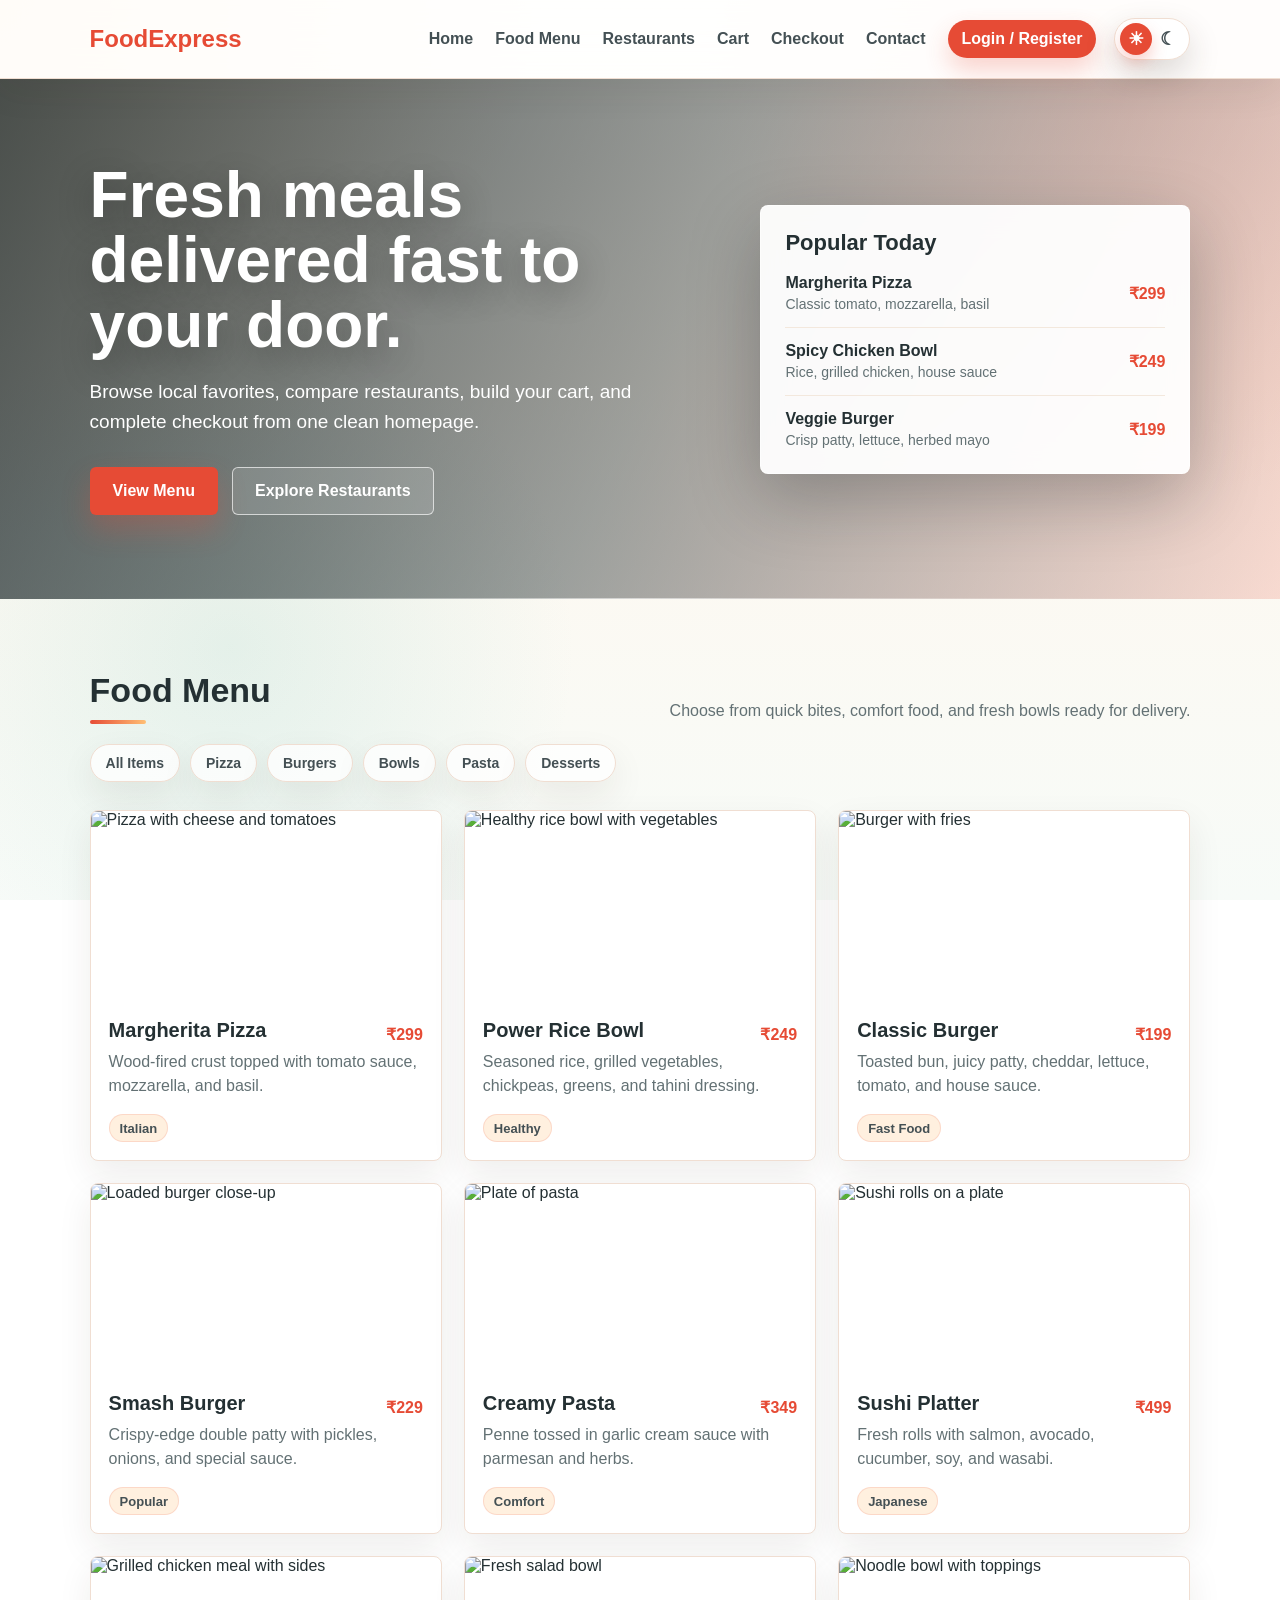
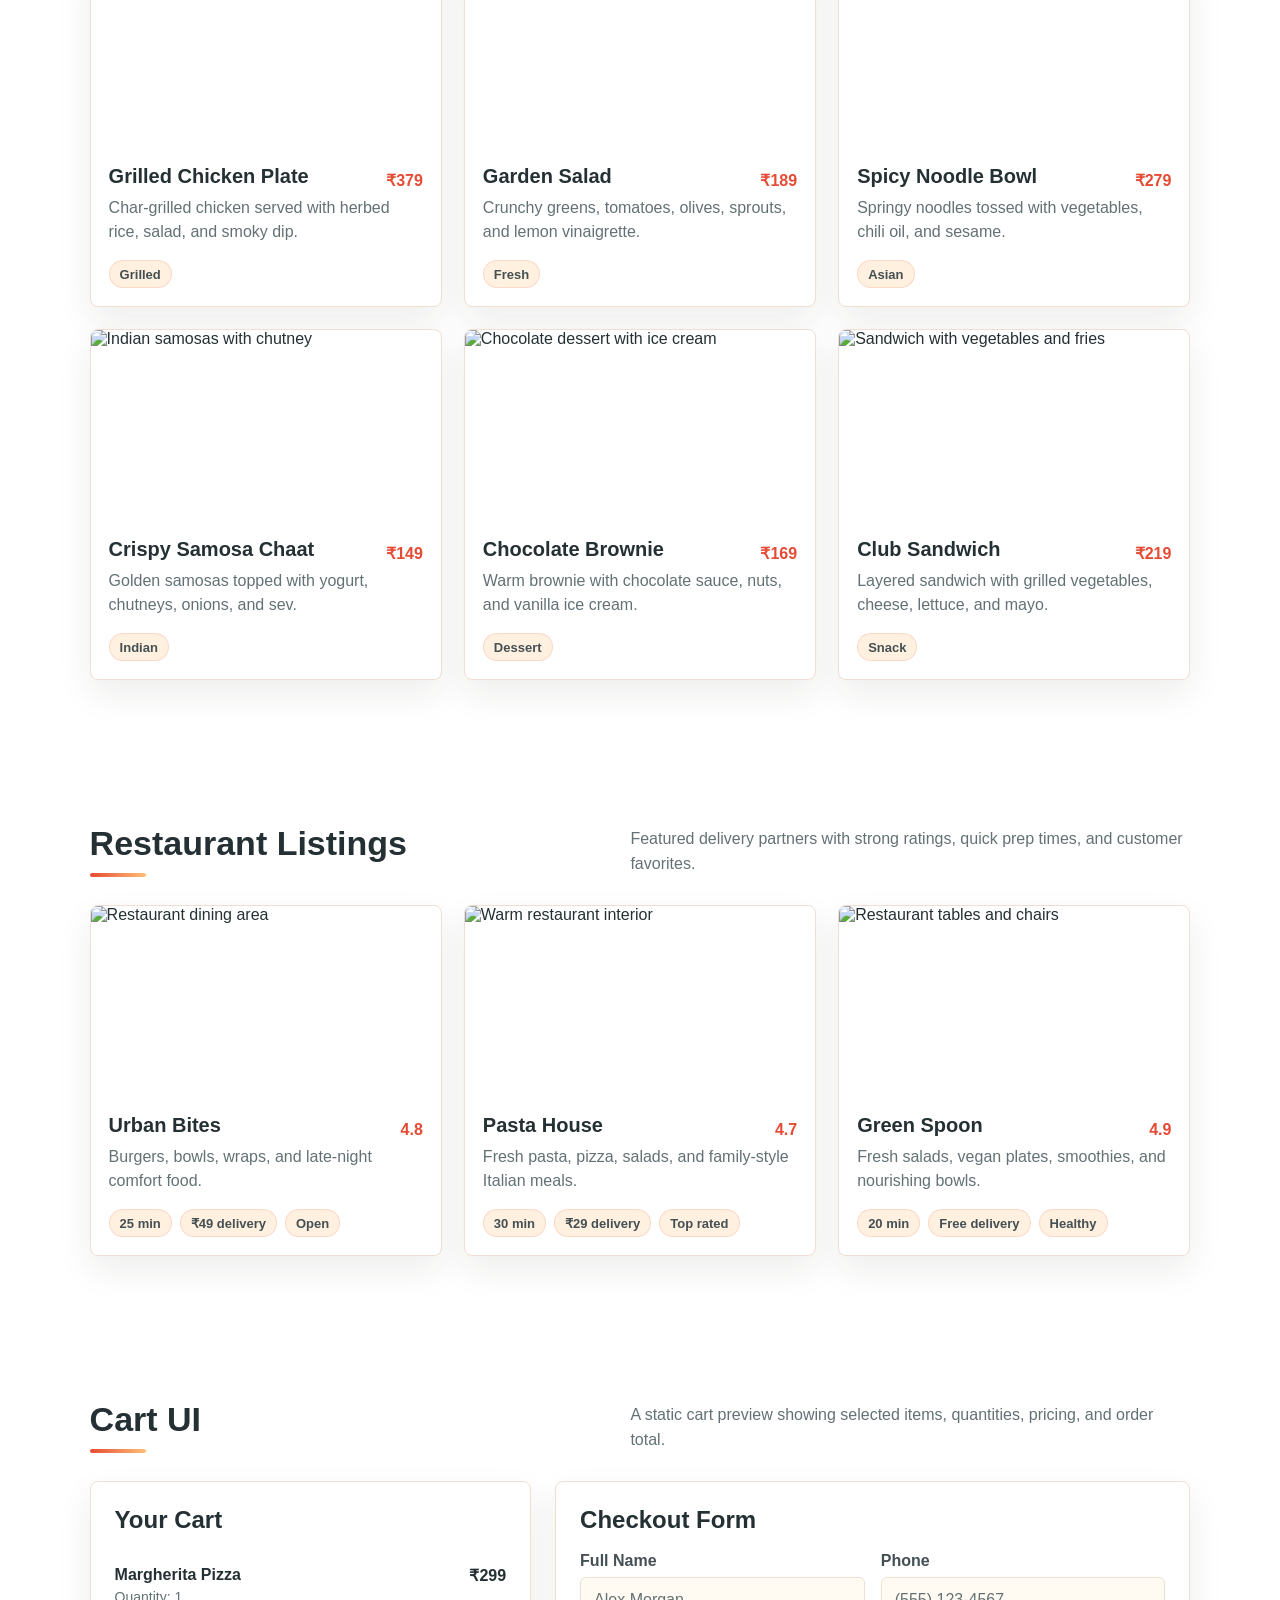
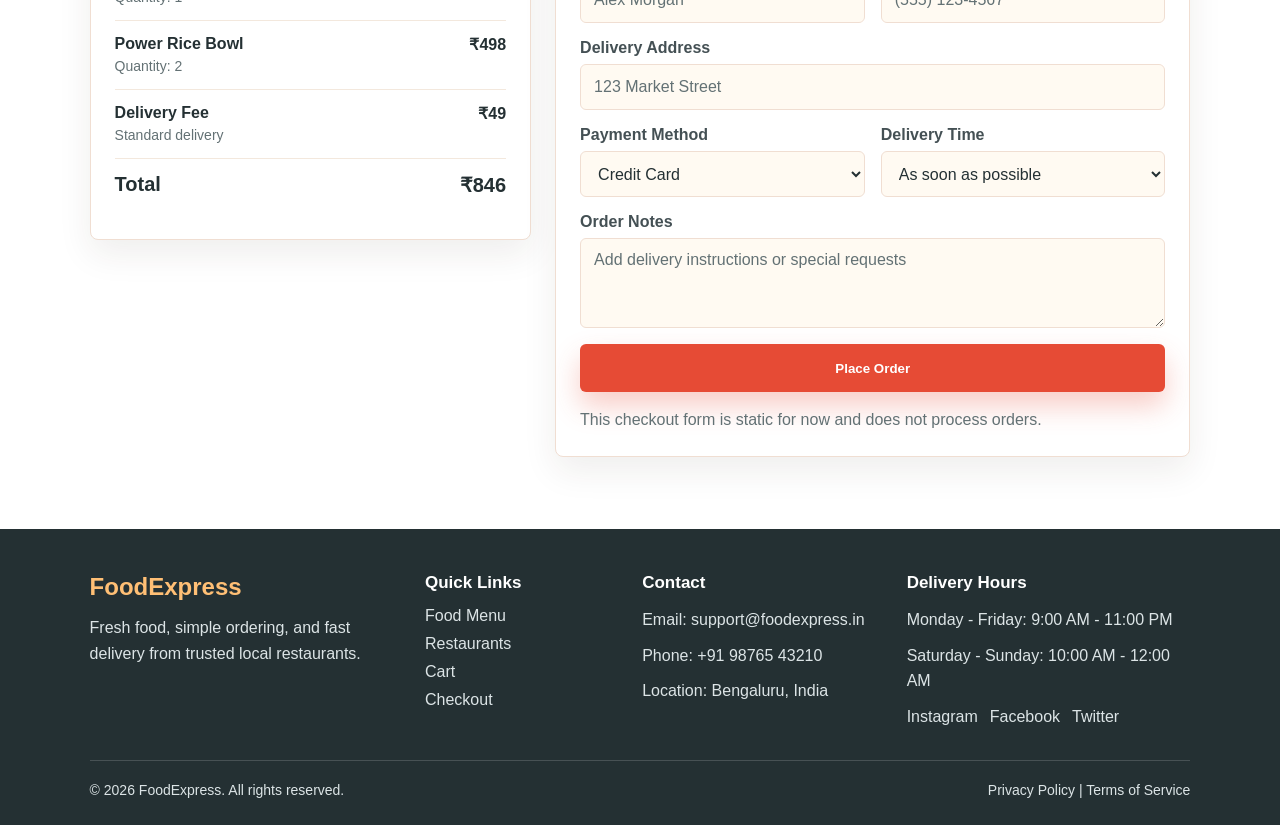
==== index.html @ 21545ffe "first commit" ====
<!DOCTYPE html>
<html lang="en">
<head>
  <meta charset="UTF-8">
  <meta name="viewport" content="width=device-width, initial-scale=1.0">
  <title>Food Delivery Homepage</title>
  <link rel="stylesheet" href="css/style.css">
</head>
<body>
  <header class="navbar">
    <a class="brand" href="#">FoodExpress</a>
    <input class="theme-toggle" type="checkbox" id="theme-toggle" aria-label="Toggle dark mode">
    <label class="theme-toggle-label" for="theme-toggle" title="Toggle dark mode">
      <span class="toggle-icon sun">☀</span>
      <span class="toggle-icon moon">☾</span>
    </label>
    <input class="nav-toggle" type="checkbox" id="nav-toggle" aria-label="Toggle navigation menu">
    <label class="nav-toggle-label" for="nav-toggle" aria-hidden="true">
      <span></span>
      <span></span>
      <span></span>
    </label>
    <nav class="nav-links" aria-label="Primary navigation">
      <a href="#">Home</a>
      <a href="#menu">Food Menu</a>
      <a href="#restaurants">Restaurants</a>
      <a href="#cart">Cart</a>
      <a href="#checkout">Checkout</a>
      <a href="#footer">Contact</a>
      <a class="nav-account" href="account.html">Login / Register</a>
    </nav>
  </header>

  <main>
    <section class="hero">
      <div>
        <h1>Fresh meals delivered fast to your door.</h1>
        <p>Browse local favorites, compare restaurants, build your cart, and complete checkout from one clean homepage.</p>
        <div class="hero-actions">
          <a class="button primary" href="#menu">View Menu</a>
          <a class="button secondary" href="#restaurants">Explore Restaurants</a>
        </div>
      </div>

      <aside class="hero-panel" aria-label="Popular orders">
        <h2>Popular Today</h2>
        <div class="quick-list">
          <div class="quick-item">
            <div>
              <strong>Margherita Pizza</strong>
              <span>Classic tomato, mozzarella, basil</span>
            </div>
            <div class="quick-price">₹299</div>
          </div>
          <div class="quick-item">
            <div>
              <strong>Spicy Chicken Bowl</strong>
              <span>Rice, grilled chicken, house sauce</span>
            </div>
            <div class="quick-price">₹249</div>
          </div>
          <div class="quick-item">
            <div>
              <strong>Veggie Burger</strong>
              <span>Crisp patty, lettuce, herbed mayo</span>
            </div>
            <div class="quick-price">₹199</div>
          </div>
        </div>
      </aside>
    </section>

    <section class="section" id="menu">
      <div class="section-header">
        <h2>Food Menu</h2>
        <p>Choose from quick bites, comfort food, and fresh bowls ready for delivery.</p>
      </div>

      <nav class="category-nav" aria-label="Food category navigation">
        <a href="#menu">All Items</a>
        <a href="#pizza">Pizza</a>
        <a href="#burgers">Burgers</a>
        <a href="#bowls">Bowls</a>
        <a href="#pasta">Pasta</a>
        <a href="#desserts">Desserts</a>
      </nav>

      <div class="grid">
        <article class="menu-card" id="pizza">
          <img src="https://images.unsplash.com/photo-1565299624946-b28f40a0ae38?auto=format&fit=crop&w=700&q=80" alt="Pizza with cheese and tomatoes">
          <div class="card-body">
            <div class="card-row">
              <h3>Margherita Pizza</h3>
              <span class="price">₹299</span>
            </div>
            <p>Wood-fired crust topped with tomato sauce, mozzarella, and basil.</p>
            <span class="tag">Italian</span>
          </div>
        </article>

        <article class="menu-card" id="bowls">
          <img src="https://images.unsplash.com/photo-1546069901-ba9599a7e63c?auto=format&fit=crop&w=700&q=80" alt="Healthy rice bowl with vegetables">
          <div class="card-body">
            <div class="card-row">
              <h3>Power Rice Bowl</h3>
              <span class="price">₹249</span>
            </div>
            <p>Seasoned rice, grilled vegetables, chickpeas, greens, and tahini dressing.</p>
            <span class="tag">Healthy</span>
          </div>
        </article>

        <article class="menu-card" id="burgers">
          <img src="https://images.unsplash.com/photo-1568901346375-23c9450c58cd?auto=format&fit=crop&w=700&q=80" alt="Burger with fries">
          <div class="card-body">
            <div class="card-row">
              <h3>Classic Burger</h3>
              <span class="price">₹199</span>
            </div>
            <p>Toasted bun, juicy patty, cheddar, lettuce, tomato, and house sauce.</p>
            <span class="tag">Fast Food</span>
          </div>
        </article>

        <article class="menu-card">
          <img src="https://images.unsplash.com/photo-1550547660-d9450f859349?auto=format&fit=crop&w=700&q=80" alt="Loaded burger close-up">
          <div class="card-body">
            <div class="card-row">
              <h3>Smash Burger</h3>
              <span class="price">₹229</span>
            </div>
            <p>Crispy-edge double patty with pickles, onions, and special sauce.</p>
            <span class="tag">Popular</span>
          </div>
        </article>

        <article class="menu-card" id="pasta">
          <img src="https://images.unsplash.com/photo-1617196034796-73dfa7b1fd56?auto=format&fit=crop&w=700&q=80" alt="Plate of pasta">
          <div class="card-body">
            <div class="card-row">
              <h3>Creamy Pasta</h3>
              <span class="price">₹349</span>
            </div>
            <p>Penne tossed in garlic cream sauce with parmesan and herbs.</p>
            <span class="tag">Comfort</span>
          </div>
        </article>

        <article class="menu-card">
          <img src="https://images.unsplash.com/photo-1553621042-f6e147245754?auto=format&fit=crop&w=700&q=80" alt="Sushi rolls on a plate">
          <div class="card-body">
            <div class="card-row">
              <h3>Sushi Platter</h3>
              <span class="price">₹499</span>
            </div>
            <p>Fresh rolls with salmon, avocado, cucumber, soy, and wasabi.</p>
            <span class="tag">Japanese</span>
          </div>
        </article>

        <article class="menu-card">
          <img src="https://images.unsplash.com/photo-1600891964599-f61ba0e24092?auto=format&fit=crop&w=700&q=80" alt="Grilled chicken meal with sides">
          <div class="card-body">
            <div class="card-row">
              <h3>Grilled Chicken Plate</h3>
              <span class="price">₹379</span>
            </div>
            <p>Char-grilled chicken served with herbed rice, salad, and smoky dip.</p>
            <span class="tag">Grilled</span>
          </div>
        </article>

        <article class="menu-card">
          <img src="https://images.unsplash.com/photo-1512621776951-a57141f2eefd?auto=format&fit=crop&w=700&q=80" alt="Fresh salad bowl">
          <div class="card-body">
            <div class="card-row">
              <h3>Garden Salad</h3>
              <span class="price">₹189</span>
            </div>
            <p>Crunchy greens, tomatoes, olives, sprouts, and lemon vinaigrette.</p>
            <span class="tag">Fresh</span>
          </div>
        </article>

        <article class="menu-card">
          <img src="https://images.unsplash.com/photo-1569718212165-3a8278d5f624?auto=format&fit=crop&w=700&q=80" alt="Noodle bowl with toppings">
          <div class="card-body">
            <div class="card-row">
              <h3>Spicy Noodle Bowl</h3>
              <span class="price">₹279</span>
            </div>
            <p>Springy noodles tossed with vegetables, chili oil, and sesame.</p>
            <span class="tag">Asian</span>
          </div>
        </article>

        <article class="menu-card">
          <img src="https://images.unsplash.com/photo-1601050690597-df0568f70950?auto=format&fit=crop&w=700&q=80" alt="Indian samosas with chutney">
          <div class="card-body">
            <div class="card-row">
              <h3>Crispy Samosa Chaat</h3>
              <span class="price">₹149</span>
            </div>
            <p>Golden samosas topped with yogurt, chutneys, onions, and sev.</p>
            <span class="tag">Indian</span>
          </div>
        </article>

        <article class="menu-card" id="desserts">
          <img src="https://images.unsplash.com/photo-1563805042-7684c019e1cb?auto=format&fit=crop&w=700&q=80" alt="Chocolate dessert with ice cream">
          <div class="card-body">
            <div class="card-row">
              <h3>Chocolate Brownie</h3>
              <span class="price">₹169</span>
            </div>
            <p>Warm brownie with chocolate sauce, nuts, and vanilla ice cream.</p>
            <span class="tag">Dessert</span>
          </div>
        </article>

        <article class="menu-card">
          <img src="https://images.unsplash.com/photo-1571091718767-18b5b1457add?auto=format&fit=crop&w=700&q=80" alt="Sandwich with vegetables and fries">
          <div class="card-body">
            <div class="card-row">
              <h3>Club Sandwich</h3>
              <span class="price">₹219</span>
            </div>
            <p>Layered sandwich with grilled vegetables, cheese, lettuce, and mayo.</p>
            <span class="tag">Snack</span>
          </div>
        </article>
      </div>
    </section>

    <section class="section alt" id="restaurants">
      <div class="section-header">
        <h2>Restaurant Listings</h2>
        <p>Featured delivery partners with strong ratings, quick prep times, and customer favorites.</p>
      </div>

      <div class="grid">
        <article class="restaurant-card">
          <img src="https://images.unsplash.com/photo-1555396273-367ea4eb4db5?auto=format&fit=crop&w=700&q=80" alt="Restaurant dining area">
          <div class="card-body">
            <div class="card-row">
              <h3>Urban Bites</h3>
              <span class="rating">4.8</span>
            </div>
            <p>Burgers, bowls, wraps, and late-night comfort food.</p>
            <div class="restaurant-meta">
              <span class="tag">25 min</span>
              <span class="tag">₹49 delivery</span>
              <span class="tag">Open</span>
            </div>
          </div>
        </article>

        <article class="restaurant-card">
          <img src="https://images.unsplash.com/photo-1514933651103-005eec06c04b?auto=format&fit=crop&w=700&q=80" alt="Warm restaurant interior">
          <div class="card-body">
            <div class="card-row">
              <h3>Pasta House</h3>
              <span class="rating">4.7</span>
            </div>
            <p>Fresh pasta, pizza, salads, and family-style Italian meals.</p>
            <div class="restaurant-meta">
              <span class="tag">30 min</span>
              <span class="tag">₹29 delivery</span>
              <span class="tag">Top rated</span>
            </div>
          </div>
        </article>

        <article class="restaurant-card">
          <img src="https://images.unsplash.com/photo-1552566626-52f8b828add9?auto=format&fit=crop&w=700&q=80" alt="Restaurant tables and chairs">
          <div class="card-body">
            <div class="card-row">
              <h3>Green Spoon</h3>
              <span class="rating">4.9</span>
            </div>
            <p>Fresh salads, vegan plates, smoothies, and nourishing bowls.</p>
            <div class="restaurant-meta">
              <span class="tag">20 min</span>
              <span class="tag">Free delivery</span>
              <span class="tag">Healthy</span>
            </div>
          </div>
        </article>
      </div>
    </section>

    <section class="section" id="cart">
      <div class="section-header">
        <h2>Cart UI</h2>
        <p>A static cart preview showing selected items, quantities, pricing, and order total.</p>
      </div>

      <div class="order-layout">
        <aside class="cart-box">
          <h3>Your Cart</h3>
          <div class="cart-item">
            <div>
              <strong>Margherita Pizza</strong>
              <span>Quantity: 1</span>
            </div>
            <strong>₹299</strong>
          </div>
          <div class="cart-item">
            <div>
              <strong>Power Rice Bowl</strong>
              <span>Quantity: 2</span>
            </div>
            <strong>₹498</strong>
          </div>
          <div class="cart-item">
            <div>
              <strong>Delivery Fee</strong>
              <span>Standard delivery</span>
            </div>
            <strong>₹49</strong>
          </div>
          <div class="cart-total">
            <strong>Total</strong>
            <strong>₹846</strong>
          </div>
        </aside>

        <section class="checkout-box" id="checkout">
          <h3>Checkout Form</h3>
          <form class="checkout-form">
            <div class="form-group">
              <label for="full-name">Full Name</label>
              <input type="text" id="full-name" name="full-name" placeholder="Alex Morgan">
            </div>

            <div class="form-group">
              <label for="phone">Phone</label>
              <input type="tel" id="phone" name="phone" placeholder="(555) 123-4567">
            </div>

            <div class="form-group full">
              <label for="address">Delivery Address</label>
              <input type="text" id="address" name="address" placeholder="123 Market Street">
            </div>

            <div class="form-group">
              <label for="payment">Payment Method</label>
              <select id="payment" name="payment">
                <option>Credit Card</option>
                <option>Debit Card</option>
                <option>Cash on Delivery</option>
              </select>
            </div>

            <div class="form-group">
              <label for="time">Delivery Time</label>
              <select id="time" name="time">
                <option>As soon as possible</option>
                <option>30 minutes</option>
                <option>60 minutes</option>
              </select>
            </div>

            <div class="form-group full">
              <label for="notes">Order Notes</label>
              <textarea id="notes" name="notes" placeholder="Add delivery instructions or special requests"></textarea>
            </div>

            <div class="form-group full">
              <button class="button primary" type="button">Place Order</button>
            </div>
          </form>
          <p class="checkout-note">This checkout form is static for now and does not process orders.</p>
        </section>
      </div>
    </section>
  </main>

  <footer class="footer" id="footer">
    <div class="footer-grid">
      <div>
        <h3>FoodExpress</h3>
        <p>Fresh food, simple ordering, and fast delivery from trusted local restaurants.</p>
      </div>

      <div>
        <h4>Quick Links</h4>
        <a href="#menu">Food Menu</a>
        <a href="#restaurants">Restaurants</a>
        <a href="#cart">Cart</a>
        <a href="#checkout">Checkout</a>
      </div>

      <div>
        <h4>Contact</h4>
        <p>Email: support@foodexpress.in</p>
        <p>Phone: +91 98765 43210</p>
        <p>Location: Bengaluru, India</p>
      </div>

      <div>
        <h4>Delivery Hours</h4>
        <p>Monday - Friday: 9:00 AM - 11:00 PM</p>
        <p>Saturday - Sunday: 10:00 AM - 12:00 AM</p>
        <div class="social-links">
          <a href="#">Instagram</a>
          <a href="#">Facebook</a>
          <a href="#">Twitter</a>
        </div>
      </div>
    </div>

    <div class="footer-bottom">
      <p>© 2026 FoodExpress. All rights reserved.</p>
      <p>Privacy Policy | Terms of Service</p>
    </div>
  </footer>
</body>
</html>
---- css/style.css ----
* {
  box-sizing: border-box;
}

:root {
  --bg: #fff8ef;
  --surface: #ffffff;
  --surface-soft: #fffaf2;
  --text: #243033;
  --muted: #637174;
  --muted-strong: #445054;
  --border: #f0ded2;
  --border-soft: #f3e8dd;
  --brand: #e64b35;
  --brand-warm: #ffbf75;
  --pill: #fff0df;
  --footer-bg: #243033;
  --footer-text: #dce4e6;
  --shadow: 0 14px 34px rgba(55, 44, 31, 0.08);
  --shadow-strong: 0 22px 55px rgba(55, 44, 31, 0.14);
  --hero-panel: rgba(255, 255, 255, 0.94);
  --page-glow-1: rgba(255, 184, 108, 0.28);
  --page-glow-2: rgba(255, 111, 97, 0.12);
  --page-glow-3: rgba(111, 192, 179, 0.16);
}

html {
  scroll-behavior: smooth;
}

body {
  margin: 0;
  font-family: Arial, Helvetica, sans-serif;
  color: var(--text);
  background:
    radial-gradient(circle at top left, var(--page-glow-1), transparent 34%),
    radial-gradient(circle at 88% 10%, var(--page-glow-2), transparent 30%),
    radial-gradient(circle at 18% 72%, var(--page-glow-3), transparent 28%),
    linear-gradient(180deg, #fffaf3 0%, var(--bg) 42%, #f7fbf8 100%);
  background-attachment: fixed;
  overflow-x: hidden;
}

body:has(.theme-toggle:checked) {
  color-scheme: dark;
  --bg: #101719;
  --surface: #172124;
  --surface-soft: #11191b;
  --text: #f2f5f4;
  --muted: #b5c0c2;
  --muted-strong: #d9e2e3;
  --border: #314044;
  --border-soft: #2a393d;
  --brand: #ff705c;
  --brand-warm: #ffd18f;
  --pill: #263438;
  --footer-bg: #0b1113;
  --footer-text: #c9d5d7;
  --shadow: 0 12px 34px rgba(0, 0, 0, 0.26);
  --shadow-strong: 0 24px 58px rgba(0, 0, 0, 0.36);
  --hero-panel: rgba(23, 33, 36, 0.94);
  --page-glow-1: rgba(255, 112, 92, 0.12);
  --page-glow-2: rgba(255, 209, 143, 0.08);
  --page-glow-3: rgba(111, 192, 179, 0.08);
}

a {
  color: inherit;
  text-decoration: none;
}

img {
  max-width: 100%;
}

.navbar {
  position: sticky;
  top: 0;
  z-index: 10;
  display: flex;
  align-items: center;
  justify-content: space-between;
  gap: 18px;
  padding: 18px 7%;
  background: rgba(255, 255, 255, 0.86);
  border-bottom: 1px solid var(--border);
  box-shadow: 0 12px 35px rgba(55, 44, 31, 0.08);
  backdrop-filter: blur(18px);
}

body:has(.theme-toggle:checked) .navbar {
  background: rgba(23, 33, 36, 0.88);
}

.brand {
  order: 1;
  font-size: 24px;
  font-weight: 800;
  color: var(--brand);
  letter-spacing: 0;
}

.nav-links {
  order: 2;
  display: flex;
  align-items: center;
  flex-wrap: wrap;
  margin-left: auto;
  gap: clamp(14px, 2vw, 22px);
  font-weight: 700;
  color: var(--muted-strong);
}

.nav-links a {
  white-space: nowrap;
  transition: color 0.2s ease, background 0.2s ease, transform 0.2s ease;
}

.nav-links a:hover {
  color: var(--brand);
  transform: translateY(-1px);
}

.nav-links .nav-account {
  display: inline-flex;
  align-items: center;
  justify-content: center;
  min-height: 38px;
  padding: 0 14px;
  border-radius: 999px;
  background: var(--brand);
  color: #ffffff;
  box-shadow: 0 12px 24px rgba(230, 75, 53, 0.24);
}

.nav-links .nav-account:hover {
  color: #ffffff;
  filter: brightness(0.96);
}

.theme-toggle {
  position: absolute;
  width: 1px;
  height: 1px;
  overflow: hidden;
  clip: rect(0 0 0 0);
}

.theme-toggle-label {
  position: relative;
  z-index: 1;
  order: 3;
  flex: 0 0 auto;
  display: flex;
  align-items: center;
  justify-content: space-between;
  width: 76px;
  height: 42px;
  padding: 5px;
  border: 1px solid var(--border);
  border-radius: 999px;
  background: var(--surface);
  box-shadow: 0 14px 32px rgba(55, 44, 31, 0.18);
  cursor: pointer;
  touch-action: manipulation;
  user-select: none;
  -webkit-tap-highlight-color: transparent;
}

.theme-toggle-label::before {
  content: "";
  position: absolute;
  left: 5px;
  width: 32px;
  height: 32px;
  border-radius: 50%;
  background: var(--brand);
  box-shadow: 0 8px 16px rgba(230, 75, 53, 0.26);
  transition: transform 0.25s ease, background 0.25s ease;
}

.theme-toggle:checked + .theme-toggle-label::before {
  transform: translateX(34px);
}

.toggle-icon {
  position: relative;
  z-index: 1;
  width: 32px;
  text-align: center;
  font-size: 18px;
  line-height: 32px;
}

.sun {
  color: #ffffff;
}

.moon {
  color: var(--muted-strong);
}

.theme-toggle:checked + .theme-toggle-label .sun {
  color: var(--muted-strong);
}

.theme-toggle:checked + .theme-toggle-label .moon {
  color: #101719;
}

.theme-toggle:focus-visible + .theme-toggle-label {
  outline: 3px solid var(--brand-warm);
  outline-offset: 4px;
}

.nav-toggle {
  position: absolute;
  width: 1px;
  height: 1px;
  overflow: hidden;
  clip: rect(0 0 0 0);
}

.nav-toggle-label {
  order: 4;
  display: none;
  width: 44px;
  height: 44px;
  align-items: center;
  justify-content: center;
  flex-direction: column;
  gap: 5px;
  border: 1px solid var(--border);
  border-radius: 6px;
  background: var(--surface);
  cursor: pointer;
  box-shadow: var(--shadow);
}

.nav-toggle-label span {
  display: block;
  width: 21px;
  height: 2px;
  border-radius: 999px;
  background: var(--text);
}

.hero {
  position: relative;
  min-height: 520px;
  display: grid;
  grid-template-columns: minmax(0, 1.08fr) minmax(320px, 0.92fr);
  align-items: center;
  gap: 48px;
  padding: 72px 7%;
  background:
    linear-gradient(115deg, rgba(23, 35, 37, 0.78), rgba(23, 35, 37, 0.42) 52%, rgba(230, 75, 53, 0.18)),
    url("https://images.unsplash.com/photo-1504674900247-0877df9cc836?auto=format&fit=crop&w=1400&q=80");
  background-position: center;
  background-size: cover;
  color: #ffffff;
}

.hero::after {
  content: "";
  position: absolute;
  inset: auto 7% 0;
  height: 1px;
  background: linear-gradient(90deg, transparent, rgba(255, 255, 255, 0.55), transparent);
}

.hero h1 {
  max-width: 680px;
  margin: 0 0 18px;
  font-size: clamp(34px, 5vw, 68px);
  line-height: 1.02;
  text-shadow: 0 10px 35px rgba(0, 0, 0, 0.3);
}

.hero p {
  max-width: 560px;
  margin: 0 0 30px;
  font-size: 19px;
  line-height: 1.6;
}

.hero-actions {
  display: flex;
  flex-wrap: wrap;
  gap: 14px;
}

.button {
  display: inline-flex;
  align-items: center;
  justify-content: center;
  min-height: 48px;
  padding: 0 22px;
  border-radius: 6px;
  border: 1px solid transparent;
  font-weight: 800;
  text-align: center;
  transition: transform 0.2s ease, box-shadow 0.2s ease, background 0.2s ease;
}

.button:hover {
  transform: translateY(-2px);
}

.button.primary {
  background: var(--brand);
  color: #ffffff;
  box-shadow: 0 14px 28px rgba(230, 75, 53, 0.28);
}

.button.secondary {
  background: rgba(255, 255, 255, 0.12);
  border-color: rgba(255, 255, 255, 0.65);
  color: #ffffff;
}

.hero-panel {
  width: 100%;
  max-width: 430px;
  justify-self: end;
  padding: 24px;
  border-radius: 8px;
  background: var(--hero-panel);
  color: var(--text);
  border: 1px solid rgba(255, 255, 255, 0.55);
  box-shadow: 0 24px 70px rgba(14, 22, 24, 0.28);
  backdrop-filter: blur(14px);
}

.hero-panel h2 {
  margin: 0 0 18px;
  font-size: 22px;
}

.quick-list {
  display: grid;
  gap: 14px;
}

.quick-item {
  display: flex;
  align-items: center;
  justify-content: space-between;
  gap: 12px;
  padding-bottom: 14px;
  border-bottom: 1px solid var(--border-soft);
}

.quick-item strong,
.card-body h3,
.cart-item strong,
.cart-total strong {
  letter-spacing: 0;
}

.quick-item > div:first-child,
.cart-item > div {
  min-width: 0;
}

.quick-item:last-child {
  padding-bottom: 0;
  border-bottom: 0;
}

.quick-item strong {
  display: block;
  margin-bottom: 3px;
}

.quick-item span {
  color: var(--muted);
  font-size: 14px;
}

.quick-price {
  font-weight: 800;
  color: var(--brand);
}

.section {
  padding: 72px 7%;
}

.section.alt {
  background: rgba(255, 255, 255, 0.72);
}

.section-header {
  display: flex;
  align-items: end;
  justify-content: space-between;
  gap: 24px;
  margin-bottom: 28px;
}

.section-header > * {
  min-width: 0;
}

.section-header h2 {
  margin: 0;
  font-size: clamp(28px, 4vw, 34px);
  position: relative;
}

.section-header h2::after {
  content: "";
  display: block;
  width: 56px;
  height: 4px;
  margin-top: 10px;
  border-radius: 999px;
  background: linear-gradient(90deg, var(--brand), var(--brand-warm));
}

.section-header p {
  max-width: 560px;
  margin: 0;
  color: var(--muted);
  line-height: 1.6;
}

.category-nav {
  display: flex;
  align-items: center;
  flex-wrap: wrap;
  gap: 10px;
  margin: -8px 0 28px;
}

.category-nav a {
  display: inline-flex;
  align-items: center;
  justify-content: center;
  min-height: 38px;
  padding: 0 15px;
  border: 1px solid var(--border);
  border-radius: 999px;
  background: rgba(255, 255, 255, 0.78);
  color: var(--muted-strong);
  font-size: 14px;
  font-weight: 800;
  box-shadow: var(--shadow);
  transition: transform 0.2s ease, border-color 0.2s ease, color 0.2s ease, box-shadow 0.2s ease;
}

.category-nav a:hover {
  border-color: var(--brand);
  color: var(--brand);
  transform: translateY(-2px);
  box-shadow: var(--shadow-strong);
}

.grid {
  display: grid;
  grid-template-columns: repeat(3, minmax(0, 1fr));
  gap: 22px;
}

.menu-card,
.restaurant-card,
.cart-box,
.checkout-box,
.account-card {
  border: 1px solid var(--border);
  border-radius: 8px;
  background: var(--surface);
  overflow: hidden;
  box-shadow: var(--shadow);
  transition: transform 0.22s ease, box-shadow 0.22s ease, border-color 0.22s ease;
}

.menu-card:hover,
.restaurant-card:hover,
.cart-box:hover,
.checkout-box:hover,
.account-card:hover {
  transform: translateY(-5px);
  border-color: color-mix(in srgb, var(--brand) 45%, var(--border));
  box-shadow: var(--shadow-strong);
}

.menu-card img,
.restaurant-card img {
  width: 100%;
  height: 190px;
  display: block;
  object-fit: cover;
  transition: transform 0.35s ease;
}

.menu-card:hover img,
.restaurant-card:hover img {
  transform: scale(1.04);
}

.card-body {
  padding: 18px;
}

.card-row {
  display: flex;
  align-items: center;
  justify-content: space-between;
  gap: 12px;
}

.card-row h3 {
  min-width: 0;
}

.card-body h3 {
  margin: 0 0 8px;
  font-size: 20px;
}

.card-body p {
  margin: 0 0 16px;
  color: var(--muted);
  line-height: 1.5;
}

.price,
.rating {
  font-weight: 800;
  color: var(--brand);
  white-space: nowrap;
}

.tag {
  display: inline-flex;
  align-items: center;
  min-height: 28px;
  padding: 0 10px;
  border-radius: 999px;
  background: var(--pill);
  color: var(--muted-strong);
  font-size: 13px;
  font-weight: 800;
  border: 1px solid color-mix(in srgb, var(--brand) 14%, transparent);
}

.restaurant-meta {
  display: flex;
  flex-wrap: wrap;
  gap: 8px;
  margin-top: 14px;
}

.order-layout {
  display: grid;
  grid-template-columns: minmax(280px, 0.82fr) minmax(0, 1.18fr);
  gap: 24px;
  align-items: start;
}

.cart-box,
.checkout-box {
  padding: 24px;
}

.cart-box h3,
.checkout-box h3 {
  margin: 0 0 18px;
  font-size: 24px;
}

.cart-item,
.cart-total {
  display: flex;
  justify-content: space-between;
  gap: 16px;
  padding: 14px 0;
  border-bottom: 1px solid var(--border-soft);
}

.cart-item strong,
.cart-total strong {
  display: block;
  margin-bottom: 4px;
}

.cart-item span {
  color: var(--muted);
  font-size: 14px;
}

.cart-total {
  border-bottom: 0;
  font-size: 20px;
}

.checkout-form {
  display: grid;
  grid-template-columns: repeat(2, minmax(0, 1fr));
  gap: 16px;
}

.form-group {
  display: grid;
  gap: 7px;
}

.form-group.full {
  grid-column: 1 / -1;
}

label {
  font-weight: 800;
  color: var(--muted-strong);
}

input,
select,
textarea {
  width: 100%;
  min-height: 46px;
  padding: 12px 13px;
  border: 1px solid var(--border);
  border-radius: 6px;
  background: var(--surface-soft);
  color: var(--text);
  font: inherit;
  transition: border-color 0.2s ease, box-shadow 0.2s ease, background 0.2s ease;
}

input:focus,
select:focus,
textarea:focus {
  outline: none;
  border-color: var(--brand);
  box-shadow: 0 0 0 4px color-mix(in srgb, var(--brand) 16%, transparent);
}

input::placeholder,
textarea::placeholder {
  color: var(--muted);
}

textarea {
  min-height: 90px;
  resize: vertical;
}

.checkout-note {
  margin: 16px 0 0;
  color: var(--muted);
  line-height: 1.5;
}

.account-hero {
  padding: 72px 7%;
  background:
    linear-gradient(rgba(23, 35, 37, 0.66), rgba(23, 35, 37, 0.48)),
    url("https://images.unsplash.com/photo-1551218808-94e220e084d2?auto=format&fit=crop&w=1400&q=80");
  background-position: center;
  background-size: cover;
  color: #ffffff;
}

.account-hero > div {
  max-width: 680px;
}

.eyebrow {
  display: inline-flex;
  margin-bottom: 14px;
  font-weight: 800;
  color: var(--brand-warm);
}

.account-hero h1 {
  margin: 0 0 16px;
  font-size: clamp(34px, 5vw, 58px);
  line-height: 1.05;
}

.account-hero p {
  max-width: 560px;
  margin: 0;
  font-size: 18px;
  line-height: 1.6;
}

.account-section {
  background: rgba(255, 255, 255, 0.35);
}

.account-layout {
  display: grid;
  grid-template-columns: repeat(2, minmax(0, 1fr));
  gap: 24px;
  align-items: start;
}

.account-card {
  padding: 28px;
}

.account-card h2 {
  margin: 0 0 8px;
  font-size: 28px;
}

.account-card p {
  margin: 0 0 22px;
  color: var(--muted);
  line-height: 1.6;
}

.account-form {
  display: grid;
  gap: 16px;
}

.form-row {
  display: flex;
  align-items: center;
  justify-content: space-between;
  gap: 14px;
  color: var(--muted-strong);
  font-size: 14px;
}

.form-row a {
  color: var(--brand);
  font-weight: 800;
}

.check-option {
  display: flex;
  align-items: flex-start;
  gap: 9px;
  color: var(--muted-strong);
  font-size: 14px;
  line-height: 1.4;
}

.check-option input {
  width: 16px;
  min-width: 16px;
  height: 16px;
  min-height: 16px;
  margin-top: 1px;
  padding: 0;
}

.footer {
  padding: 44px 7% 24px;
  background: var(--footer-bg);
  color: #ffffff;
}

.footer-grid {
  display: grid;
  grid-template-columns: 1.3fr 0.8fr 1fr 1.2fr;
  gap: 28px;
}

.footer h3,
.footer h4 {
  margin: 0 0 14px;
}

.footer h3 {
  color: var(--brand-warm);
  font-size: 24px;
}

.footer h4 {
  font-size: 17px;
}

.footer p {
  margin: 0 0 10px;
  color: var(--footer-text);
  line-height: 1.6;
}

.footer a {
  display: block;
  width: fit-content;
  margin-bottom: 10px;
  color: var(--footer-text);
}

.footer a:hover {
  color: var(--brand-warm);
}

.social-links {
  display: flex;
  flex-wrap: wrap;
  gap: 12px;
  margin-top: 14px;
}

.social-links a {
  margin-bottom: 0;
}

.footer-bottom {
  display: flex;
  align-items: center;
  justify-content: space-between;
  gap: 18px;
  margin-top: 34px;
  padding-top: 18px;
  border-top: 1px solid rgba(255, 255, 255, 0.16);
}

.footer-bottom p {
  margin: 0;
  font-size: 14px;
}

@media (min-width: 1280px) {
  .navbar,
  .hero,
  .account-hero,
  .section,
  .footer {
    padding-left: max(7%, calc((100vw - 1180px) / 2));
    padding-right: max(7%, calc((100vw - 1180px) / 2));
  }
}

@media (max-width: 1100px) {
  .navbar {
    padding: 16px 5%;
  }

  .hero {
    grid-template-columns: minmax(0, 1fr) minmax(280px, 0.88fr);
    gap: 32px;
    padding: 60px 5%;
  }

  .section {
    padding: 60px 5%;
  }

  .account-hero {
    padding: 60px 5%;
  }

  .footer {
    padding: 40px 5% 22px;
  }

  .footer-grid {
    grid-template-columns: repeat(2, minmax(0, 1fr));
  }
}

@media (max-width: 900px) {
  .theme-toggle-label {
    justify-self: end;
    width: 74px;
    height: 44px;
    box-shadow: 0 14px 34px rgba(0, 0, 0, 0.24);
  }

  .theme-toggle-label::before {
    width: 34px;
    height: 34px;
  }

  .theme-toggle:checked + .theme-toggle-label::before {
    transform: translateX(30px);
  }

  .toggle-icon {
    width: 34px;
    font-size: 18px;
    line-height: 34px;
  }

  .section-header {
    align-items: flex-start;
    flex-direction: column;
  }

  .navbar {
    display: grid;
    grid-template-columns: 1fr auto auto;
    align-items: center;
    gap: 14px;
  }

  .nav-toggle-label {
    display: flex;
  }

  .nav-links {
    order: 5;
    display: none;
    grid-column: 1 / -1;
    width: 100%;
    margin-left: 0;
    padding-top: 14px;
    border-top: 1px solid var(--border);
  }

  .nav-toggle:checked ~ .nav-links {
    display: grid;
    grid-template-columns: repeat(3, minmax(0, 1fr));
  }

  .hero,
  .account-layout,
  .order-layout,
  .footer-grid {
    grid-template-columns: 1fr;
  }

  .grid {
    grid-template-columns: repeat(2, minmax(0, 1fr));
  }

  .footer-bottom {
    align-items: flex-start;
    flex-direction: column;
  }

  .hero {
    min-height: auto;
    padding-top: 54px;
    background-position: center top;
  }

  .menu-card:hover,
  .restaurant-card:hover,
  .cart-box:hover,
  .checkout-box:hover,
  .account-card:hover {
    transform: none;
  }

  .hero-panel {
    max-width: none;
    justify-self: stretch;
  }

  .menu-card img,
  .restaurant-card img {
    height: 220px;
  }
}

@media (max-width: 700px) {
  .theme-toggle-label {
    width: 70px;
    height: 42px;
  }

  .theme-toggle-label::before {
    width: 32px;
    height: 32px;
  }

  .theme-toggle:checked + .theme-toggle-label::before {
    transform: translateX(28px);
  }

  .toggle-icon {
    width: 32px;
    font-size: 17px;
    line-height: 32px;
  }

  .nav-links {
    width: 100%;
    gap: 10px;
    font-size: 15px;
  }

  .nav-toggle:checked ~ .nav-links {
    grid-template-columns: repeat(2, minmax(0, 1fr));
  }

  .category-nav {
    display: grid;
    grid-template-columns: repeat(2, minmax(0, 1fr));
  }

  .section {
    padding: 52px 5%;
  }

  .hero {
    padding: 52px 5%;
  }

  .hero p {
    font-size: 17px;
  }

  .hero-actions {
    flex-direction: column;
  }

  .button {
    width: 100%;
  }

  .checkout-form {
    grid-template-columns: 1fr;
  }

  .card-row,
  .cart-item,
  .cart-total {
    align-items: flex-start;
  }
}

@media (max-width: 480px) {
  .theme-toggle-label {
    width: 64px;
    height: 40px;
    padding: 5px;
  }

  .theme-toggle-label::before {
    width: 30px;
    height: 30px;
  }

  .theme-toggle:checked + .theme-toggle-label::before {
    transform: translateX(24px);
  }

  .toggle-icon {
    width: 30px;
    font-size: 16px;
    line-height: 30px;
  }

  .navbar {
    position: static;
    padding: 16px;
  }

  .brand {
    font-size: 22px;
  }

  .nav-links {
    width: 100%;
    gap: 10px;
  }

  .nav-links a {
    padding: 9px 10px;
    border-radius: 6px;
    background: var(--bg);
    text-align: center;
  }

  .nav-links .nav-account {
    border-radius: 6px;
    background: var(--brand);
    box-shadow: none;
  }

  .category-nav {
    gap: 8px;
  }

  .category-nav a {
    min-height: 42px;
    padding: 0 10px;
    font-size: 13px;
  }

  .hero {
    padding: 42px 16px;
  }

  .hero::after {
    inset-inline: 16px;
  }

  .account-hero {
    padding: 46px 16px;
  }

  .hero h1 {
    font-size: 34px;
  }

  .hero-panel,
  .account-card,
  .cart-box,
  .checkout-box,
  .card-body {
    padding: 18px;
  }

  .quick-item,
  .card-row,
  .cart-item,
  .cart-total {
    flex-direction: column;
    gap: 8px;
  }

  .section {
    padding: 44px 16px;
  }

  .grid {
    grid-template-columns: 1fr;
    gap: 18px;
  }

  .menu-card img,
  .restaurant-card img {
    height: 180px;
  }

  .footer {
    padding: 36px 16px 20px;
  }

  .social-links {
    gap: 10px 16px;
  }
}
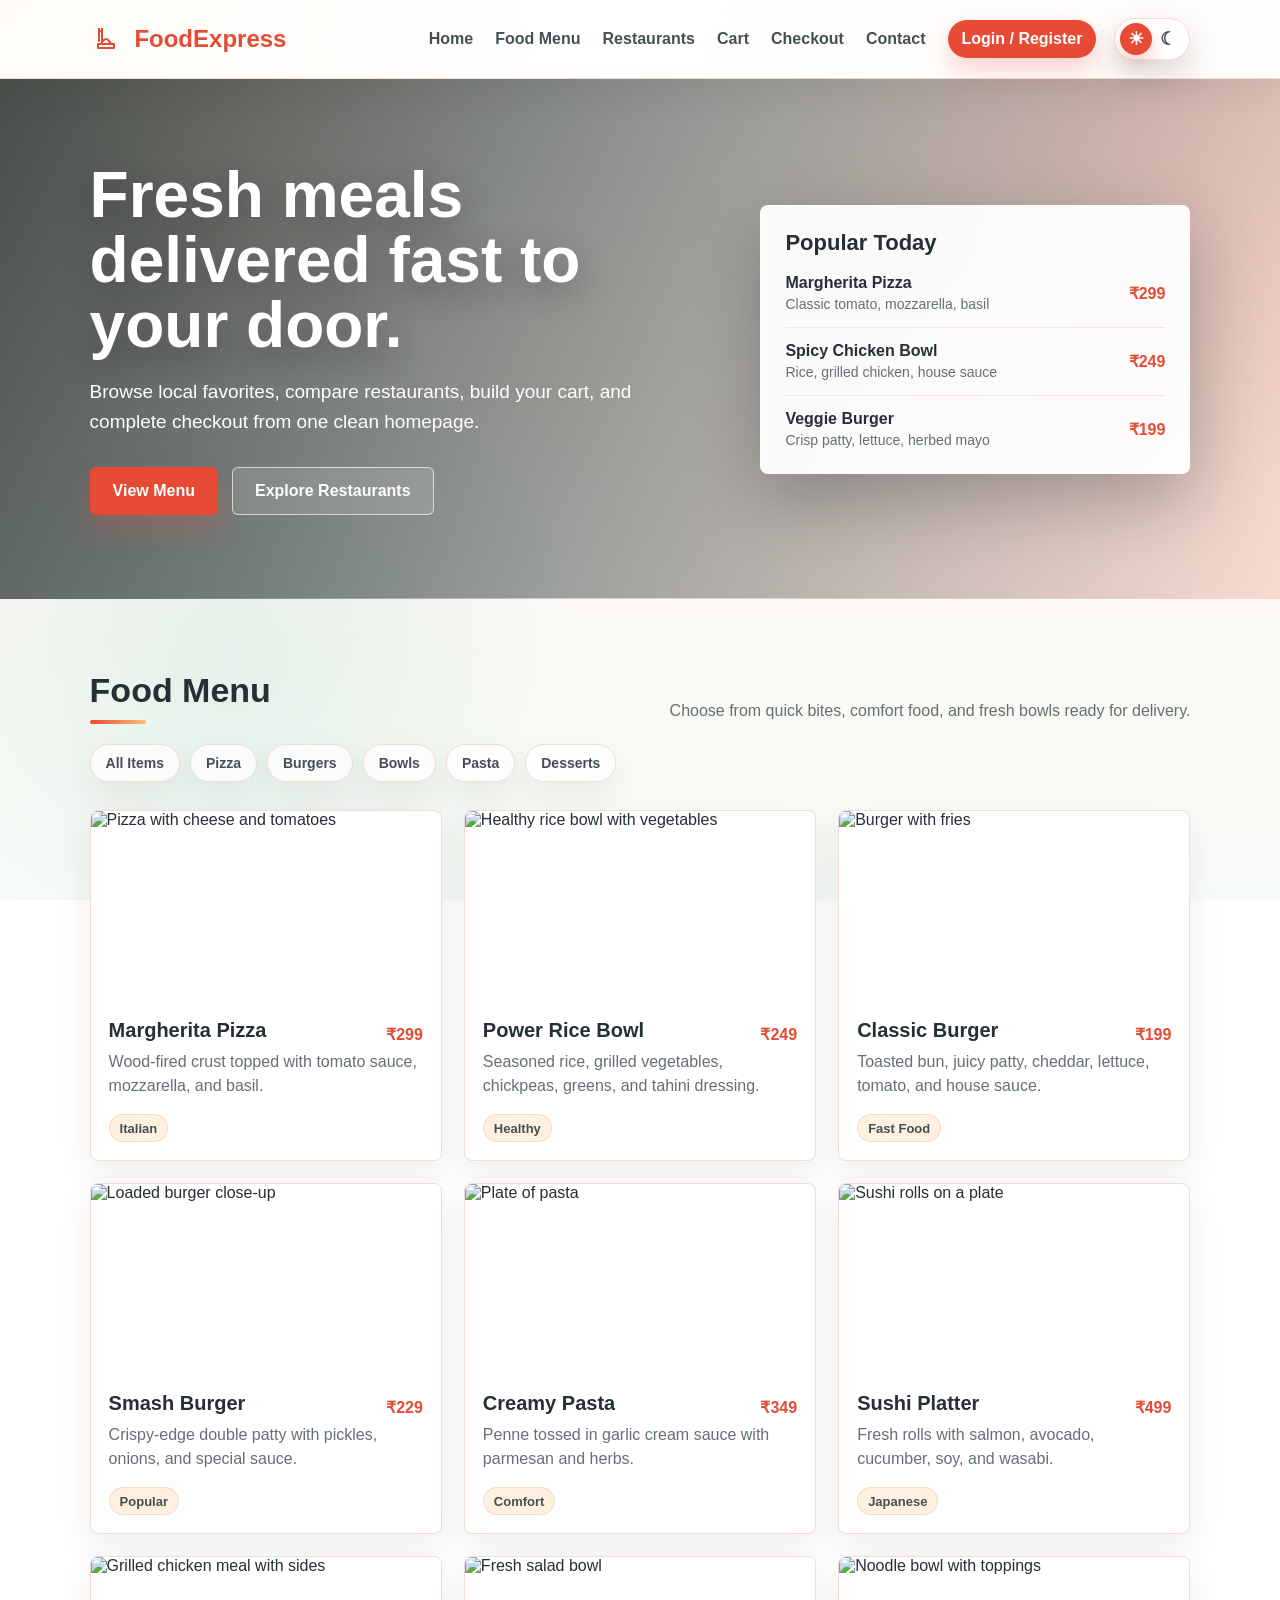
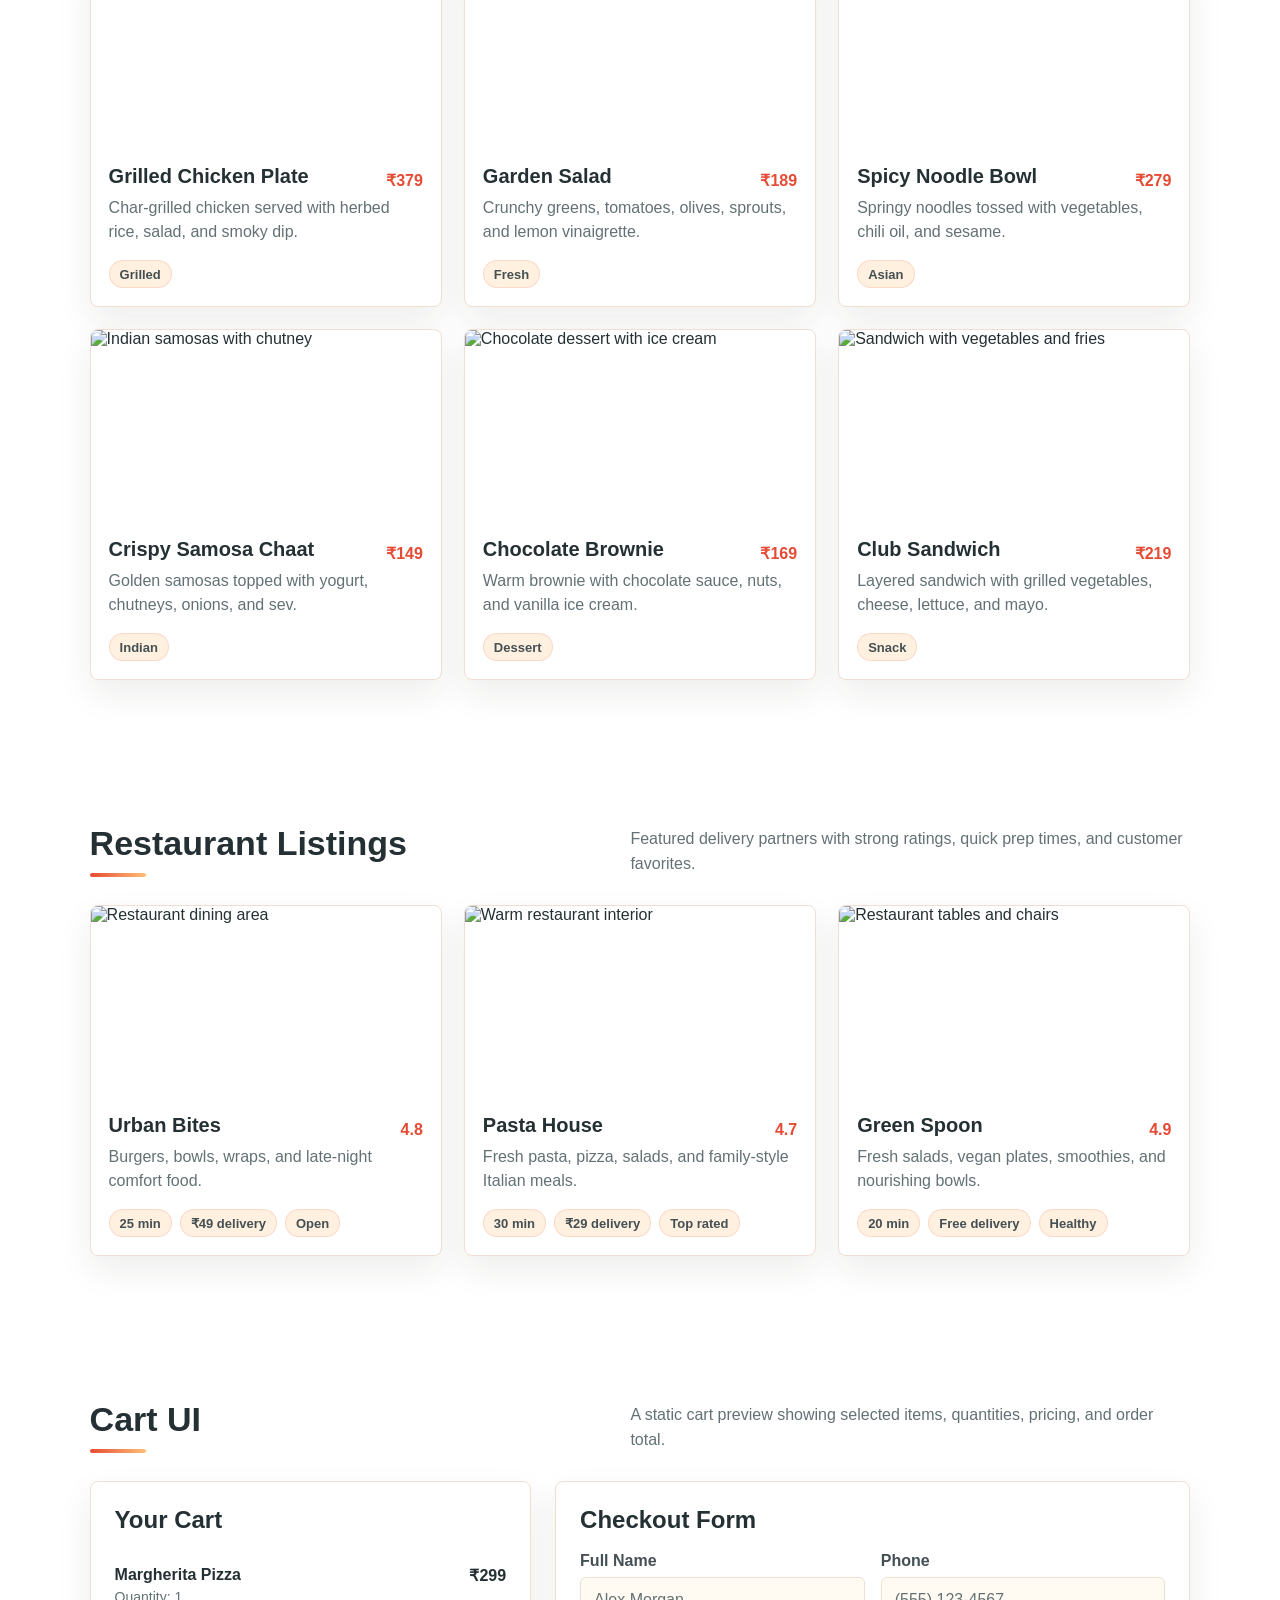
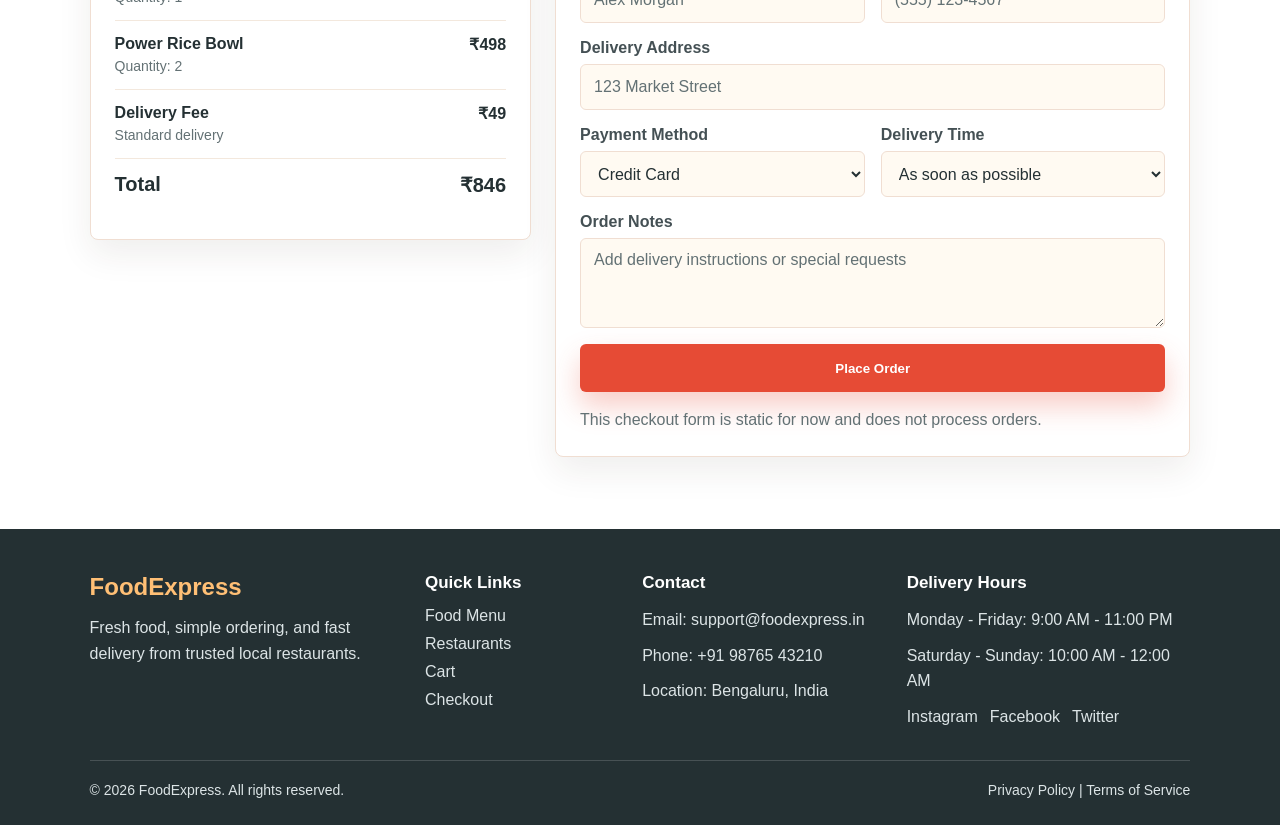
==== commit f81fd688: "Add logo and update hero background image" ====
--- a/index.html
+++ b/index.html
@@ -8,7 +8,18 @@
 </head>
 <body>
   <header class="navbar">
-    <a class="brand" href="#">FoodExpress</a>
+    <a class="brand" href="#">
+      <span class="brand-logo" aria-hidden="true">
+        <svg viewBox="0 0 64 64" width="32" height="32" fill="none" stroke="currentColor" stroke-width="4" stroke-linecap="round" stroke-linejoin="round">
+          <path d="M18 12v24" />
+          <path d="M24 12v24" />
+          <path d="M18 12c0 6 6 6 6 0" />
+          <path d="M16 42h32v8H16z" />
+          <path d="M22 42c2-6 8-10 10-10s8 4 10 10" />
+        </svg>
+      </span>
+      <span>FoodExpress</span>
+    </a>
     <input class="theme-toggle" type="checkbox" id="theme-toggle" aria-label="Toggle dark mode">
     <label class="theme-toggle-label" for="theme-toggle" title="Toggle dark mode">
       <span class="toggle-icon sun">☀</span>
--- a/css/style.css
+++ b/css/style.css
@@ -94,10 +94,25 @@
 
 .brand {
   order: 1;
+  display: inline-flex;
+  align-items: center;
+  gap: 0.8rem;
   font-size: 24px;
   font-weight: 800;
   color: var(--brand);
   letter-spacing: 0;
+  text-decoration: none;
+}
+
+.brand-logo {
+  display: inline-flex;
+  align-items: center;
+  justify-content: center;
+  color: var(--brand);
+}
+
+.brand-logo svg {
+  display: block;
 }
 
 .nav-links {
@@ -255,7 +270,7 @@
   padding: 72px 7%;
   background:
     linear-gradient(115deg, rgba(23, 35, 37, 0.78), rgba(23, 35, 37, 0.42) 52%, rgba(230, 75, 53, 0.18)),
-    url("https://images.unsplash.com/photo-1504674900247-0877df9cc836?auto=format&fit=crop&w=1400&q=80");
+    url("https://images.unsplash.com/photo-1517248135467-4c7edcad34c4?auto=format&fit=crop&w=1400&q=80");
   background-position: center;
   background-size: cover;
   color: #ffffff;
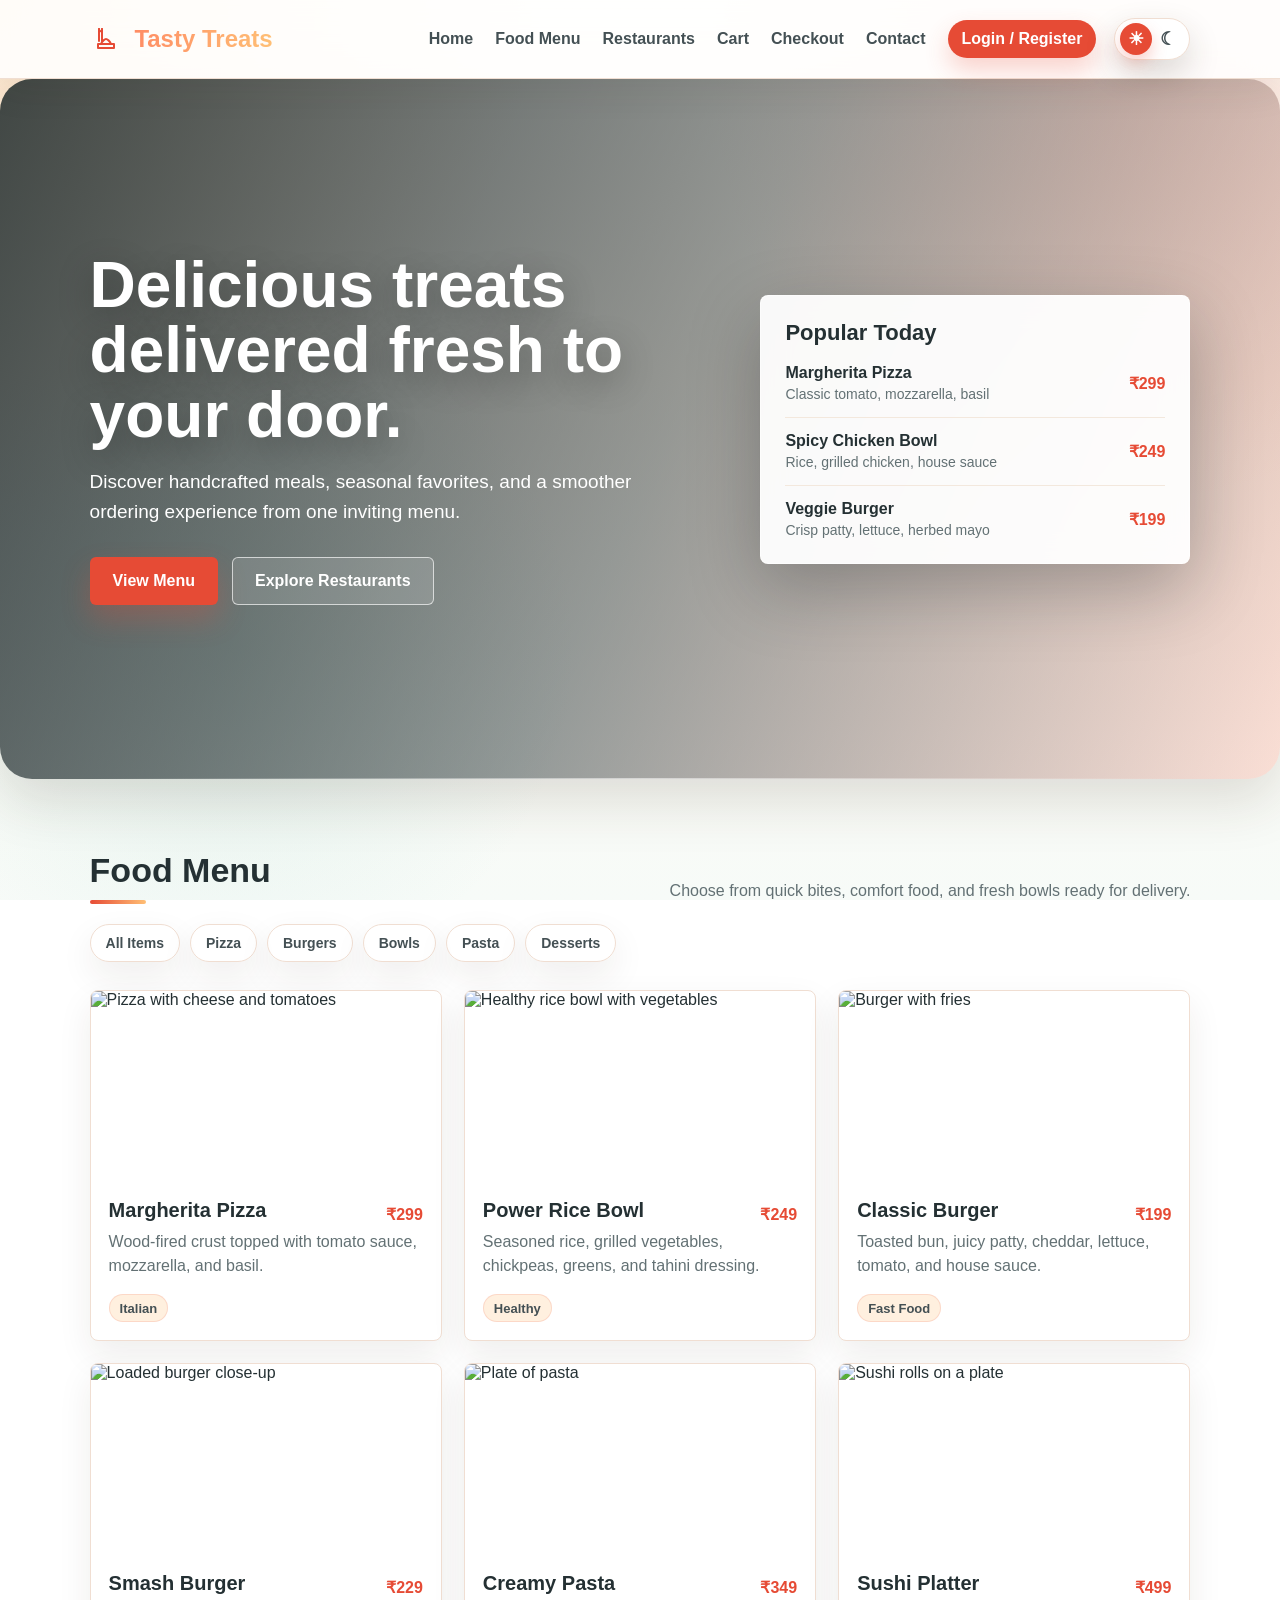
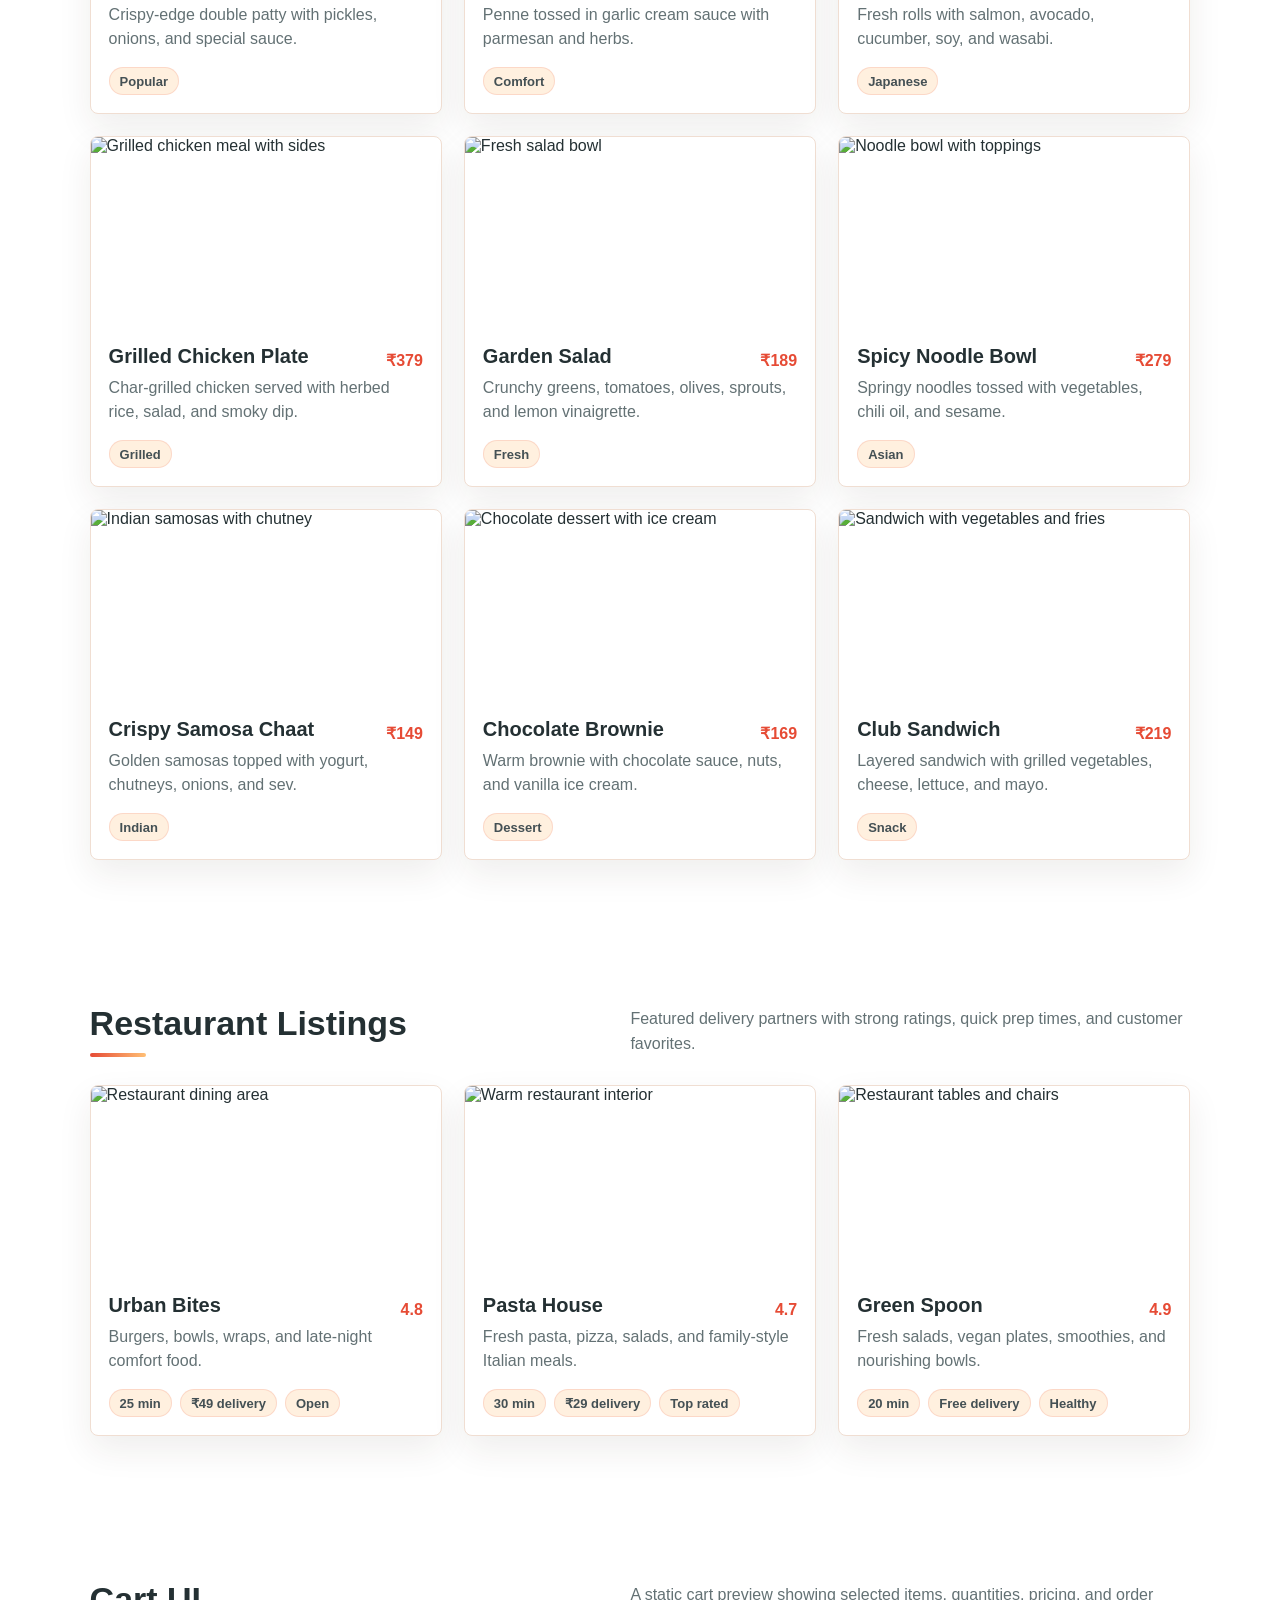
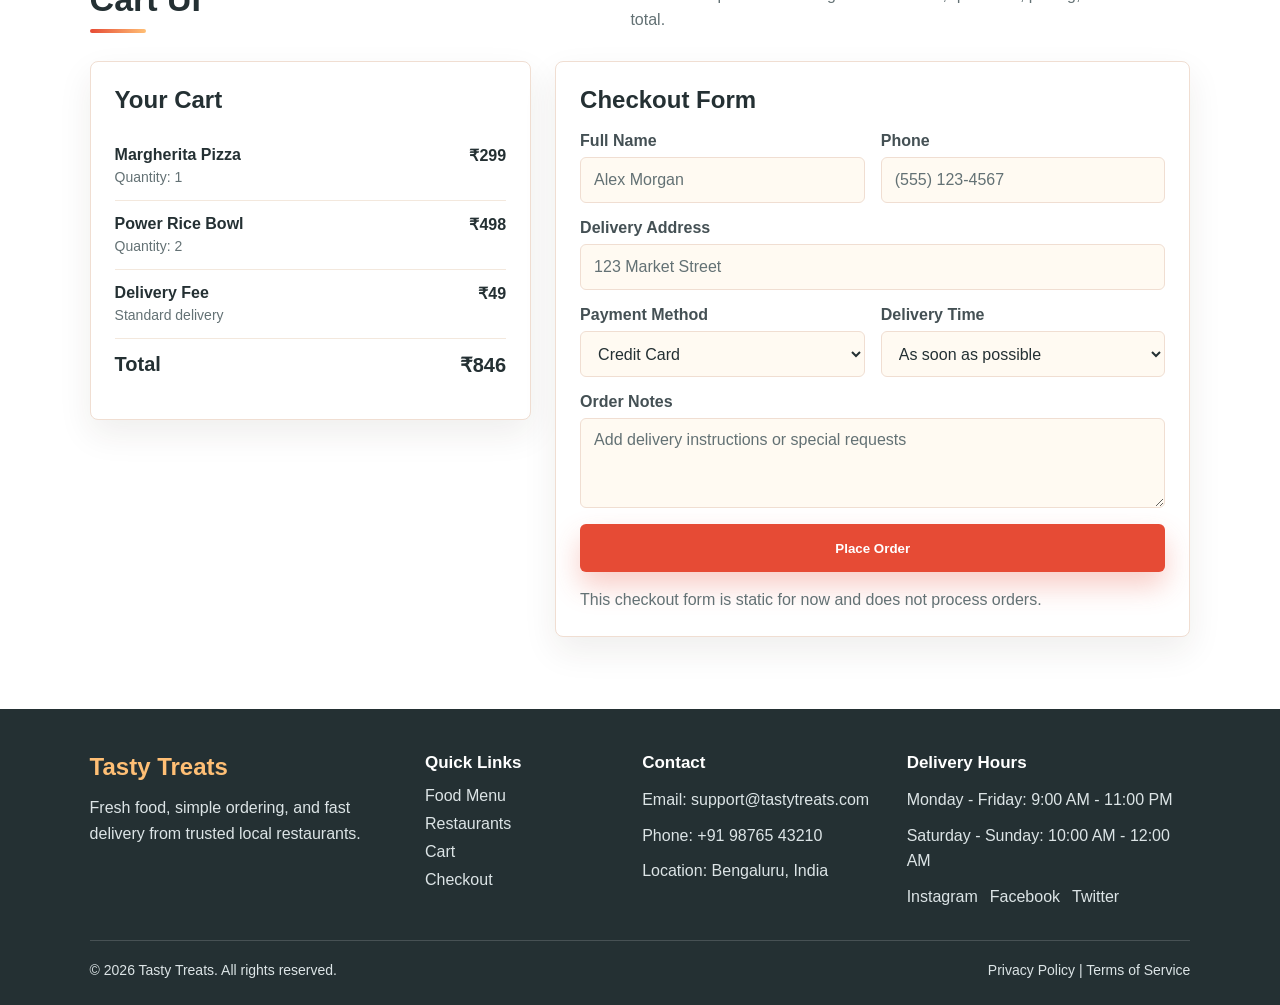
==== commit 379d4dc3: "Update site branding to Tasty Treats and refine design" ====
--- a/index.html
+++ b/index.html
@@ -3,7 +3,7 @@
 <head>
   <meta charset="UTF-8">
   <meta name="viewport" content="width=device-width, initial-scale=1.0">
-  <title>Food Delivery Homepage</title>
+  <title>Tasty Treats | Fresh meals delivered</title>
   <link rel="stylesheet" href="css/style.css">
 </head>
 <body>
@@ -18,7 +18,7 @@
           <path d="M22 42c2-6 8-10 10-10s8 4 10 10" />
         </svg>
       </span>
-      <span>FoodExpress</span>
+      <span>Tasty Treats</span>
     </a>
     <input class="theme-toggle" type="checkbox" id="theme-toggle" aria-label="Toggle dark mode">
     <label class="theme-toggle-label" for="theme-toggle" title="Toggle dark mode">
@@ -45,8 +45,8 @@
   <main>
     <section class="hero">
       <div>
-        <h1>Fresh meals delivered fast to your door.</h1>
-        <p>Browse local favorites, compare restaurants, build your cart, and complete checkout from one clean homepage.</p>
+        <h1>Delicious treats delivered fresh to your door.</h1>
+        <p>Discover handcrafted meals, seasonal favorites, and a smoother ordering experience from one inviting menu.</p>
         <div class="hero-actions">
           <a class="button primary" href="#menu">View Menu</a>
           <a class="button secondary" href="#restaurants">Explore Restaurants</a>
@@ -390,7 +390,7 @@
   <footer class="footer" id="footer">
     <div class="footer-grid">
       <div>
-        <h3>FoodExpress</h3>
+        <h3>Tasty Treats</h3>
         <p>Fresh food, simple ordering, and fast delivery from trusted local restaurants.</p>
       </div>
 
@@ -404,7 +404,7 @@
 
       <div>
         <h4>Contact</h4>
-        <p>Email: support@foodexpress.in</p>
+        <p>Email: support@tastytreats.com</p>
         <p>Phone: +91 98765 43210</p>
         <p>Location: Bengaluru, India</p>
       </div>
@@ -422,7 +422,7 @@
     </div>
 
     <div class="footer-bottom">
-      <p>© 2026 FoodExpress. All rights reserved.</p>
+      <p>© 2026 Tasty Treats. All rights reserved.</p>
       <p>Privacy Policy | Terms of Service</p>
     </div>
   </footer>
--- a/css/style.css
+++ b/css/style.css
@@ -30,7 +30,8 @@
 
 body {
   margin: 0;
-  font-family: Arial, Helvetica, sans-serif;
+  min-height: 100vh;
+  font-family: "Inter", "Segoe UI", "Helvetica Neue", Arial, sans-serif;
   color: var(--text);
   background:
     radial-gradient(circle at top left, var(--page-glow-1), transparent 34%),
@@ -98,10 +99,12 @@
   align-items: center;
   gap: 0.8rem;
   font-size: 24px;
-  font-weight: 800;
-  color: var(--brand);
-  letter-spacing: 0;
+  font-weight: 900;
+  color: transparent;
   text-decoration: none;
+  background: linear-gradient(90deg, #ff7d5f, #ffbf75);
+  -webkit-background-clip: text;
+  -webkit-text-fill-color: transparent;
 }
 
 .brand-logo {
@@ -262,17 +265,20 @@
 
 .hero {
   position: relative;
-  min-height: 520px;
+  min-height: 700px;
   display: grid;
   grid-template-columns: minmax(0, 1.08fr) minmax(320px, 0.92fr);
   align-items: center;
   gap: 48px;
   padding: 72px 7%;
+  border-radius: 32px;
+  overflow: hidden;
   background:
-    linear-gradient(115deg, rgba(23, 35, 37, 0.78), rgba(23, 35, 37, 0.42) 52%, rgba(230, 75, 53, 0.18)),
+    linear-gradient(115deg, rgba(23, 35, 37, 0.82), rgba(23, 35, 37, 0.45) 52%, rgba(255, 96, 65, 0.18)),
     url("https://images.unsplash.com/photo-1517248135467-4c7edcad34c4?auto=format&fit=crop&w=1400&q=80");
   background-position: center;
   background-size: cover;
+  box-shadow: var(--shadow-strong);
   color: #ffffff;
 }
 
@@ -799,6 +805,117 @@
 }
 
 .footer a {
+  display: inline-block;
+  color: var(--footer-text);
+  text-decoration: none;
+  transition: color 0.2s ease, transform 0.2s ease;
+}
+
+.footer a:hover {
+  color: #ffffff;
+  transform: translateY(-1px);
+}
+
+.footer-bottom {
+  display: flex;
+  flex-wrap: wrap;
+  justify-content: space-between;
+  gap: 12px;
+  margin-top: 28px;
+  color: var(--footer-text);
+  font-size: 14px;
+}
+
+.social-links {
+  display: flex;
+  flex-wrap: wrap;
+  gap: 10px;
+  margin-top: 10px;
+}
+
+.social-links a {
+  color: var(--footer-text);
+}
+
+@media (max-width: 980px) {
+  .navbar {
+    flex-wrap: wrap;
+    padding: 16px 6%;
+  }
+
+  .nav-toggle-label {
+    display: flex;
+  }
+
+  .nav-links {
+    position: absolute;
+    right: 6%;
+    top: 76px;
+    z-index: 9;
+    width: min(100%, 320px);
+    max-height: calc(100vh - 120px);
+    overflow: hidden;
+    background: var(--surface);
+    box-shadow: var(--shadow-strong);
+    border-radius: 18px;
+    padding: 18px;
+    opacity: 0;
+    transform: translateY(-8px);
+    pointer-events: none;
+    transition: transform 0.28s ease, opacity 0.28s ease;
+    flex-direction: column;
+    align-items: stretch;
+    gap: 14px;
+    margin: 0;
+  }
+
+  .nav-toggle:checked + .nav-toggle-label + .nav-links {
+    opacity: 1;
+    transform: translateY(0);
+    pointer-events: auto;
+  }
+
+  .nav-links a {
+    width: 100%;
+    padding: 12px 0;
+    border-bottom: 1px solid var(--border);
+  }
+
+  .nav-links .nav-account {
+    min-height: auto;
+    padding: 12px 0;
+    box-shadow: none;
+    background: var(--brand);
+  }
+
+  .hero {
+    grid-template-columns: 1fr;
+    padding: 64px 6%;
+    min-height: 720px;
+  }
+
+  .hero-panel {
+    justify-self: stretch;
+  }
+
+  .section,
+  .account-hero,
+  .footer {
+    padding-left: 6%;
+    padding-right: 6%;
+  }
+
+  .footer-grid {
+    grid-template-columns: 1fr;
+  }
+
+  .account-layout,
+  .order-layout {
+    grid-template-columns: 1fr;
+  }
+}
+
+.footer a {
   display: block;
   width: fit-content;
   margin-bottom: 10px;
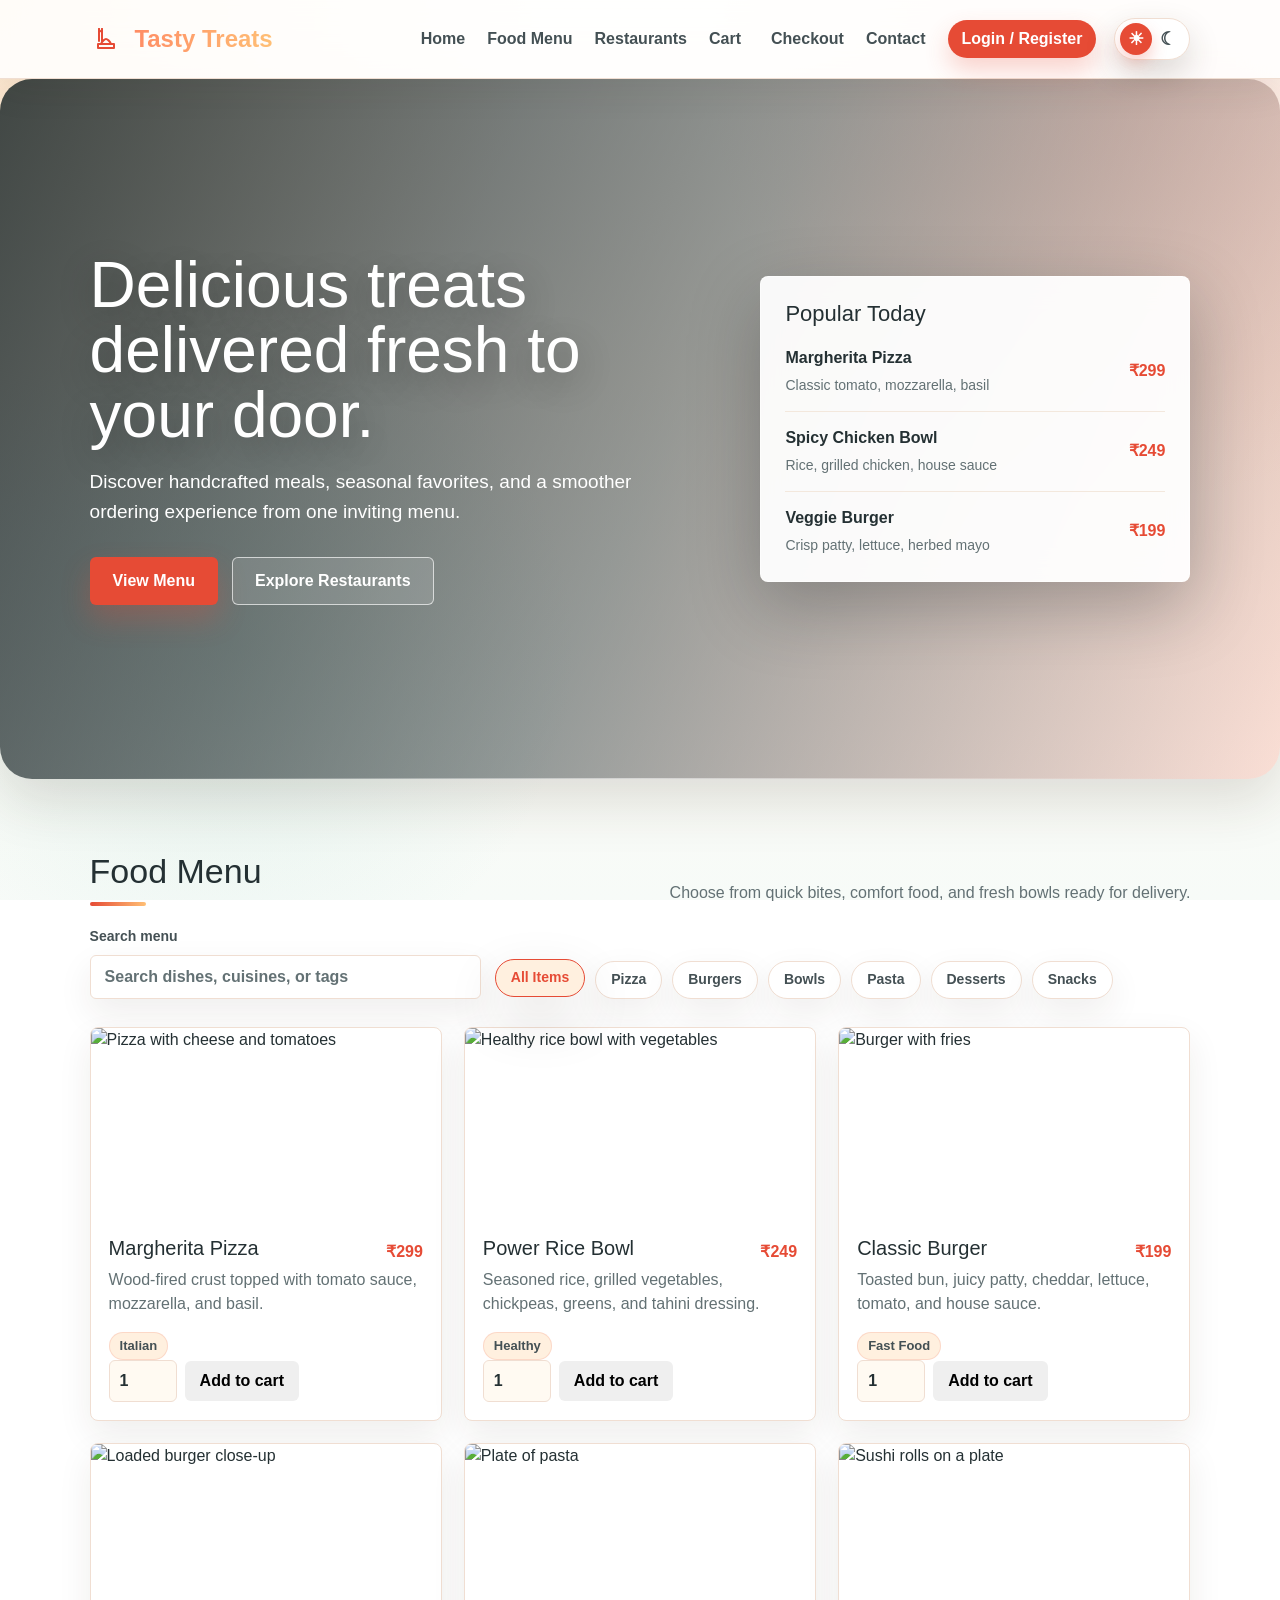
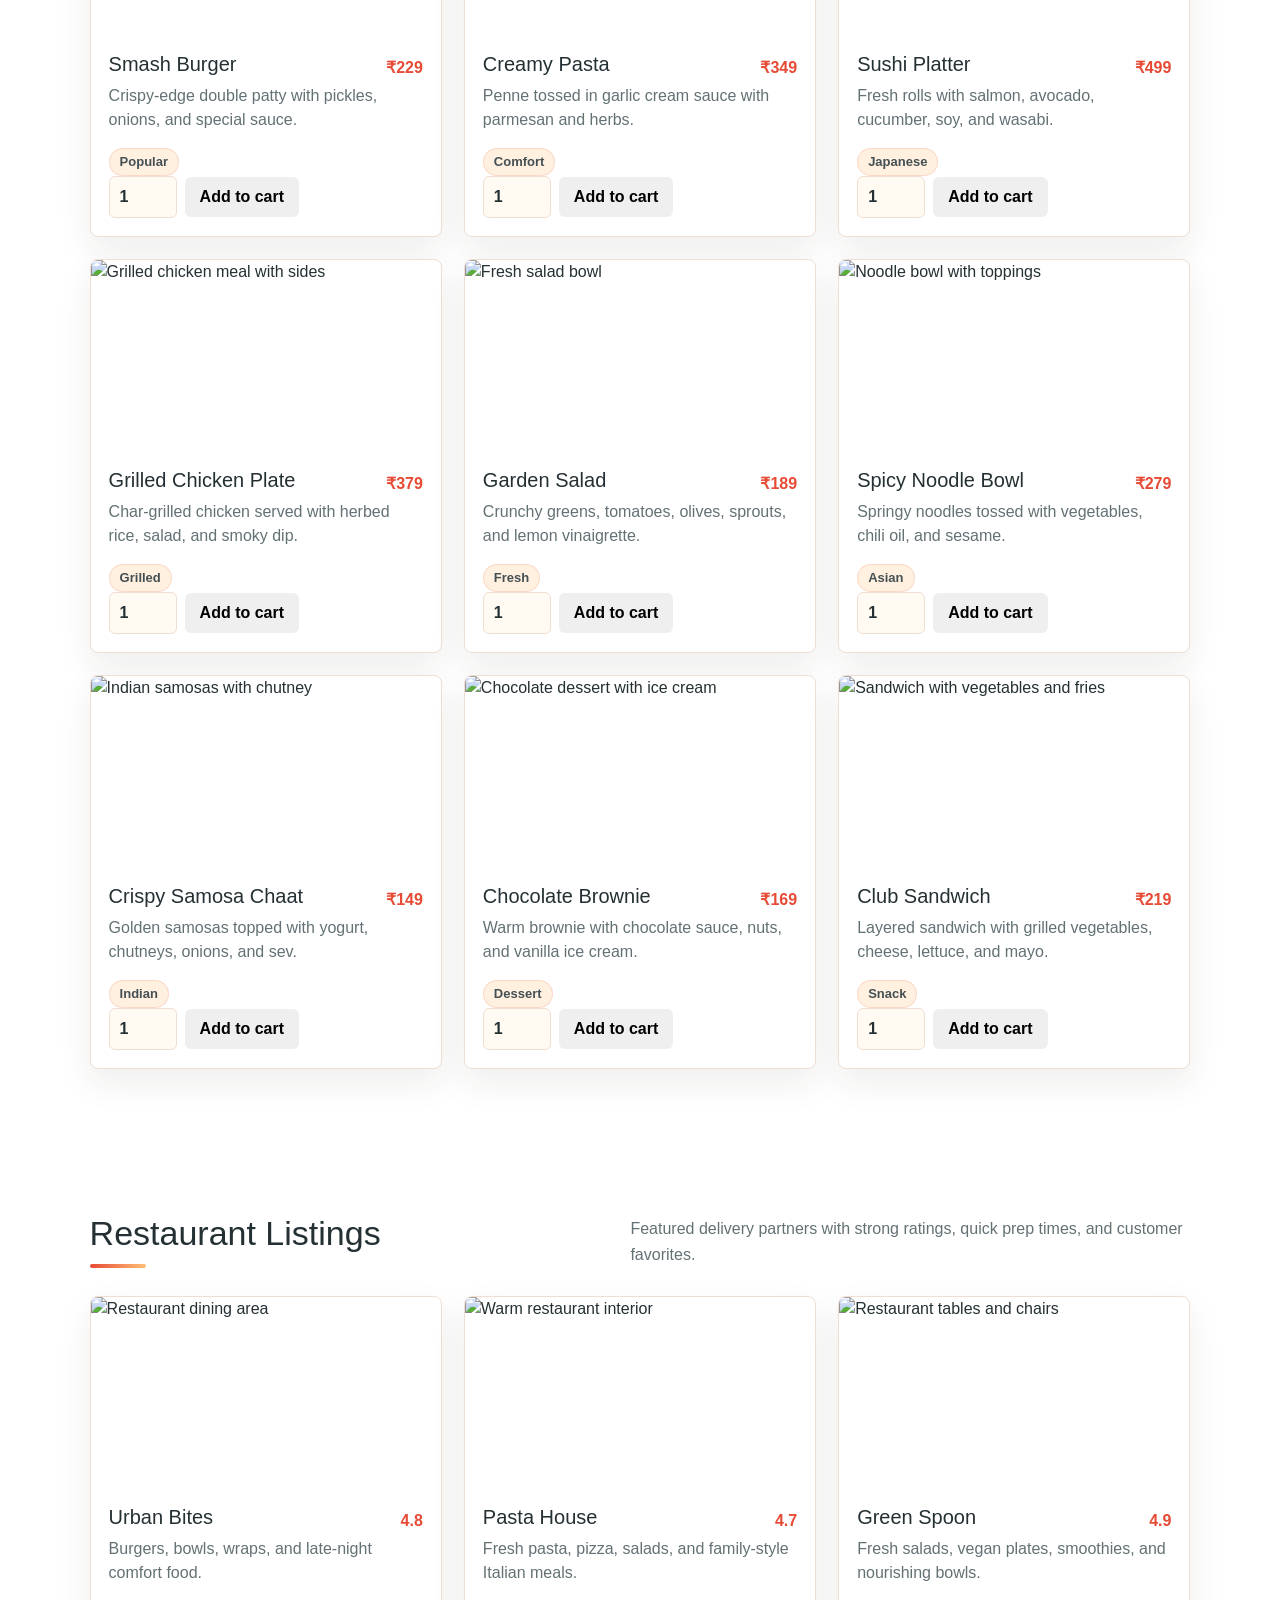
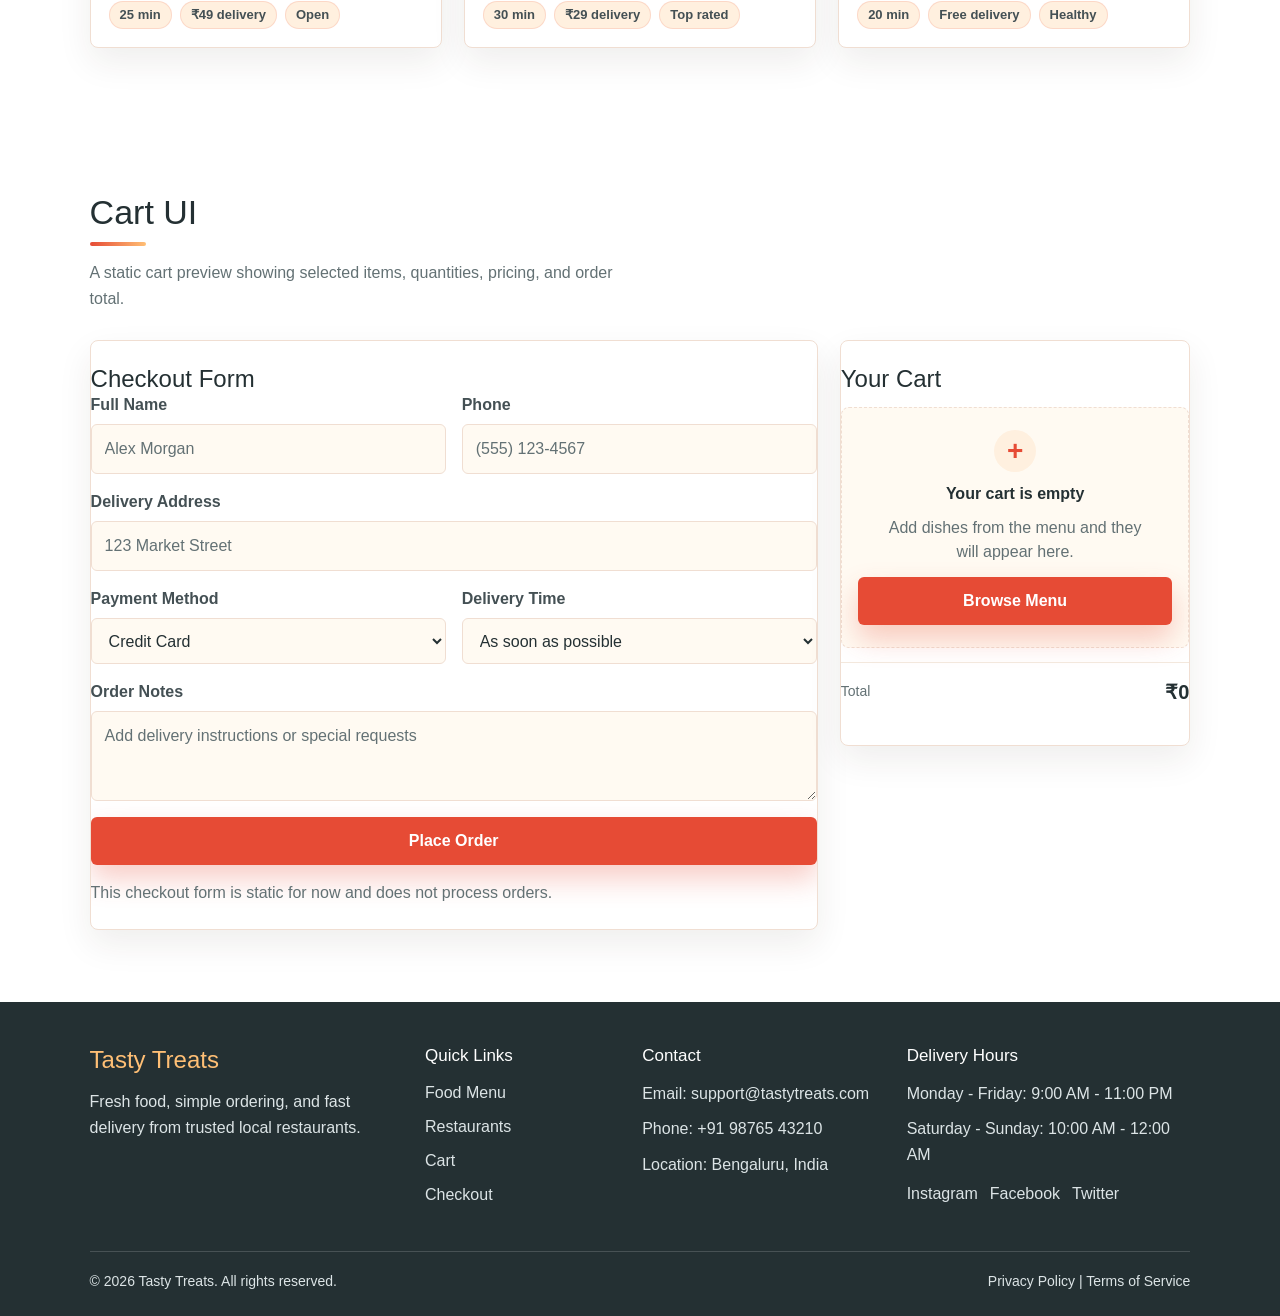
==== commit c3f97ca1: "Update Food Delivery website project" ====
--- a/index.html
+++ b/index.html
@@ -4,6 +4,7 @@
   <meta charset="UTF-8">
   <meta name="viewport" content="width=device-width, initial-scale=1.0">
   <title>Tasty Treats | Fresh meals delivered</title>
+  <link href="https://cdn.jsdelivr.net/npm/bootstrap@5.3.3/dist/css/bootstrap.min.css" rel="stylesheet">
   <link rel="stylesheet" href="css/style.css">
 </head>
 <body>
@@ -35,7 +36,7 @@
       <a href="#">Home</a>
       <a href="#menu">Food Menu</a>
       <a href="#restaurants">Restaurants</a>
-      <a href="#cart">Cart</a>
+      <a href="#cart">Cart <span id="cart-count-badge" class="cart-badge"></span></a>
       <a href="#checkout">Checkout</a>
       <a href="#footer">Contact</a>
       <a class="nav-account" href="account.html">Login / Register</a>
@@ -87,17 +88,25 @@
         <p>Choose from quick bites, comfort food, and fresh bowls ready for delivery.</p>
       </div>
 
-      <nav class="category-nav" aria-label="Food category navigation">
-        <a href="#menu">All Items</a>
-        <a href="#pizza">Pizza</a>
-        <a href="#burgers">Burgers</a>
-        <a href="#bowls">Bowls</a>
-        <a href="#pasta">Pasta</a>
-        <a href="#desserts">Desserts</a>
-      </nav>
-
-      <div class="grid">
-        <article class="menu-card" id="pizza">
+      <div class="menu-filter" aria-label="Menu filters">
+        <div class="menu-search">
+          <label for="menu-search">Search menu</label>
+          <input type="search" id="menu-search" placeholder="Search dishes, cuisines, or tags">
+        </div>
+
+        <div class="category-nav" role="group" aria-label="Filter by food category">
+          <button class="filter-button active" type="button" data-filter="all" aria-pressed="true">All Items</button>
+          <button class="filter-button" type="button" data-filter="pizza" aria-pressed="false">Pizza</button>
+          <button class="filter-button" type="button" data-filter="burgers" aria-pressed="false">Burgers</button>
+          <button class="filter-button" type="button" data-filter="bowls" aria-pressed="false">Bowls</button>
+          <button class="filter-button" type="button" data-filter="pasta" aria-pressed="false">Pasta</button>
+          <button class="filter-button" type="button" data-filter="desserts" aria-pressed="false">Desserts</button>
+          <button class="filter-button" type="button" data-filter="snacks" aria-pressed="false">Snacks</button>
+        </div>
+      </div>
+
+      <div class="grid menu-grid row g-4">
+        <article class="menu-card col-12 col-md-6 col-xl-4" id="pizza" data-category="pizza" data-keywords="margherita pizza italian tomato mozzarella basil">
           <img src="https://images.unsplash.com/photo-1565299624946-b28f40a0ae38?auto=format&fit=crop&w=700&q=80" alt="Pizza with cheese and tomatoes">
           <div class="card-body">
             <div class="card-row">
@@ -109,7 +118,7 @@
           </div>
         </article>
 
-        <article class="menu-card" id="bowls">
+        <article class="menu-card col-12 col-md-6 col-xl-4" id="bowls" data-category="bowls" data-keywords="power rice bowl healthy vegetables chickpeas tahini">
           <img src="https://images.unsplash.com/photo-1546069901-ba9599a7e63c?auto=format&fit=crop&w=700&q=80" alt="Healthy rice bowl with vegetables">
           <div class="card-body">
             <div class="card-row">
@@ -121,7 +130,7 @@
           </div>
         </article>
 
-        <article class="menu-card" id="burgers">
+        <article class="menu-card col-12 col-md-6 col-xl-4" id="burgers" data-category="burgers" data-keywords="classic burger fast food cheddar patty sauce">
           <img src="https://images.unsplash.com/photo-1568901346375-23c9450c58cd?auto=format&fit=crop&w=700&q=80" alt="Burger with fries">
           <div class="card-body">
             <div class="card-row">
@@ -133,7 +142,7 @@
           </div>
         </article>
 
-        <article class="menu-card">
+        <article class="menu-card col-12 col-md-6 col-xl-4" data-category="burgers" data-keywords="smash burger popular double patty pickles onions sauce">
           <img src="https://images.unsplash.com/photo-1550547660-d9450f859349?auto=format&fit=crop&w=700&q=80" alt="Loaded burger close-up">
           <div class="card-body">
             <div class="card-row">
@@ -145,7 +154,7 @@
           </div>
         </article>
 
-        <article class="menu-card" id="pasta">
+        <article class="menu-card col-12 col-md-6 col-xl-4" id="pasta" data-category="pasta" data-keywords="creamy pasta comfort penne garlic parmesan herbs">
           <img src="https://images.unsplash.com/photo-1617196034796-73dfa7b1fd56?auto=format&fit=crop&w=700&q=80" alt="Plate of pasta">
           <div class="card-body">
             <div class="card-row">
@@ -157,7 +166,7 @@
           </div>
         </article>
 
-        <article class="menu-card">
+        <article class="menu-card col-12 col-md-6 col-xl-4" data-category="bowls" data-keywords="sushi platter japanese salmon avocado cucumber soy wasabi">
           <img src="https://images.unsplash.com/photo-1553621042-f6e147245754?auto=format&fit=crop&w=700&q=80" alt="Sushi rolls on a plate">
           <div class="card-body">
             <div class="card-row">
@@ -169,7 +178,7 @@
           </div>
         </article>
 
-        <article class="menu-card">
+        <article class="menu-card col-12 col-md-6 col-xl-4" data-category="bowls" data-keywords="grilled chicken plate rice salad smoky dip">
           <img src="https://images.unsplash.com/photo-1600891964599-f61ba0e24092?auto=format&fit=crop&w=700&q=80" alt="Grilled chicken meal with sides">
           <div class="card-body">
             <div class="card-row">
@@ -181,7 +190,7 @@
           </div>
         </article>
 
-        <article class="menu-card">
+        <article class="menu-card col-12 col-md-6 col-xl-4" data-category="bowls" data-keywords="garden salad fresh greens tomatoes olives sprouts vinaigrette">
           <img src="https://images.unsplash.com/photo-1512621776951-a57141f2eefd?auto=format&fit=crop&w=700&q=80" alt="Fresh salad bowl">
           <div class="card-body">
             <div class="card-row">
@@ -193,7 +202,7 @@
           </div>
         </article>
 
-        <article class="menu-card">
+        <article class="menu-card col-12 col-md-6 col-xl-4" data-category="bowls" data-keywords="spicy noodle bowl asian vegetables chili sesame">
           <img src="https://images.unsplash.com/photo-1569718212165-3a8278d5f624?auto=format&fit=crop&w=700&q=80" alt="Noodle bowl with toppings">
           <div class="card-body">
             <div class="card-row">
@@ -205,7 +214,7 @@
           </div>
         </article>
 
-        <article class="menu-card">
+        <article class="menu-card col-12 col-md-6 col-xl-4" data-category="snacks" data-keywords="crispy samosa chaat indian snack yogurt chutney sev">
           <img src="https://images.unsplash.com/photo-1601050690597-df0568f70950?auto=format&fit=crop&w=700&q=80" alt="Indian samosas with chutney">
           <div class="card-body">
             <div class="card-row">
@@ -217,7 +226,7 @@
           </div>
         </article>
 
-        <article class="menu-card" id="desserts">
+        <article class="menu-card col-12 col-md-6 col-xl-4" id="desserts" data-category="desserts" data-keywords="chocolate brownie dessert ice cream nuts sauce">
           <img src="https://images.unsplash.com/photo-1563805042-7684c019e1cb?auto=format&fit=crop&w=700&q=80" alt="Chocolate dessert with ice cream">
           <div class="card-body">
             <div class="card-row">
@@ -229,7 +238,7 @@
           </div>
         </article>
 
-        <article class="menu-card">
+        <article class="menu-card col-12 col-md-6 col-xl-4" data-category="snacks" data-keywords="club sandwich snack grilled vegetables cheese lettuce mayo fries">
           <img src="https://images.unsplash.com/photo-1571091718767-18b5b1457add?auto=format&fit=crop&w=700&q=80" alt="Sandwich with vegetables and fries">
           <div class="card-body">
             <div class="card-row">
@@ -241,6 +250,7 @@
           </div>
         </article>
       </div>
+      <p class="menu-empty" hidden>No menu items match your filters.</p>
     </section>
 
     <section class="section alt" id="restaurants">
@@ -249,8 +259,8 @@
         <p>Featured delivery partners with strong ratings, quick prep times, and customer favorites.</p>
       </div>
 
-      <div class="grid">
-        <article class="restaurant-card">
+      <div class="grid restaurant-grid row g-4">
+        <article class="restaurant-card col-12 col-md-6 col-xl-4">
           <img src="https://images.unsplash.com/photo-1555396273-367ea4eb4db5?auto=format&fit=crop&w=700&q=80" alt="Restaurant dining area">
           <div class="card-body">
             <div class="card-row">
@@ -266,7 +276,7 @@
           </div>
         </article>
 
-        <article class="restaurant-card">
+        <article class="restaurant-card col-12 col-md-6 col-xl-4">
           <img src="https://images.unsplash.com/photo-1514933651103-005eec06c04b?auto=format&fit=crop&w=700&q=80" alt="Warm restaurant interior">
           <div class="card-body">
             <div class="card-row">
@@ -282,7 +292,7 @@
           </div>
         </article>
 
-        <article class="restaurant-card">
+        <article class="restaurant-card col-12 col-md-6 col-xl-4">
           <img src="https://images.unsplash.com/photo-1552566626-52f8b828add9?auto=format&fit=crop&w=700&q=80" alt="Restaurant tables and chairs">
           <div class="card-body">
             <div class="card-row">
@@ -306,8 +316,8 @@
         <p>A static cart preview showing selected items, quantities, pricing, and order total.</p>
       </div>
 
-      <div class="order-layout">
-        <aside class="cart-box">
+      <div class="order-layout row g-4">
+        <aside class="cart-box col-12 col-lg-5">
           <h3>Your Cart</h3>
           <div class="cart-item">
             <div>
@@ -336,8 +346,9 @@
           </div>
         </aside>
 
-        <section class="checkout-box" id="checkout">
+        <section class="checkout-box col-12 col-lg-7" id="checkout">
           <h3>Checkout Form</h3>
+          <div id="checkout-summary" class="checkout-summary" aria-live="polite"></div>
           <form class="checkout-form">
             <div class="form-group">
               <label for="full-name">Full Name</label>
@@ -378,7 +389,7 @@
             </div>
 
             <div class="form-group full">
-              <button class="button primary" type="button">Place Order</button>
+              <button id="place-order" class="button primary" type="button">Place Order</button>
             </div>
           </form>
           <p class="checkout-note">This checkout form is static for now and does not process orders.</p>
@@ -426,5 +437,6 @@
       <p>Privacy Policy | Terms of Service</p>
     </div>
   </footer>
+  <script src="js/cart.js"></script>
 </body>
 </html>
--- a/css/style.css
+++ b/css/style.css
@@ -447,15 +447,51 @@
   line-height: 1.6;
 }
 
+.menu-filter {
+  display: grid;
+  grid-template-columns: minmax(240px, 0.72fr) minmax(0, 1.28fr);
+  gap: 14px;
+  align-items: end;
+  margin: -8px 0 28px;
+}
+
+.menu-search label {
+  display: block;
+  margin: 0 0 8px;
+  color: var(--muted-strong);
+  font-size: 14px;
+  font-weight: 900;
+}
+
+.menu-search input {
+  width: 100%;
+  min-height: 44px;
+  padding: 0 14px;
+  border: 1px solid var(--border);
+  border-radius: 6px;
+  background: var(--surface);
+  color: var(--text);
+  font: inherit;
+  font-weight: 700;
+  box-shadow: var(--shadow);
+  outline: none;
+  transition: border-color 0.2s ease, box-shadow 0.2s ease;
+}
+
+.menu-search input:focus {
+  border-color: var(--brand);
+  box-shadow: 0 0 0 3px color-mix(in srgb, var(--brand) 18%, transparent), var(--shadow);
+}
+
 .category-nav {
   display: flex;
   align-items: center;
   flex-wrap: wrap;
   gap: 10px;
-  margin: -8px 0 28px;
-}
-
-.category-nav a {
+  margin: 0;
+}
+
+.filter-button {
   display: inline-flex;
   align-items: center;
   justify-content: center;
@@ -463,25 +499,122 @@
   padding: 0 15px;
   border: 1px solid var(--border);
   border-radius: 999px;
-  background: rgba(255, 255, 255, 0.78);
+  background: var(--surface);
   color: var(--muted-strong);
+  font: inherit;
   font-size: 14px;
   font-weight: 800;
   box-shadow: var(--shadow);
+  cursor: pointer;
   transition: transform 0.2s ease, border-color 0.2s ease, color 0.2s ease, box-shadow 0.2s ease;
 }
 
-.category-nav a:hover {
+.filter-button:hover,
+.filter-button.active {
   border-color: var(--brand);
   color: var(--brand);
   transform: translateY(-2px);
   box-shadow: var(--shadow-strong);
 }
 
+.filter-button.active {
+  background: var(--pill);
+}
+
+.menu-card.is-hidden {
+  display: none;
+}
+
+.menu-empty {
+  margin: 18px 0 0;
+  padding: 18px;
+  border: 1px dashed var(--border);
+  border-radius: 8px;
+  background: var(--surface-soft);
+  color: var(--muted-strong);
+  font-weight: 800;
+  text-align: center;
+}
+
 .grid {
   display: grid;
   grid-template-columns: repeat(3, minmax(0, 1fr));
   gap: 22px;
+}
+
+.grid.row,
+.order-layout.row,
+.account-layout.row {
+  display: grid;
+}
+
+.menu-grid.row,
+.restaurant-grid.row,
+.order-layout.row,
+.account-layout.row {
+  --bs-gutter-x: 0;
+  --bs-gutter-y: 0;
+  gap: 22px;
+  margin-left: 0;
+  margin-right: 0;
+}
+
+.menu-grid.row > .menu-card,
+.restaurant-grid.row > .restaurant-card,
+.order-layout.row > .cart-box,
+.order-layout.row > .checkout-box,
+.account-layout.row > .account-card {
+  width: auto;
+  max-width: none;
+  padding-left: 0;
+  padding-right: 0;
+}
+
+@media (min-width: 768px) {
+  .menu-grid.row,
+  .restaurant-grid.row {
+    grid-template-columns: repeat(2, minmax(0, 1fr));
+  }
+}
+
+@media (min-width: 992px) {
+  .order-layout.row {
+    grid-template-columns: minmax(280px, 0.82fr) minmax(0, 1.18fr);
+  }
+
+  .account-layout.row {
+    grid-template-columns: repeat(2, minmax(0, 1fr));
+  }
+}
+
+@media (min-width: 1200px) {
+  .menu-grid.row,
+  .restaurant-grid.row {
+    grid-template-columns: repeat(3, minmax(0, 1fr));
+  }
+}
+
+/* Add-to-cart button and qty input styles */
+.qty-input {
+  min-height: 40px;
+  padding: 8px 10px;
+  border-radius: 6px;
+  border: 1px solid var(--border);
+  background: var(--surface-soft);
+  font-weight: 800;
+}
+
+.add-to-cart {
+  min-height: 40px;
+  padding: 0 14px;
+  font-weight: 900;
+}
+
+/* cart badge */
+.cart-badge {
+  margin-left: 8px;
+  font-weight: 900;
+  color: var(--brand);
 }
 
 .menu-card,
@@ -581,14 +714,70 @@
   align-items: start;
 }
 
+/* Responsive adjustments */
+@media (max-width: 900px) {
+  .grid { grid-template-columns: repeat(2, minmax(0, 1fr)); }
+  .hero { grid-template-columns: 1fr; min-height: 520px; padding: 48px 6%; }
+  .order-layout { grid-template-columns: 1fr; }
+  .nav-links { gap: 12px; }
+}
+
+@media (max-width: 600px) {
+  .grid { grid-template-columns: 1fr; }
+  .menu-card img, .restaurant-card img { height: 220px; }
+  .hero { min-height: 420px; padding: 36px 6%; }
+  .nav-toggle-label { display: flex; }
+  .nav-links { display: none; }
+  .nav-toggle:checked ~ .nav-links { display: flex; flex-direction: column; gap: 8px; position: absolute; top: 66px; left: 7%; right: 7%; background: var(--surface); padding: 12px; border-radius: 8px; box-shadow: var(--shadow); }
+  .cart-box, .checkout-box { padding: 18px; }
+  .button { width: 100%; }
+  .qty-input { width: 78px; }
+  .cart-item img { width: 56px; height: 56px; }
+}
+
+/* Animations and modal */
+.button.added {
+  transform: translateY(-4px) scale(1.03);
+  transition: transform 220ms ease;
+}
+
+.cart-item {
+  transition: transform 220ms ease, opacity 220ms ease;
+}
+.cart-item.removing { opacity: 0; transform: translateX(12px) scale(.98); }
+
+.cart-badge { transition: transform 220ms ease; }
+.cart-badge.pulse { transform: scale(1.15); }
+
+/* Modal styles */
+.modal-overlay { animation: fadeIn 180ms ease both; }
+.modal-box { box-shadow: var(--shadow-strong); }
+
+@keyframes fadeIn { from { opacity: 0; transform: translateY(6px); } to { opacity: 1; transform: translateY(0); } }
+
+/* Checkout summary */
+.checkout-summary { border: 1px solid var(--border); padding: 12px; border-radius: 8px; background: var(--surface-soft); box-shadow: var(--shadow); margin-bottom: 12px; }
+
+/* Mobile typography polish */
+@media (max-width: 420px) {
+  body { font-size: 15px; }
+  .hero h1 { font-size: 28px; }
+  .button { min-height: 44px; }
+}
+
 .cart-box,
 .checkout-box {
   padding: 24px;
 }
 
+.cart-box {
+  display: grid;
+  gap: 14px;
+}
+
 .cart-box h3,
 .checkout-box h3 {
-  margin: 0 0 18px;
+  margin: 0;
   font-size: 24px;
 }
 
@@ -601,20 +790,100 @@
   border-bottom: 1px solid var(--border-soft);
 }
 
+.cart-item {
+  align-items: center;
+}
+
 .cart-item strong,
 .cart-total strong {
   display: block;
-  margin-bottom: 4px;
-}
-
-.cart-item span {
+  margin-bottom: 0;
+}
+
+.cart-item-info {
+  display: flex;
+  align-items: center;
+  gap: 12px;
+  min-width: 0;
+}
+
+.cart-item-thumb {
+  width: 58px;
+  height: 58px;
+  flex: 0 0 58px;
+  object-fit: cover;
+  border-radius: 6px;
+}
+
+.cart-item-meta {
+  display: grid;
+  gap: 3px;
+  min-width: 0;
+}
+
+.cart-item-meta strong {
+  overflow-wrap: anywhere;
+}
+
+.cart-item span,
+.cart-total span {
   color: var(--muted);
   font-size: 14px;
 }
 
+.cart-item-price {
+  flex: 0 0 auto;
+  text-align: right;
+  color: var(--brand);
+}
+
 .cart-total {
+  align-items: center;
   border-bottom: 0;
   font-size: 20px;
+}
+
+.cart-total-compact {
+  margin-top: 0;
+  padding-top: 14px;
+}
+
+.cart-empty-state {
+  display: grid;
+  justify-items: center;
+  gap: 10px;
+  padding: 22px 16px;
+  border: 1px dashed var(--border);
+  border-radius: 8px;
+  background: var(--surface-soft);
+  text-align: center;
+}
+
+.cart-empty-state span {
+  max-width: 260px;
+  color: var(--muted);
+  line-height: 1.45;
+}
+
+.cart-empty-state .button {
+  margin-top: 4px;
+}
+
+.cart-empty-icon {
+  display: grid;
+  place-items: center;
+  width: 42px;
+  height: 42px;
+  border-radius: 50%;
+  background: var(--pill);
+  color: var(--brand);
+  font-size: 28px;
+  font-weight: 800;
+  line-height: 1;
+}
+
+.cart-actions {
+  margin-top: 2px;
 }
 
 .checkout-form {
@@ -673,6 +942,72 @@
   margin: 16px 0 0;
   color: var(--muted);
   line-height: 1.5;
+}
+
+#cart .section-header {
+  display: grid;
+  grid-template-columns: 1fr;
+  justify-content: start;
+  gap: 14px;
+  max-width: 620px;
+}
+
+#cart .order-layout.row {
+  max-width: 1120px;
+  margin-left: 0;
+  margin-right: auto;
+  align-items: start;
+}
+
+#cart .checkout-box {
+  order: 1;
+}
+
+#cart .cart-box {
+  order: 2;
+}
+
+#cart .cart-box,
+#cart .checkout-box {
+  width: 100%;
+}
+
+#cart .cart-box .button {
+  width: 100%;
+  justify-content: center;
+}
+
+#cart .cart-box .cart-total {
+  margin-top: 10px;
+  padding-top: 18px;
+  border-top: 1px solid var(--border-soft);
+}
+
+#cart .cart-box .cart-total-compact {
+  margin-top: 0;
+  padding-top: 14px;
+}
+
+#cart .checkout-summary:empty {
+  display: none;
+}
+
+@media (min-width: 992px) {
+  #cart .order-layout.row {
+    grid-template-columns: minmax(0, 1.35fr) minmax(280px, 0.65fr);
+  }
+
+  #cart .cart-box {
+    position: sticky;
+    top: 96px;
+  }
+}
+
+@media (max-width: 991px) {
+  #cart .checkout-box,
+  #cart .cart-box {
+    order: initial;
+  }
 }
 
 .account-hero {
@@ -1117,6 +1452,11 @@
     grid-template-columns: repeat(2, minmax(0, 1fr));
   }
 
+  .menu-filter {
+    display: grid;
+    grid-template-columns: 1fr;
+  }
+
   .category-nav {
     display: grid;
     grid-template-columns: repeat(2, minmax(0, 1fr));
@@ -1206,7 +1546,8 @@
     gap: 8px;
   }
 
-  .category-nav a {
+  .category-nav a,
+  .filter-button {
     min-height: 42px;
     padding: 0 10px;
     font-size: 13px;
@@ -1238,12 +1579,19 @@
 
   .quick-item,
   .card-row,
-  .cart-item,
   .cart-total {
     flex-direction: column;
     gap: 8px;
   }
 
+  .cart-item {
+    align-items: flex-start;
+  }
+
+  .cart-item-price {
+    align-self: flex-end;
+  }
+
   .section {
     padding: 44px 16px;
   }
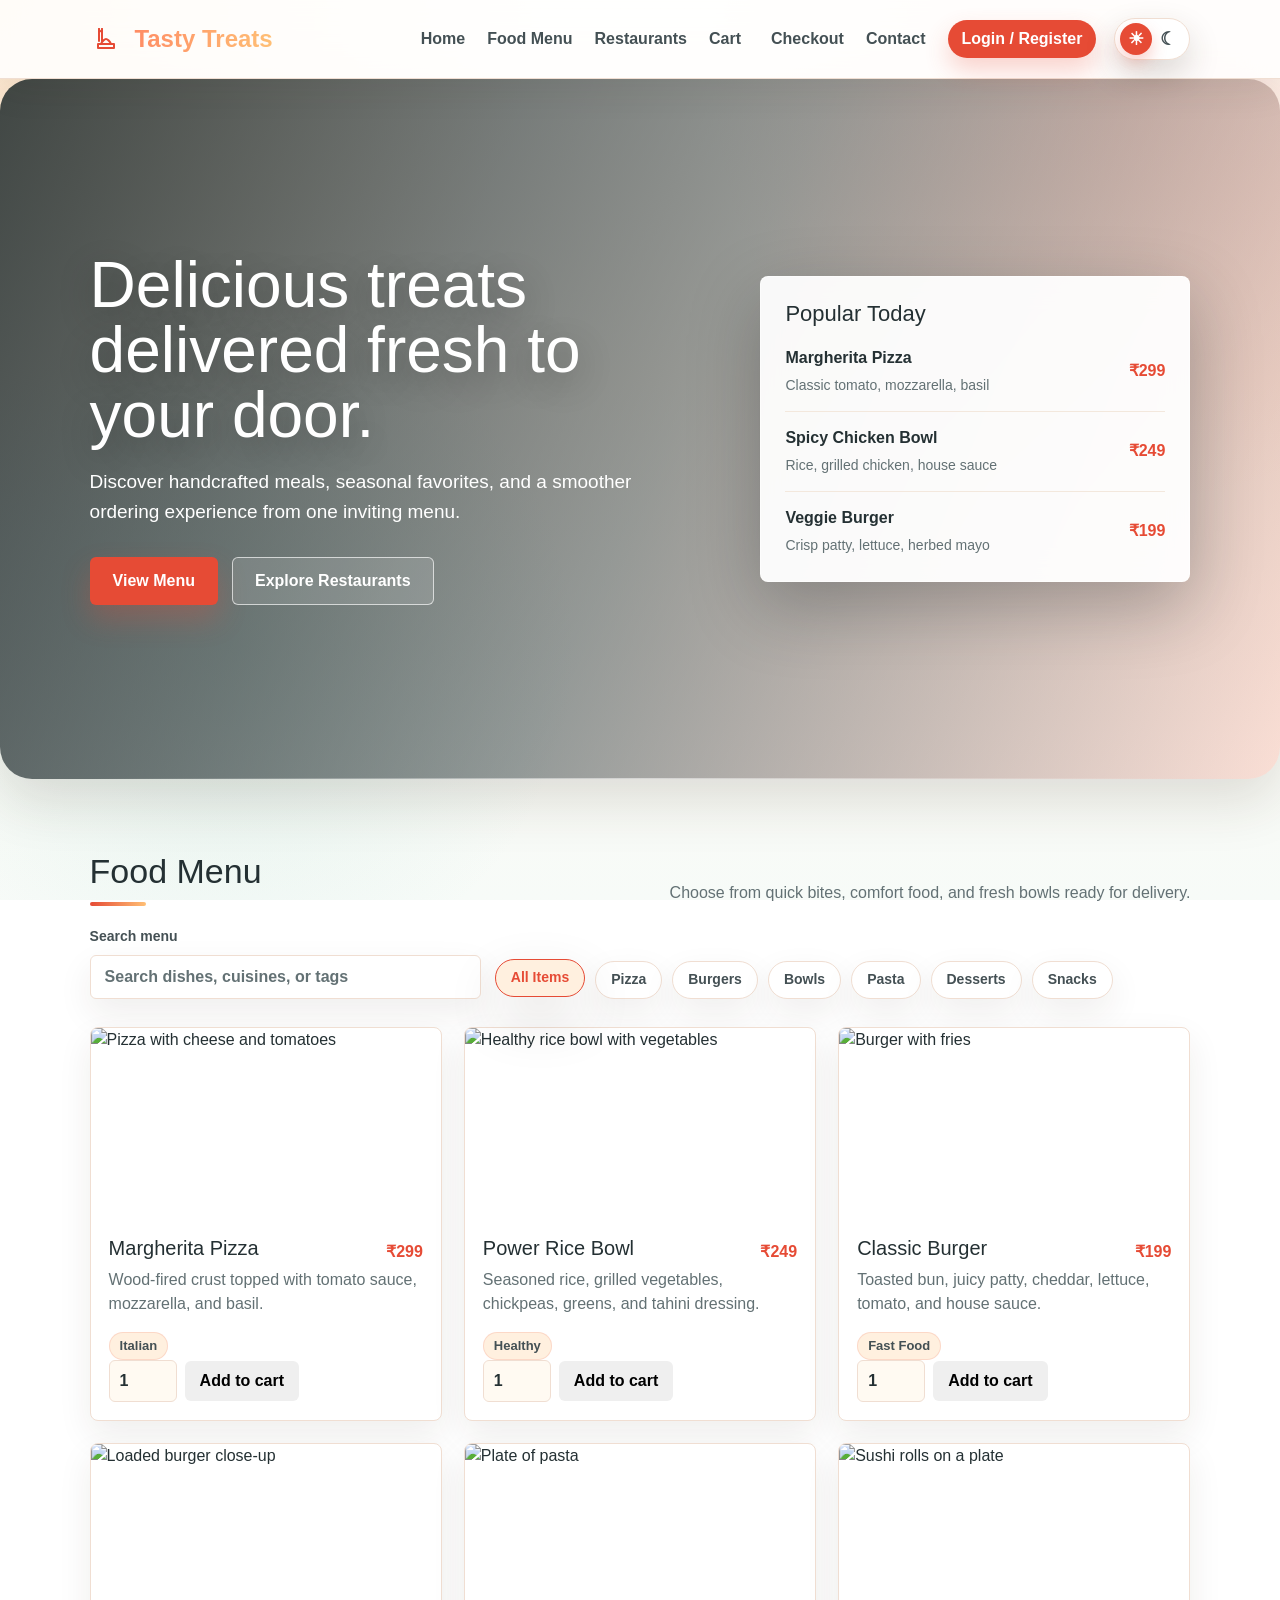
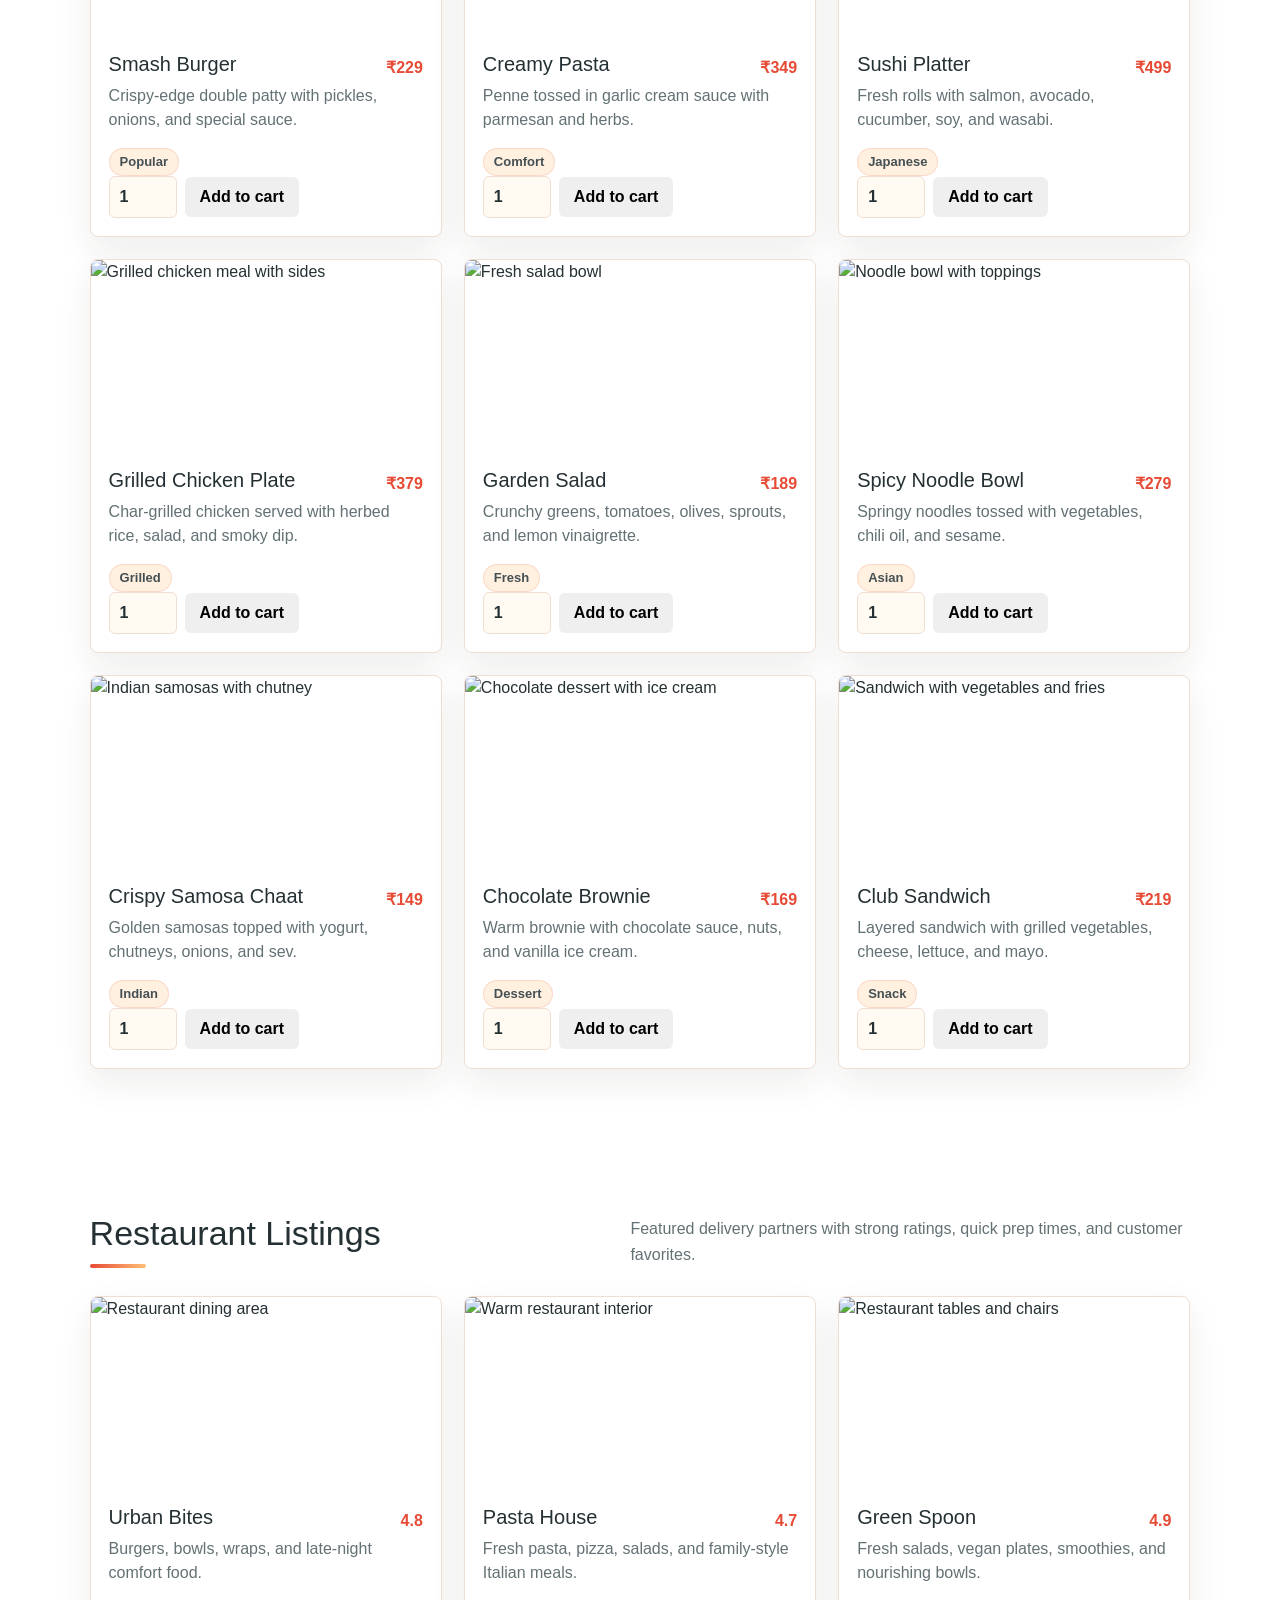
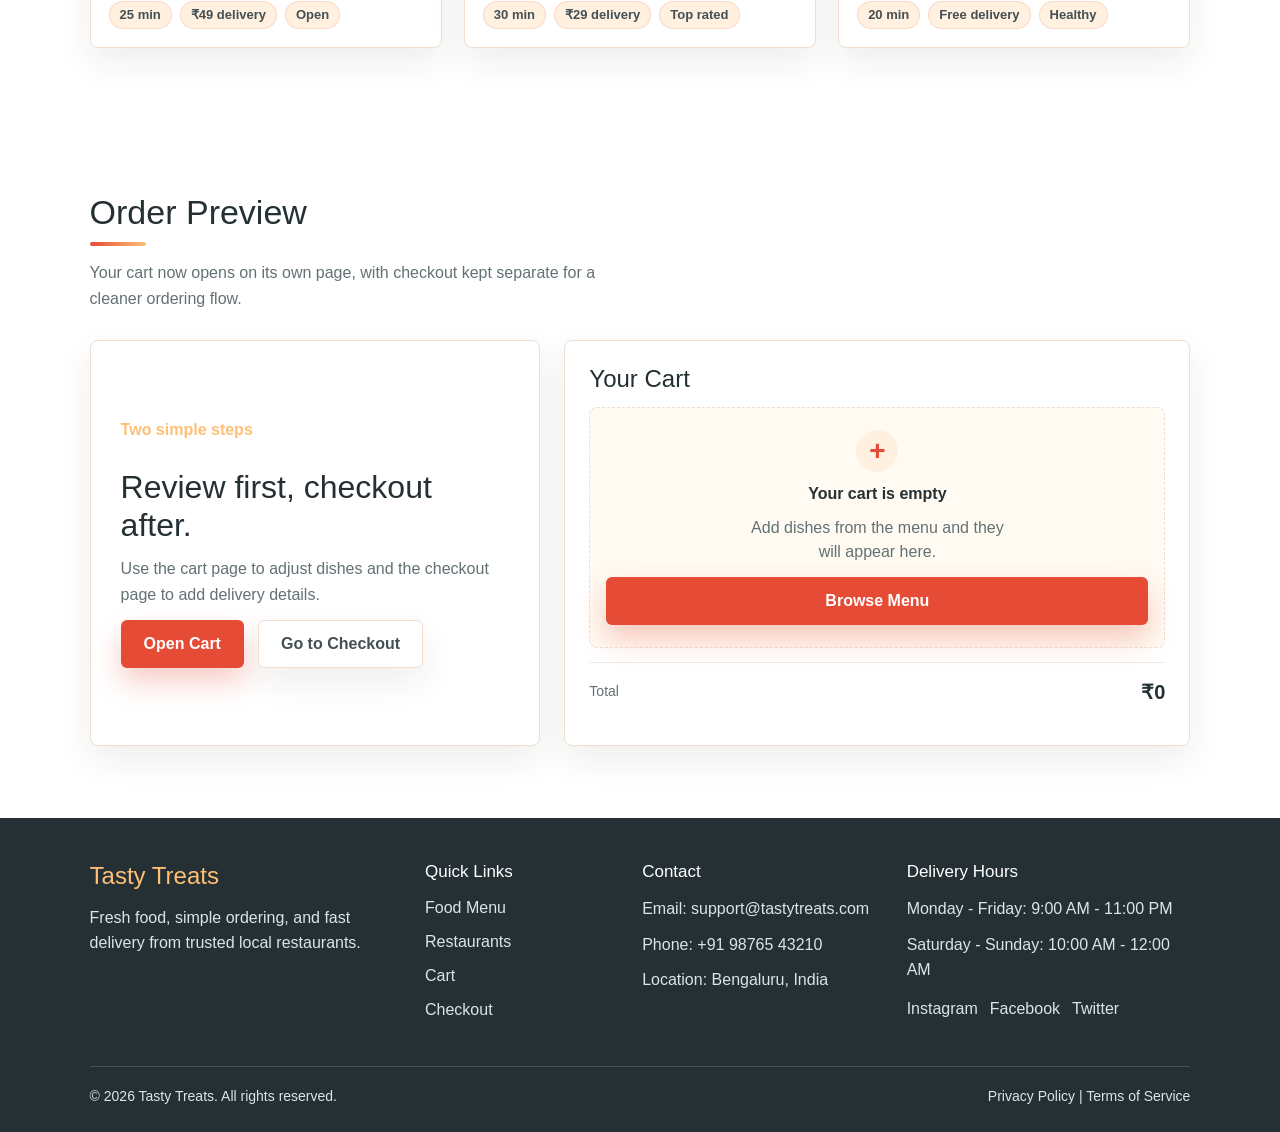
==== commit 0f55cc6b: "Redesign cart and checkout flow" ====
--- a/index.html
+++ b/index.html
@@ -36,8 +36,8 @@
       <a href="#">Home</a>
       <a href="#menu">Food Menu</a>
       <a href="#restaurants">Restaurants</a>
-      <a href="#cart">Cart <span id="cart-count-badge" class="cart-badge"></span></a>
-      <a href="#checkout">Checkout</a>
+      <a href="cart.html">Cart <span id="cart-count-badge" class="cart-badge"></span></a>
+      <a href="checkout.html">Checkout</a>
       <a href="#footer">Contact</a>
       <a class="nav-account" href="account.html">Login / Register</a>
     </nav>
@@ -312,88 +312,23 @@
 
     <section class="section" id="cart">
       <div class="section-header">
-        <h2>Cart UI</h2>
-        <p>A static cart preview showing selected items, quantities, pricing, and order total.</p>
-      </div>
-
-      <div class="order-layout row g-4">
-        <aside class="cart-box col-12 col-lg-5">
+        <h2>Order Preview</h2>
+        <p>Your cart now opens on its own page, with checkout kept separate for a cleaner ordering flow.</p>
+      </div>
+
+      <div class="order-preview-layout">
+        <aside class="cart-box">
           <h3>Your Cart</h3>
-          <div class="cart-item">
-            <div>
-              <strong>Margherita Pizza</strong>
-              <span>Quantity: 1</span>
-            </div>
-            <strong>₹299</strong>
-          </div>
-          <div class="cart-item">
-            <div>
-              <strong>Power Rice Bowl</strong>
-              <span>Quantity: 2</span>
-            </div>
-            <strong>₹498</strong>
-          </div>
-          <div class="cart-item">
-            <div>
-              <strong>Delivery Fee</strong>
-              <span>Standard delivery</span>
-            </div>
-            <strong>₹49</strong>
-          </div>
-          <div class="cart-total">
-            <strong>Total</strong>
-            <strong>₹846</strong>
-          </div>
         </aside>
-
-        <section class="checkout-box col-12 col-lg-7" id="checkout">
-          <h3>Checkout Form</h3>
-          <div id="checkout-summary" class="checkout-summary" aria-live="polite"></div>
-          <form class="checkout-form">
-            <div class="form-group">
-              <label for="full-name">Full Name</label>
-              <input type="text" id="full-name" name="full-name" placeholder="Alex Morgan">
-            </div>
-
-            <div class="form-group">
-              <label for="phone">Phone</label>
-              <input type="tel" id="phone" name="phone" placeholder="(555) 123-4567">
-            </div>
-
-            <div class="form-group full">
-              <label for="address">Delivery Address</label>
-              <input type="text" id="address" name="address" placeholder="123 Market Street">
-            </div>
-
-            <div class="form-group">
-              <label for="payment">Payment Method</label>
-              <select id="payment" name="payment">
-                <option>Credit Card</option>
-                <option>Debit Card</option>
-                <option>Cash on Delivery</option>
-              </select>
-            </div>
-
-            <div class="form-group">
-              <label for="time">Delivery Time</label>
-              <select id="time" name="time">
-                <option>As soon as possible</option>
-                <option>30 minutes</option>
-                <option>60 minutes</option>
-              </select>
-            </div>
-
-            <div class="form-group full">
-              <label for="notes">Order Notes</label>
-              <textarea id="notes" name="notes" placeholder="Add delivery instructions or special requests"></textarea>
-            </div>
-
-            <div class="form-group full">
-              <button id="place-order" class="button primary" type="button">Place Order</button>
-            </div>
-          </form>
-          <p class="checkout-note">This checkout form is static for now and does not process orders.</p>
-        </section>
+        <div class="order-preview-copy">
+          <span class="eyebrow">Two simple steps</span>
+          <h3>Review first, checkout after.</h3>
+          <p>Use the cart page to adjust dishes and the checkout page to add delivery details.</p>
+          <div class="hero-actions">
+            <a class="button primary" href="cart.html">Open Cart</a>
+            <a class="button ghost" href="checkout.html">Go to Checkout</a>
+          </div>
+        </div>
       </div>
     </section>
   </main>
@@ -409,8 +344,8 @@
         <h4>Quick Links</h4>
         <a href="#menu">Food Menu</a>
         <a href="#restaurants">Restaurants</a>
-        <a href="#cart">Cart</a>
-        <a href="#checkout">Checkout</a>
+        <a href="cart.html">Cart</a>
+        <a href="checkout.html">Checkout</a>
       </div>
 
       <div>
--- a/css/style.css
+++ b/css/style.css
@@ -1614,3 +1614,439 @@
     gap: 10px 16px;
   }
 }
+
+.button.ghost {
+  border-color: var(--border);
+  background: var(--surface);
+  color: var(--muted-strong);
+  box-shadow: var(--shadow);
+}
+
+.button.ghost:hover {
+  color: var(--brand);
+  border-color: color-mix(in srgb, var(--brand) 40%, var(--border));
+}
+
+.cart-page-hero {
+  display: grid;
+  grid-template-columns: minmax(0, 1fr) auto;
+  align-items: end;
+  gap: 28px;
+  padding: 68px 7% 52px;
+  color: #ffffff;
+  background:
+    linear-gradient(110deg, rgba(17, 30, 31, 0.88), rgba(17, 30, 31, 0.55)),
+    url("https://images.unsplash.com/photo-1504674900247-0877df9cc836?auto=format&fit=crop&w=1600&q=80");
+  background-position: center;
+  background-size: cover;
+}
+
+.checkout-page-hero {
+  background:
+    linear-gradient(110deg, rgba(17, 30, 31, 0.88), rgba(17, 30, 31, 0.52)),
+    url("https://images.unsplash.com/photo-1556745757-8d76bdb6984b?auto=format&fit=crop&w=1600&q=80");
+  background-position: center;
+  background-size: cover;
+}
+
+.cart-page-hero h1 {
+  max-width: 720px;
+  margin: 0 0 14px;
+  font-size: clamp(34px, 5vw, 58px);
+  line-height: 1.04;
+}
+
+.cart-page-hero p {
+  max-width: 620px;
+  margin: 0;
+  color: rgba(255, 255, 255, 0.86);
+  font-size: 18px;
+  line-height: 1.6;
+}
+
+.cart-page-steps {
+  display: flex;
+  align-items: center;
+  gap: 8px;
+  padding: 8px;
+  border: 1px solid rgba(255, 255, 255, 0.22);
+  border-radius: 8px;
+  background: rgba(255, 255, 255, 0.12);
+  backdrop-filter: blur(14px);
+}
+
+.cart-page-steps span {
+  display: inline-flex;
+  align-items: center;
+  justify-content: center;
+  min-height: 38px;
+  padding: 0 16px;
+  border-radius: 6px;
+  color: rgba(255, 255, 255, 0.78);
+  font-weight: 900;
+  white-space: nowrap;
+}
+
+.cart-page-steps .active {
+  background: #ffffff;
+  color: var(--brand);
+}
+
+.cart-page-section,
+.checkout-page-section {
+  background: rgba(255, 255, 255, 0.38);
+}
+
+.cart-page-layout,
+.checkout-page-layout,
+.order-preview-layout {
+  display: grid;
+  grid-template-columns: minmax(0, 1.25fr) minmax(300px, 0.75fr);
+  gap: 24px;
+  align-items: start;
+}
+
+.cart-list-panel,
+.cart-order-summary,
+.checkout-panel,
+.checkout-summary {
+  border: 1px solid var(--border);
+  border-radius: 8px;
+  background: color-mix(in srgb, var(--surface) 92%, transparent);
+  box-shadow: var(--shadow);
+}
+
+.cart-list-panel,
+.cart-order-summary,
+.checkout-panel {
+  padding: 26px;
+}
+
+.cart-list-panel:hover,
+.cart-order-summary:hover,
+.checkout-panel:hover,
+.checkout-summary:hover {
+  transform: none;
+}
+
+.cart-order-summary,
+.checkout-summary-panel {
+  position: sticky;
+  top: 96px;
+}
+
+.panel-heading {
+  margin-bottom: 20px;
+}
+
+.panel-heading h2,
+.summary-heading h3,
+.order-preview-copy h3 {
+  margin: 0;
+  font-size: clamp(24px, 3vw, 32px);
+}
+
+.summary-heading {
+  margin-bottom: 18px;
+}
+
+.cart-page-list,
+.checkout-list {
+  display: grid;
+  gap: 14px;
+}
+
+.cart-page-item {
+  display: grid;
+  grid-template-columns: minmax(0, 1fr) auto;
+  gap: 18px;
+  align-items: center;
+  padding: 16px;
+  border: 1px solid var(--border-soft);
+  border-radius: 8px;
+  background: var(--surface-soft);
+}
+
+.cart-page-item-main,
+.checkout-summary-info {
+  display: flex;
+  align-items: center;
+  gap: 14px;
+  min-width: 0;
+}
+
+.cart-page-item-main img {
+  width: 108px;
+  height: 84px;
+  flex: 0 0 108px;
+  object-fit: cover;
+  border-radius: 8px;
+}
+
+.checkout-summary-info img {
+  width: 58px;
+  height: 48px;
+  flex: 0 0 58px;
+  object-fit: cover;
+  border-radius: 8px;
+}
+
+.cart-page-item-meta {
+  display: grid;
+  gap: 8px;
+  min-width: 0;
+}
+
+.cart-page-item-meta strong,
+.checkout-summary-info strong {
+  overflow-wrap: anywhere;
+}
+
+.cart-page-item-meta span,
+.cart-page-item-price span,
+.checkout-summary-info span,
+.summary-line span {
+  color: var(--muted);
+}
+
+.cart-page-item-price {
+  display: grid;
+  gap: 4px;
+  justify-items: end;
+  color: var(--brand);
+}
+
+.cart-page-item-price strong {
+  font-size: 22px;
+}
+
+.quantity-controls {
+  display: flex;
+  align-items: center;
+  flex-wrap: wrap;
+  gap: 8px;
+}
+
+.quantity-button {
+  display: inline-flex;
+  align-items: center;
+  justify-content: center;
+  width: 38px;
+  height: 38px;
+  border: 1px solid var(--border);
+  border-radius: 6px;
+  background: var(--surface);
+  color: var(--text);
+  font: inherit;
+  font-size: 20px;
+  font-weight: 900;
+  cursor: pointer;
+  transition: transform 0.2s ease, border-color 0.2s ease;
+}
+
+.quantity-button:hover {
+  border-color: var(--brand);
+  transform: translateY(-1px);
+}
+
+.quantity-value {
+  min-width: 28px;
+  text-align: center;
+  font-weight: 900;
+}
+
+.remove-button {
+  min-height: 38px;
+  padding: 0 14px;
+}
+
+.cart-order-summary {
+  display: grid;
+  gap: 12px;
+}
+
+.summary-line,
+.summary-total,
+.checkout-summary-item {
+  display: flex;
+  align-items: center;
+  justify-content: space-between;
+  gap: 14px;
+}
+
+.checkout-summary-item {
+  padding: 12px 0;
+  border-bottom: 1px solid var(--border-soft);
+}
+
+.checkout-summary-item:last-child {
+  border-bottom: 0;
+}
+
+.summary-line {
+  padding: 6px 0;
+}
+
+.summary-total {
+  margin: 8px 0;
+  padding: 16px 0;
+  border-top: 1px solid var(--border);
+  border-bottom: 1px solid var(--border);
+  font-size: 22px;
+}
+
+.cart-page-empty {
+  max-width: 640px;
+  margin: 0 auto;
+  display: grid;
+  justify-items: center;
+  gap: 14px;
+  padding: 44px 24px;
+  border: 1px dashed var(--border);
+  border-radius: 8px;
+  background: var(--surface);
+  box-shadow: var(--shadow);
+  text-align: center;
+}
+
+.cart-page-empty h2 {
+  margin: 0;
+  font-size: clamp(28px, 4vw, 40px);
+}
+
+.cart-page-empty p {
+  max-width: 430px;
+  margin: 0;
+  color: var(--muted);
+  line-height: 1.6;
+}
+
+.checkout-page-layout {
+  grid-template-columns: minmax(0, 1fr) minmax(300px, 0.72fr);
+}
+
+.checkout-summary {
+  padding: 24px;
+}
+
+.checkout-submit-row {
+  display: grid;
+  grid-template-columns: minmax(140px, auto) minmax(180px, 1fr);
+  align-items: center;
+}
+
+.order-preview-layout {
+  grid-template-columns: minmax(280px, 0.72fr) minmax(0, 1fr);
+}
+
+.order-preview-copy {
+  align-self: stretch;
+  display: grid;
+  align-content: center;
+  gap: 12px;
+  padding: 30px;
+  border-radius: 8px;
+  background: var(--surface);
+  border: 1px solid var(--border);
+  box-shadow: var(--shadow);
+}
+
+.order-preview-copy p {
+  max-width: 540px;
+  margin: 0;
+  color: var(--muted);
+  line-height: 1.6;
+}
+
+@media (min-width: 1280px) {
+  .cart-page-hero {
+    padding-left: max(7%, calc((100vw - 1180px) / 2));
+    padding-right: max(7%, calc((100vw - 1180px) / 2));
+  }
+}
+
+@media (max-width: 900px) {
+  .cart-page-hero,
+  .cart-page-layout,
+  .checkout-page-layout,
+  .order-preview-layout {
+    grid-template-columns: 1fr;
+  }
+
+  .cart-page-hero {
+    align-items: start;
+    padding: 54px 6%;
+  }
+
+  .cart-order-summary,
+  .checkout-summary-panel {
+    position: static;
+  }
+
+  .cart-page-steps {
+    width: 100%;
+    justify-content: space-between;
+  }
+
+  .cart-page-steps span {
+    flex: 1;
+    padding: 0 10px;
+  }
+}
+
+@media (max-width: 600px) {
+  .cart-list-panel,
+  .cart-order-summary,
+  .checkout-panel,
+  .checkout-summary,
+  .order-preview-copy {
+    padding: 18px;
+  }
+
+  .cart-page-item {
+    grid-template-columns: 1fr;
+  }
+
+  .cart-page-item-price {
+    justify-items: start;
+  }
+
+  .cart-page-item-main {
+    align-items: flex-start;
+  }
+
+  .cart-page-item-main img {
+    width: 82px;
+    height: 74px;
+    flex-basis: 82px;
+  }
+
+  .checkout-submit-row {
+    grid-template-columns: 1fr;
+  }
+
+  .summary-total {
+    font-size: 20px;
+  }
+}
+
+@media (max-width: 420px) {
+  .cart-page-hero {
+    padding: 42px 16px;
+  }
+
+  .cart-page-steps {
+    display: grid;
+    grid-template-columns: 1fr;
+  }
+
+  .quantity-controls {
+    display: grid;
+    grid-template-columns: 38px 28px 38px;
+  }
+
+  .remove-button {
+    grid-column: 1 / -1;
+    width: 100%;
+  }
+}
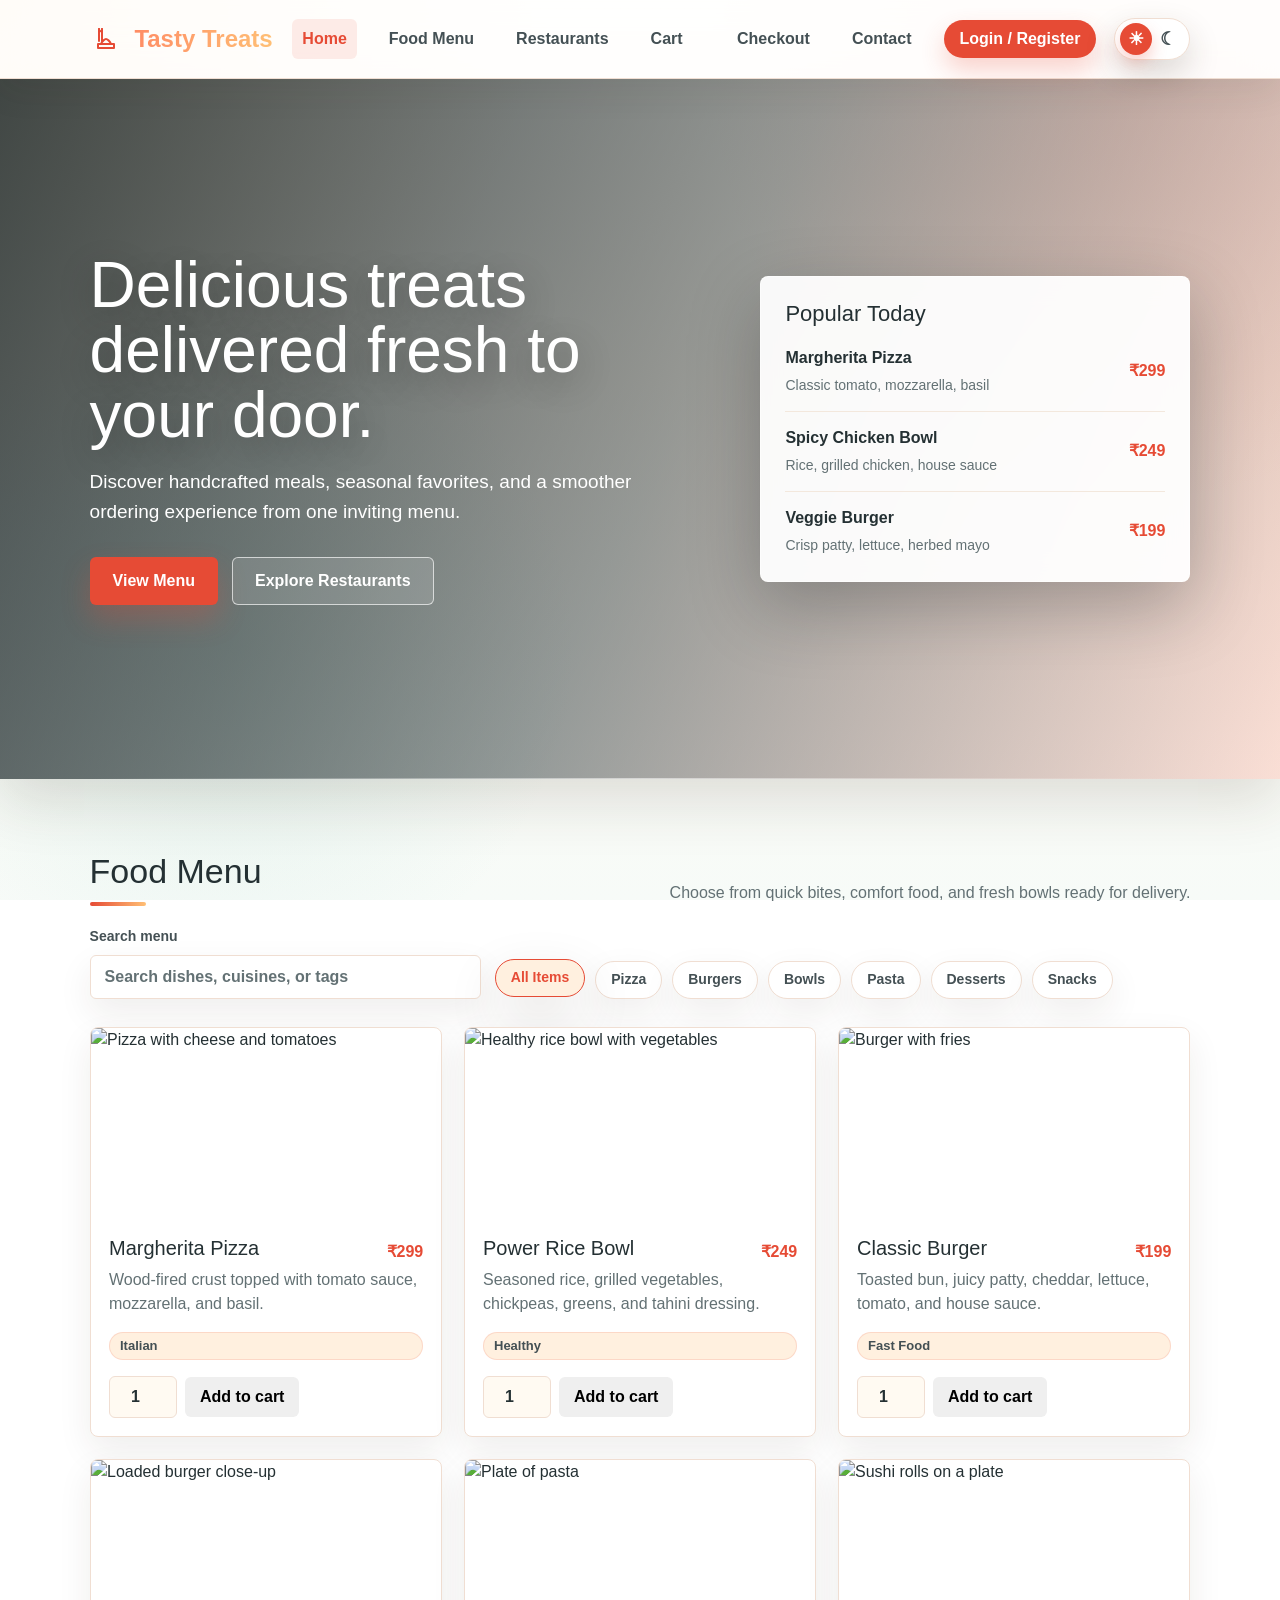
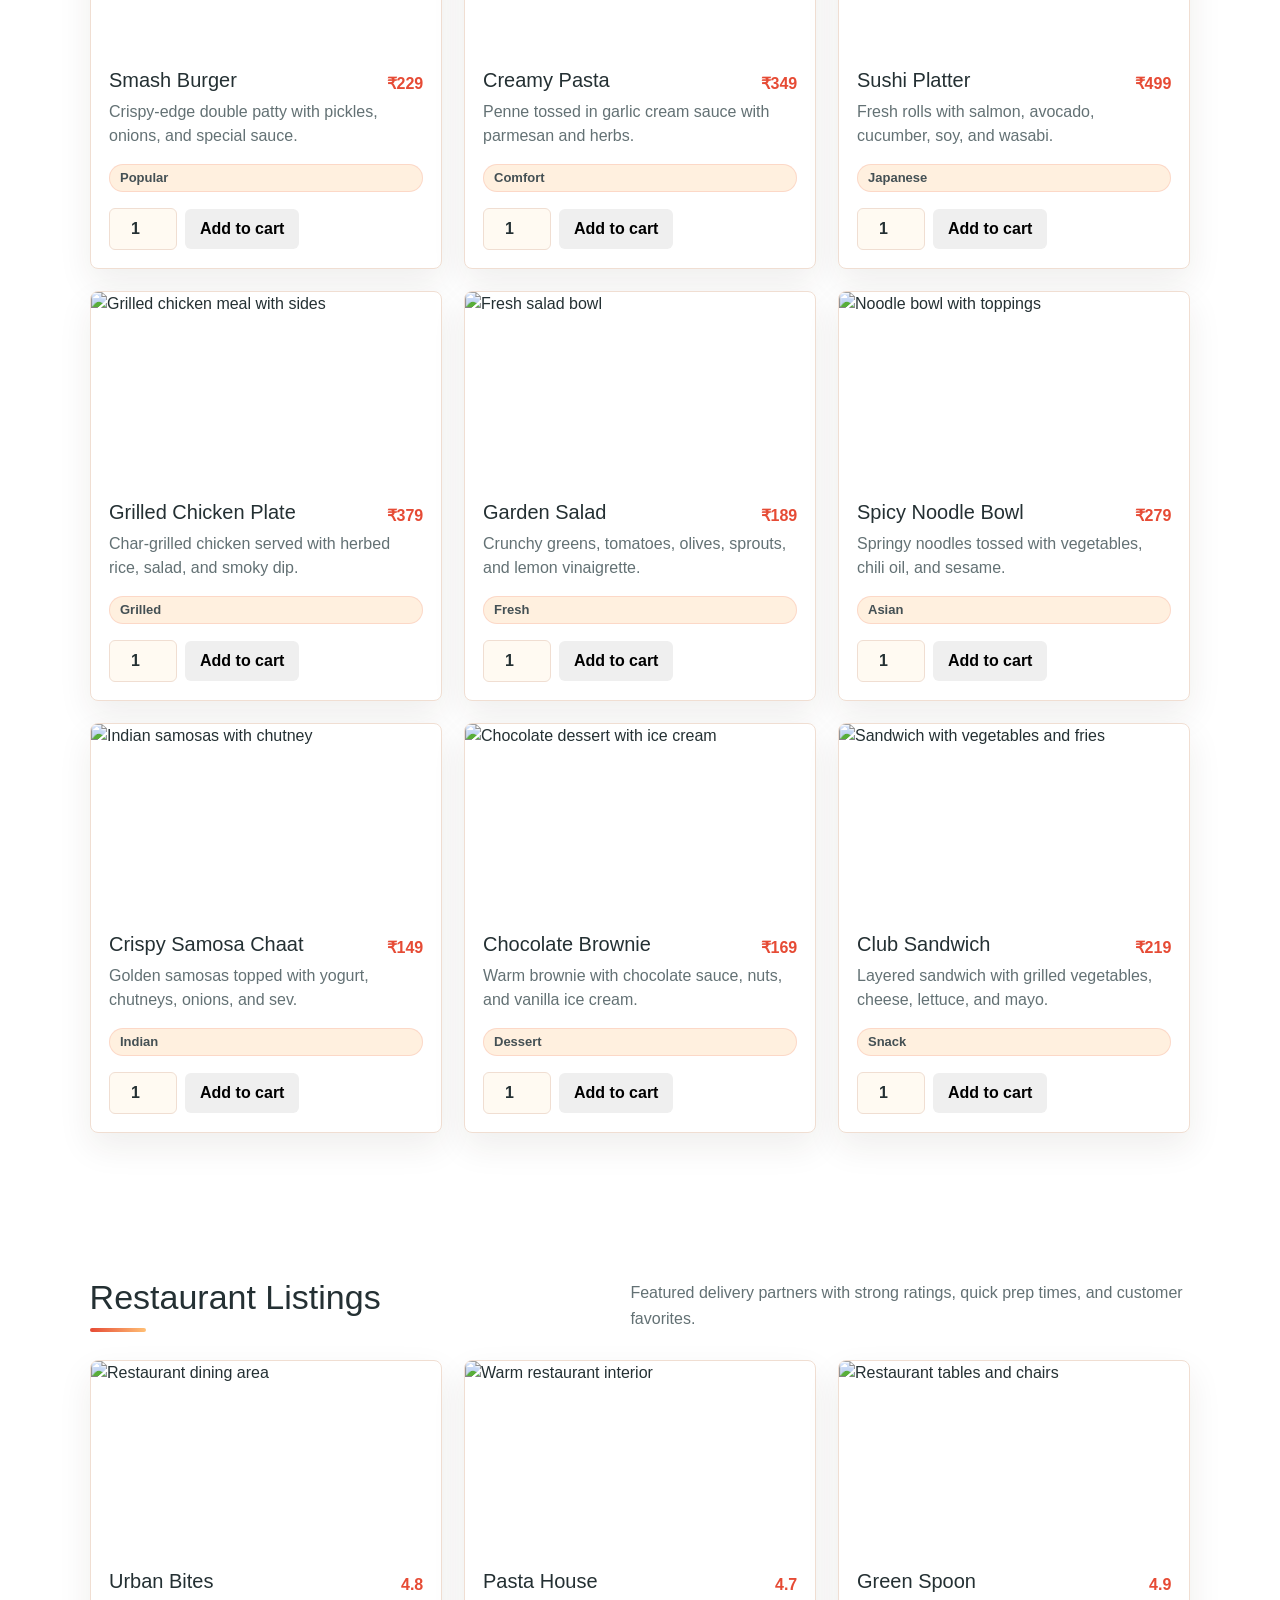
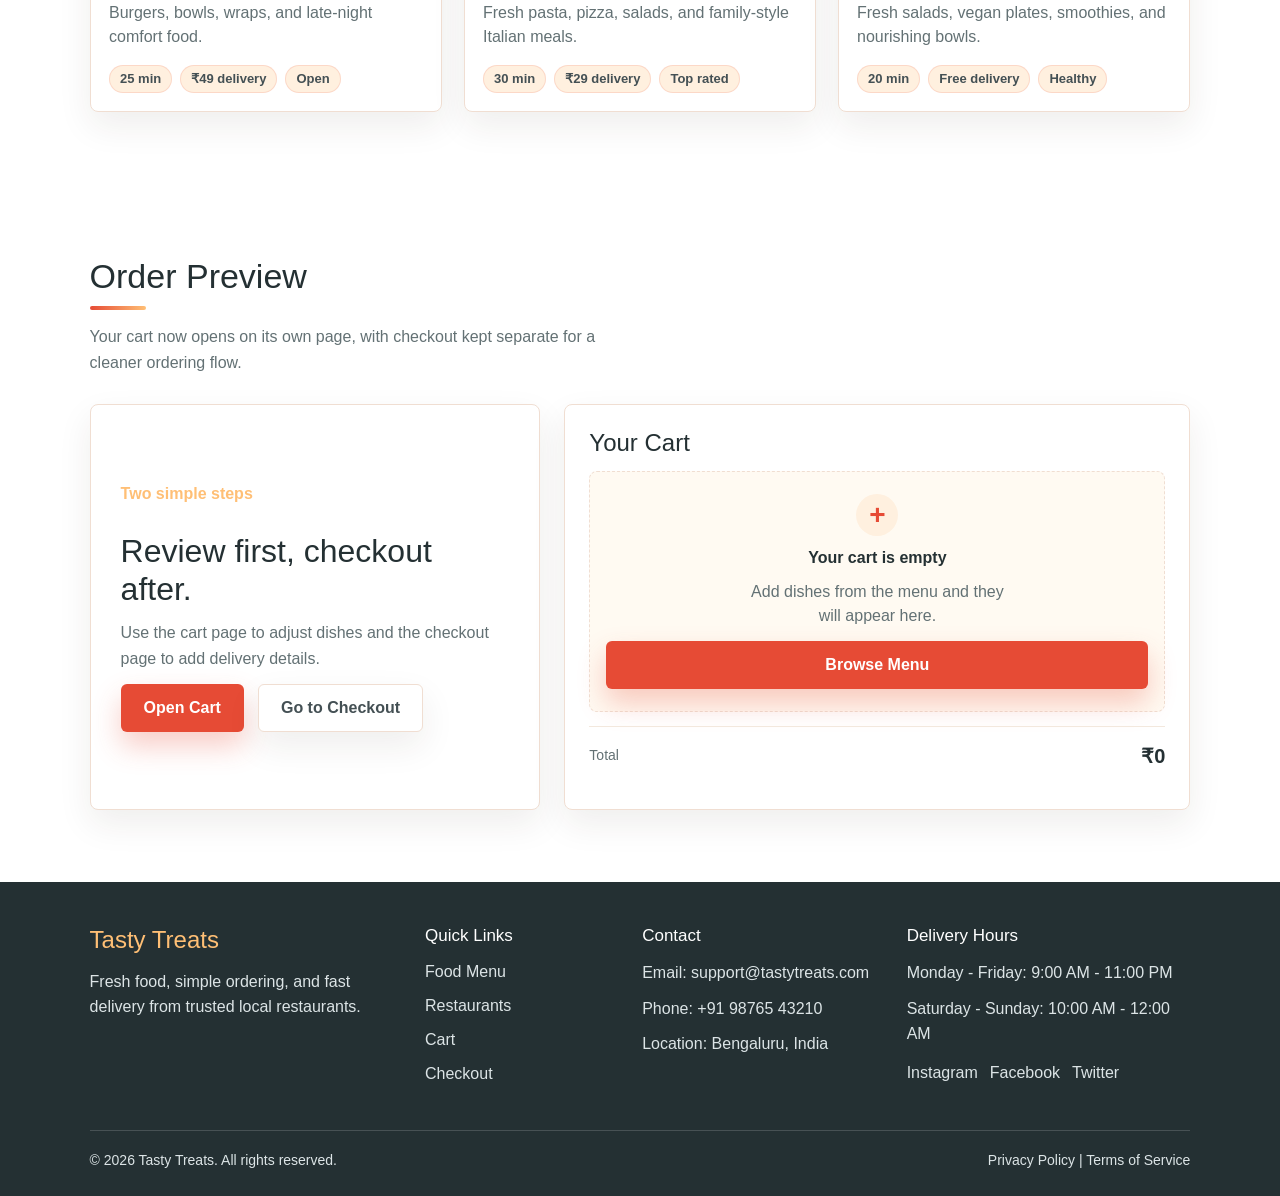
==== commit f7cff501: "Polish responsive UI for deployment" ====
--- a/index.html
+++ b/index.html
@@ -8,7 +8,7 @@
   <link rel="stylesheet" href="css/style.css">
 </head>
 <body>
-  <header class="navbar">
+  <header class="navbar navbar-expand-lg">
     <a class="brand" href="#">
       <span class="brand-logo" aria-hidden="true">
         <svg viewBox="0 0 64 64" width="32" height="32" fill="none" stroke="currentColor" stroke-width="4" stroke-linecap="round" stroke-linejoin="round">
@@ -27,13 +27,13 @@
       <span class="toggle-icon moon">☾</span>
     </label>
     <input class="nav-toggle" type="checkbox" id="nav-toggle" aria-label="Toggle navigation menu">
-    <label class="nav-toggle-label" for="nav-toggle" aria-hidden="true">
+    <label class="nav-toggle-label" for="nav-toggle" role="button" aria-label="Open navigation menu">
       <span></span>
       <span></span>
       <span></span>
     </label>
-    <nav class="nav-links" aria-label="Primary navigation">
-      <a href="#">Home</a>
+    <nav class="nav-links navbar-nav" aria-label="Primary navigation">
+      <a href="#" aria-current="page">Home</a>
       <a href="#menu">Food Menu</a>
       <a href="#restaurants">Restaurants</a>
       <a href="cart.html">Cart <span id="cart-count-badge" class="cart-badge"></span></a>
--- a/css/style.css
+++ b/css/style.css
@@ -1050,13 +1050,27 @@
 
 .account-layout {
   display: grid;
-  grid-template-columns: repeat(2, minmax(0, 1fr));
+  grid-template-columns: minmax(280px, 0.92fr) minmax(320px, 1.08fr);
   gap: 24px;
+  max-width: 1120px;
+  margin: 0 auto;
   align-items: start;
 }
 
 .account-card {
+  display: flex;
+  flex-direction: column;
+  width: 100%;
+  min-height: 100%;
   padding: 28px;
+}
+
+.account-card--login {
+  grid-column: 1;
+}
+
+.account-card--register {
+  grid-column: 2;
 }
 
 .account-card h2 {
@@ -1073,6 +1087,13 @@
 .account-form {
   display: grid;
   gap: 16px;
+  flex: 1;
+  align-content: start;
+}
+
+.account-form .button {
+  width: 100%;
+  margin-top: 4px;
 }
 
 .form-row {
@@ -1248,6 +1269,11 @@
   .order-layout {
     grid-template-columns: 1fr;
   }
+
+  .account-card--login,
+  .account-card--register {
+    grid-column: 1;
+  }
 }
 
 .footer a {
@@ -1697,6 +1723,16 @@
   background: rgba(255, 255, 255, 0.38);
 }
 
+.cart-page-section.container-fluid {
+  padding-left: 7%;
+  padding-right: 7%;
+}
+
+.checkout-page-section.container-fluid {
+  padding-left: 7%;
+  padding-right: 7%;
+}
+
 .cart-page-layout,
 .checkout-page-layout,
 .order-preview-layout {
@@ -1704,6 +1740,32 @@
   grid-template-columns: minmax(0, 1.25fr) minmax(300px, 0.75fr);
   gap: 24px;
   align-items: start;
+}
+
+.cart-page-layout.row {
+  --bs-gutter-x: 24px;
+  --bs-gutter-y: 24px;
+  display: flex;
+  gap: 0;
+  margin-left: calc(-0.5 * var(--bs-gutter-x));
+  margin-right: calc(-0.5 * var(--bs-gutter-x));
+}
+
+.cart-page-layout.row > * {
+  min-width: 0;
+}
+
+.checkout-page-layout.row {
+  --bs-gutter-x: 24px;
+  --bs-gutter-y: 24px;
+  display: flex;
+  gap: 0;
+  margin-left: calc(-0.5 * var(--bs-gutter-x));
+  margin-right: calc(-0.5 * var(--bs-gutter-x));
+}
+
+.checkout-page-layout.row > * {
+  min-width: 0;
 }
 
 .cart-list-panel,
@@ -1735,6 +1797,10 @@
   top: 96px;
 }
 
+.cart-page-layout .cart-order-summary {
+  top: 92px;
+}
+
 .panel-heading {
   margin-bottom: 20px;
 }
@@ -1765,6 +1831,10 @@
   border: 1px solid var(--border-soft);
   border-radius: 8px;
   background: var(--surface-soft);
+}
+
+.cart-page-item > * {
+  min-width: 0;
 }
 
 .cart-page-item-main,
@@ -1863,6 +1933,11 @@
 .cart-order-summary {
   display: grid;
   gap: 12px;
+  width: 100%;
+}
+
+.cart-order-summary .button {
+  width: 100%;
 }
 
 .summary-line,
@@ -1925,6 +2000,34 @@
   grid-template-columns: minmax(0, 1fr) minmax(300px, 0.72fr);
 }
 
+.checkout-form.row {
+  --bs-gutter-x: 16px;
+  --bs-gutter-y: 16px;
+  display: flex;
+  gap: 0;
+}
+
+.checkout-form.row > * {
+  min-width: 0;
+}
+
+.checkout-form .form-group {
+  display: grid;
+  align-content: start;
+  gap: 8px;
+}
+
+.checkout-panel input,
+.checkout-panel select,
+.checkout-panel textarea {
+  min-height: 50px;
+  background: var(--surface);
+}
+
+.checkout-panel textarea {
+  min-height: 112px;
+}
+
 .checkout-summary {
   padding: 24px;
 }
@@ -1967,7 +2070,6 @@
 
 @media (max-width: 900px) {
   .cart-page-hero,
-  .cart-page-layout,
   .checkout-page-layout,
   .order-preview-layout {
     grid-template-columns: 1fr;
@@ -1978,6 +2080,16 @@
     padding: 54px 6%;
   }
 
+  .cart-page-section.container-fluid {
+    padding-left: 6%;
+    padding-right: 6%;
+  }
+
+  .checkout-page-section.container-fluid {
+    padding-left: 6%;
+    padding-right: 6%;
+  }
+
   .cart-order-summary,
   .checkout-summary-panel {
     position: static;
@@ -1995,6 +2107,30 @@
 }
 
 @media (max-width: 600px) {
+  .cart-page-hero {
+    gap: 22px;
+  }
+
+  .cart-page-hero h1 {
+    font-size: clamp(30px, 10vw, 42px);
+  }
+
+  .cart-page-hero p {
+    font-size: 16px;
+  }
+
+  .cart-page-section.container-fluid {
+    padding-top: 38px;
+    padding-left: 16px;
+    padding-right: 16px;
+  }
+
+  .checkout-page-section.container-fluid {
+    padding-top: 38px;
+    padding-left: 16px;
+    padding-right: 16px;
+  }
+
   .cart-list-panel,
   .cart-order-summary,
   .checkout-panel,
@@ -2005,14 +2141,23 @@
 
   .cart-page-item {
     grid-template-columns: 1fr;
+    gap: 14px;
+    padding: 14px;
   }
 
   .cart-page-item-price {
-    justify-items: start;
+    display: flex;
+    align-items: center;
+    justify-content: space-between;
+    gap: 12px;
+    width: 100%;
   }
 
   .cart-page-item-main {
-    align-items: flex-start;
+    display: grid;
+    grid-template-columns: 82px minmax(0, 1fr);
+    align-items: start;
+    gap: 12px;
   }
 
   .cart-page-item-main img {
@@ -2021,8 +2166,23 @@
     flex-basis: 82px;
   }
 
+  .quantity-controls {
+    display: grid;
+    grid-template-columns: 38px 34px 38px minmax(92px, 1fr);
+    width: 100%;
+  }
+
+  .quantity-value {
+    align-self: center;
+  }
+
+  .remove-button {
+    width: 100%;
+  }
+
   .checkout-submit-row {
     grid-template-columns: 1fr;
+    gap: 12px;
   }
 
   .summary-total {
@@ -2035,14 +2195,28 @@
     padding: 42px 16px;
   }
 
+  .checkout-form.row {
+    --bs-gutter-y: 14px;
+  }
+
   .cart-page-steps {
     display: grid;
     grid-template-columns: 1fr;
   }
 
+  .cart-page-item-main {
+    grid-template-columns: 72px minmax(0, 1fr);
+  }
+
+  .cart-page-item-main img {
+    width: 72px;
+    height: 68px;
+    flex-basis: 72px;
+  }
+
   .quantity-controls {
     display: grid;
-    grid-template-columns: 38px 28px 38px;
+    grid-template-columns: 38px 30px 38px;
   }
 
   .remove-button {
@@ -2050,3 +2224,415 @@
     width: 100%;
   }
 }
+
+@media (max-width: 991px) {
+  .navbar {
+    position: sticky;
+    top: 0;
+    z-index: 1050;
+    display: grid;
+    grid-template-columns: minmax(0, 1fr) auto auto;
+    align-items: center;
+    gap: 12px;
+    padding: 14px max(16px, 5%);
+    overflow: visible;
+  }
+
+  .brand {
+    min-width: 0;
+    font-size: clamp(20px, 5vw, 24px);
+  }
+
+  .brand span:last-child {
+    overflow: hidden;
+    text-overflow: ellipsis;
+    white-space: nowrap;
+  }
+
+  .theme-toggle-label {
+    order: 2;
+  }
+
+  .nav-toggle-label {
+    order: 3;
+    display: inline-flex;
+    width: 44px;
+    height: 44px;
+    margin: 0;
+    box-shadow: none;
+  }
+
+  .nav-links.navbar-nav,
+  .nav-links {
+    position: absolute;
+    top: calc(100% + 10px);
+    left: max(16px, 5%);
+    right: max(16px, 5%);
+    z-index: 1060;
+    display: grid;
+    grid-template-columns: 1fr;
+    gap: 8px;
+    width: auto;
+    max-height: calc(100vh - 96px);
+    margin: 0;
+    padding: 12px;
+    overflow-y: auto;
+    border: 1px solid var(--border);
+    border-radius: 8px;
+    background: color-mix(in srgb, var(--surface) 96%, transparent);
+    box-shadow: var(--shadow-strong);
+    opacity: 0;
+    visibility: hidden;
+    pointer-events: none;
+    transform: translateY(-8px);
+    transition: opacity 0.22s ease, transform 0.22s ease, visibility 0.22s ease;
+    backdrop-filter: blur(18px);
+  }
+
+  .nav-toggle:checked ~ .nav-links {
+    display: grid;
+    grid-template-columns: 1fr;
+    opacity: 1;
+    visibility: visible;
+    pointer-events: auto;
+    transform: translateY(0);
+  }
+
+  .nav-links a {
+    display: flex;
+    align-items: center;
+    justify-content: flex-start;
+    width: 100%;
+    min-height: 44px;
+    padding: 10px 12px;
+    border: 0;
+    border-radius: 6px;
+    background: transparent;
+    color: var(--muted-strong);
+    text-align: left;
+  }
+
+  .nav-links a:hover {
+    background: var(--surface-soft);
+    transform: none;
+  }
+
+  .nav-links .nav-account {
+    justify-content: center;
+    min-height: 44px;
+    padding: 10px 12px;
+    color: #ffffff;
+    text-align: center;
+  }
+}
+
+@media (max-width: 480px) {
+  .navbar {
+    padding: 12px 16px;
+  }
+
+  .nav-links.navbar-nav,
+  .nav-links {
+    left: 16px;
+    right: 16px;
+    top: calc(100% + 8px);
+  }
+}
+
+/* Final UI polish */
+.navbar {
+  min-height: 78px;
+}
+
+.nav-links a {
+  border-radius: 6px;
+  padding: 8px 4px;
+}
+
+.nav-links a:not(.nav-account):hover {
+  background: color-mix(in srgb, var(--brand) 8%, transparent);
+}
+
+.nav-toggle-label {
+  transition: border-color 0.2s ease, background 0.2s ease, transform 0.2s ease;
+}
+
+.nav-toggle-label:hover {
+  border-color: color-mix(in srgb, var(--brand) 45%, var(--border));
+  transform: translateY(-1px);
+}
+
+.nav-toggle:checked + .nav-toggle-label {
+  border-color: var(--brand);
+  background: var(--pill);
+}
+
+.nav-toggle:checked + .nav-toggle-label span:nth-child(1) {
+  transform: translateY(7px) rotate(45deg);
+}
+
+.nav-toggle:checked + .nav-toggle-label span:nth-child(2) {
+  opacity: 0;
+}
+
+.nav-toggle:checked + .nav-toggle-label span:nth-child(3) {
+  transform: translateY(-7px) rotate(-45deg);
+}
+
+.nav-toggle-label span {
+  transition: transform 0.2s ease, opacity 0.2s ease;
+}
+
+.hero {
+  border-radius: 0;
+}
+
+.hero > div:first-child {
+  max-width: 720px;
+}
+
+.hero-panel,
+.cart-list-panel,
+.cart-order-summary,
+.checkout-panel,
+.checkout-summary,
+.cart-page-empty,
+.account-card,
+.menu-empty {
+  backdrop-filter: blur(12px);
+}
+
+.button,
+.filter-button,
+.quantity-button,
+input,
+select,
+textarea {
+  -webkit-tap-highlight-color: transparent;
+}
+
+.button:focus-visible,
+.filter-button:focus-visible,
+.quantity-button:focus-visible,
+.nav-links a:focus-visible,
+input:focus-visible,
+select:focus-visible,
+textarea:focus-visible {
+  outline: 3px solid color-mix(in srgb, var(--brand-warm) 70%, transparent);
+  outline-offset: 3px;
+}
+
+.button.primary:hover,
+.add-to-cart:hover {
+  filter: brightness(0.98);
+}
+
+.menu-card,
+.restaurant-card {
+  display: flex;
+  flex-direction: column;
+}
+
+.menu-card .card-body,
+.restaurant-card .card-body {
+  display: flex;
+  flex: 1;
+  flex-direction: column;
+}
+
+.menu-card .tag,
+.restaurant-card .restaurant-meta {
+  margin-top: auto;
+}
+
+.menu-card .card-body > div:last-child {
+  margin-top: 16px;
+}
+
+.qty-input {
+  text-align: center;
+}
+
+.cart-badge {
+  display: inline-flex;
+  align-items: center;
+  justify-content: center;
+  min-width: 0;
+}
+
+@media (max-width: 991px) {
+  .navbar {
+    min-height: 68px;
+  }
+
+  .nav-links a {
+    padding: 10px 12px;
+  }
+
+  .hero {
+    padding-top: 58px;
+  }
+}
+
+@media (max-width: 700px) {
+  .section-header {
+    gap: 10px;
+  }
+
+  .menu-filter {
+    gap: 16px;
+  }
+
+  .category-nav {
+    gap: 8px;
+  }
+
+  .filter-button {
+    min-height: 42px;
+  }
+
+  .hero-actions .button {
+    min-height: 50px;
+  }
+}
+
+@media (max-width: 480px) {
+  .brand-logo svg {
+    width: 28px;
+    height: 28px;
+  }
+
+  .nav-toggle-label {
+    width: 42px;
+    height: 42px;
+  }
+
+  .hero {
+    padding-top: 48px;
+  }
+
+  .hero h1 {
+    line-height: 1.08;
+  }
+
+  .hero-panel h2,
+  .panel-heading h2,
+  .summary-heading h3 {
+    font-size: 22px;
+  }
+
+  .card-body h3 {
+    font-size: 19px;
+  }
+}
+
+/* Deployment polish */
+:target {
+  scroll-margin-top: 96px;
+}
+
+.nav-links a[aria-current="page"] {
+  color: var(--brand);
+  background: color-mix(in srgb, var(--brand) 10%, transparent);
+}
+
+.nav-links .nav-account[aria-current="page"] {
+  color: #ffffff;
+  background: color-mix(in srgb, var(--brand) 92%, #111 8%);
+}
+
+.theme-toggle-label:hover,
+.theme-toggle:focus-visible + .theme-toggle-label,
+.nav-toggle:focus-visible + .nav-toggle-label {
+  border-color: color-mix(in srgb, var(--brand) 55%, var(--border));
+  box-shadow: 0 0 0 4px color-mix(in srgb, var(--brand) 14%, transparent), var(--shadow);
+}
+
+.button,
+.filter-button,
+.quantity-button,
+.nav-toggle-label,
+.theme-toggle-label,
+.nav-links a {
+  touch-action: manipulation;
+}
+
+.button:active,
+.filter-button:active,
+.quantity-button:active,
+.nav-toggle-label:active {
+  transform: translateY(0);
+}
+
+.menu-card,
+.restaurant-card,
+.cart-list-panel,
+.cart-order-summary,
+.checkout-panel,
+.checkout-summary,
+.account-card {
+  will-change: transform;
+}
+
+.card-row,
+.summary-line,
+.summary-total,
+.checkout-summary-item {
+  min-width: 0;
+}
+
+.summary-line strong,
+.summary-total strong,
+.checkout-summary-item > strong {
+  white-space: nowrap;
+}
+
+input:invalid:not(:placeholder-shown),
+textarea:invalid:not(:placeholder-shown),
+select:invalid {
+  border-color: color-mix(in srgb, var(--brand) 70%, #b00020);
+}
+
+.checkout-summary:empty {
+  min-height: 148px;
+}
+
+.footer a {
+  border-radius: 4px;
+}
+
+.footer a:focus-visible {
+  outline: 3px solid color-mix(in srgb, var(--brand-warm) 70%, transparent);
+  outline-offset: 3px;
+}
+
+@media (min-width: 992px) {
+  .nav-links a {
+    padding: 8px 10px;
+  }
+
+  .nav-links .nav-account {
+    padding-inline: 16px;
+  }
+}
+
+@media (max-width: 991px) {
+  :target {
+    scroll-margin-top: 88px;
+  }
+
+  .nav-links a[aria-current="page"] {
+    background: var(--surface-soft);
+  }
+}
+
+@media (prefers-reduced-motion: reduce) {
+  *,
+  *::before,
+  *::after {
+    scroll-behavior: auto !important;
+    transition-duration: 0.01ms !important;
+    animation-duration: 0.01ms !important;
+    animation-iteration-count: 1 !important;
+  }
+}
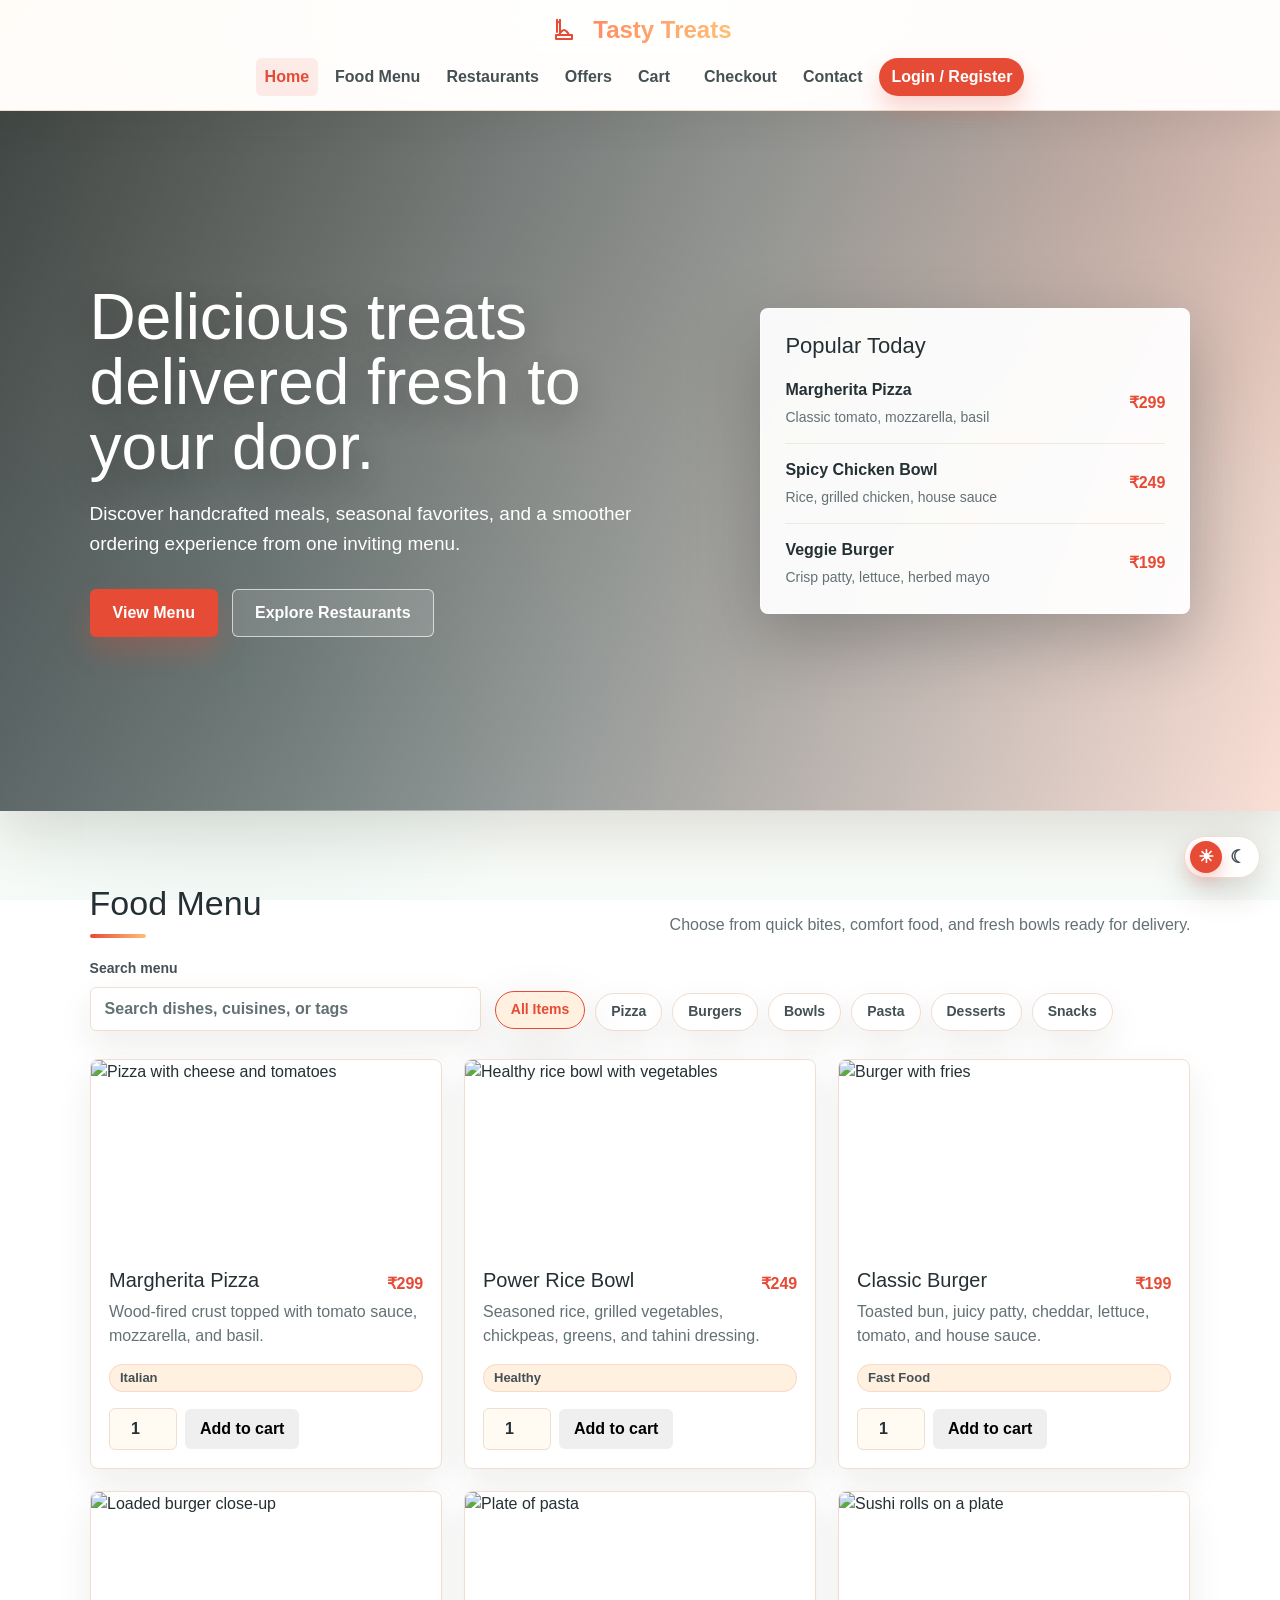
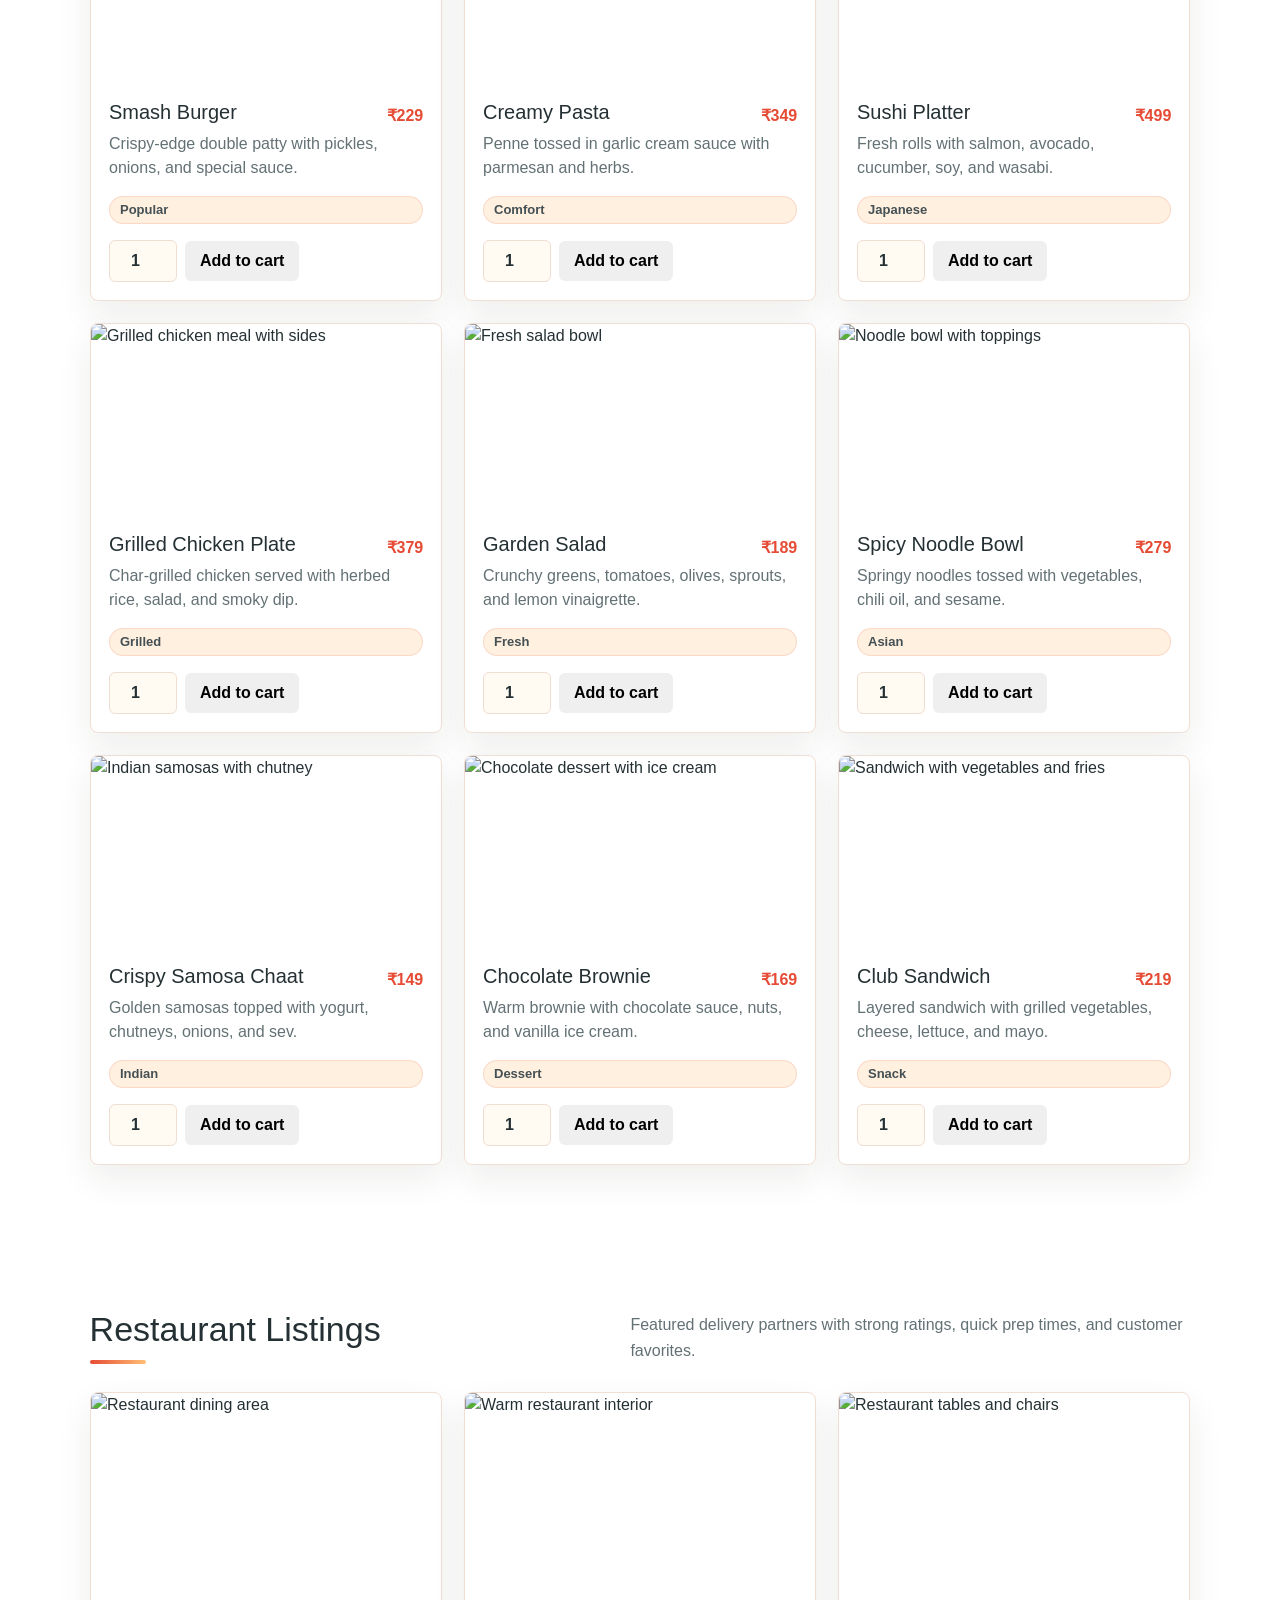
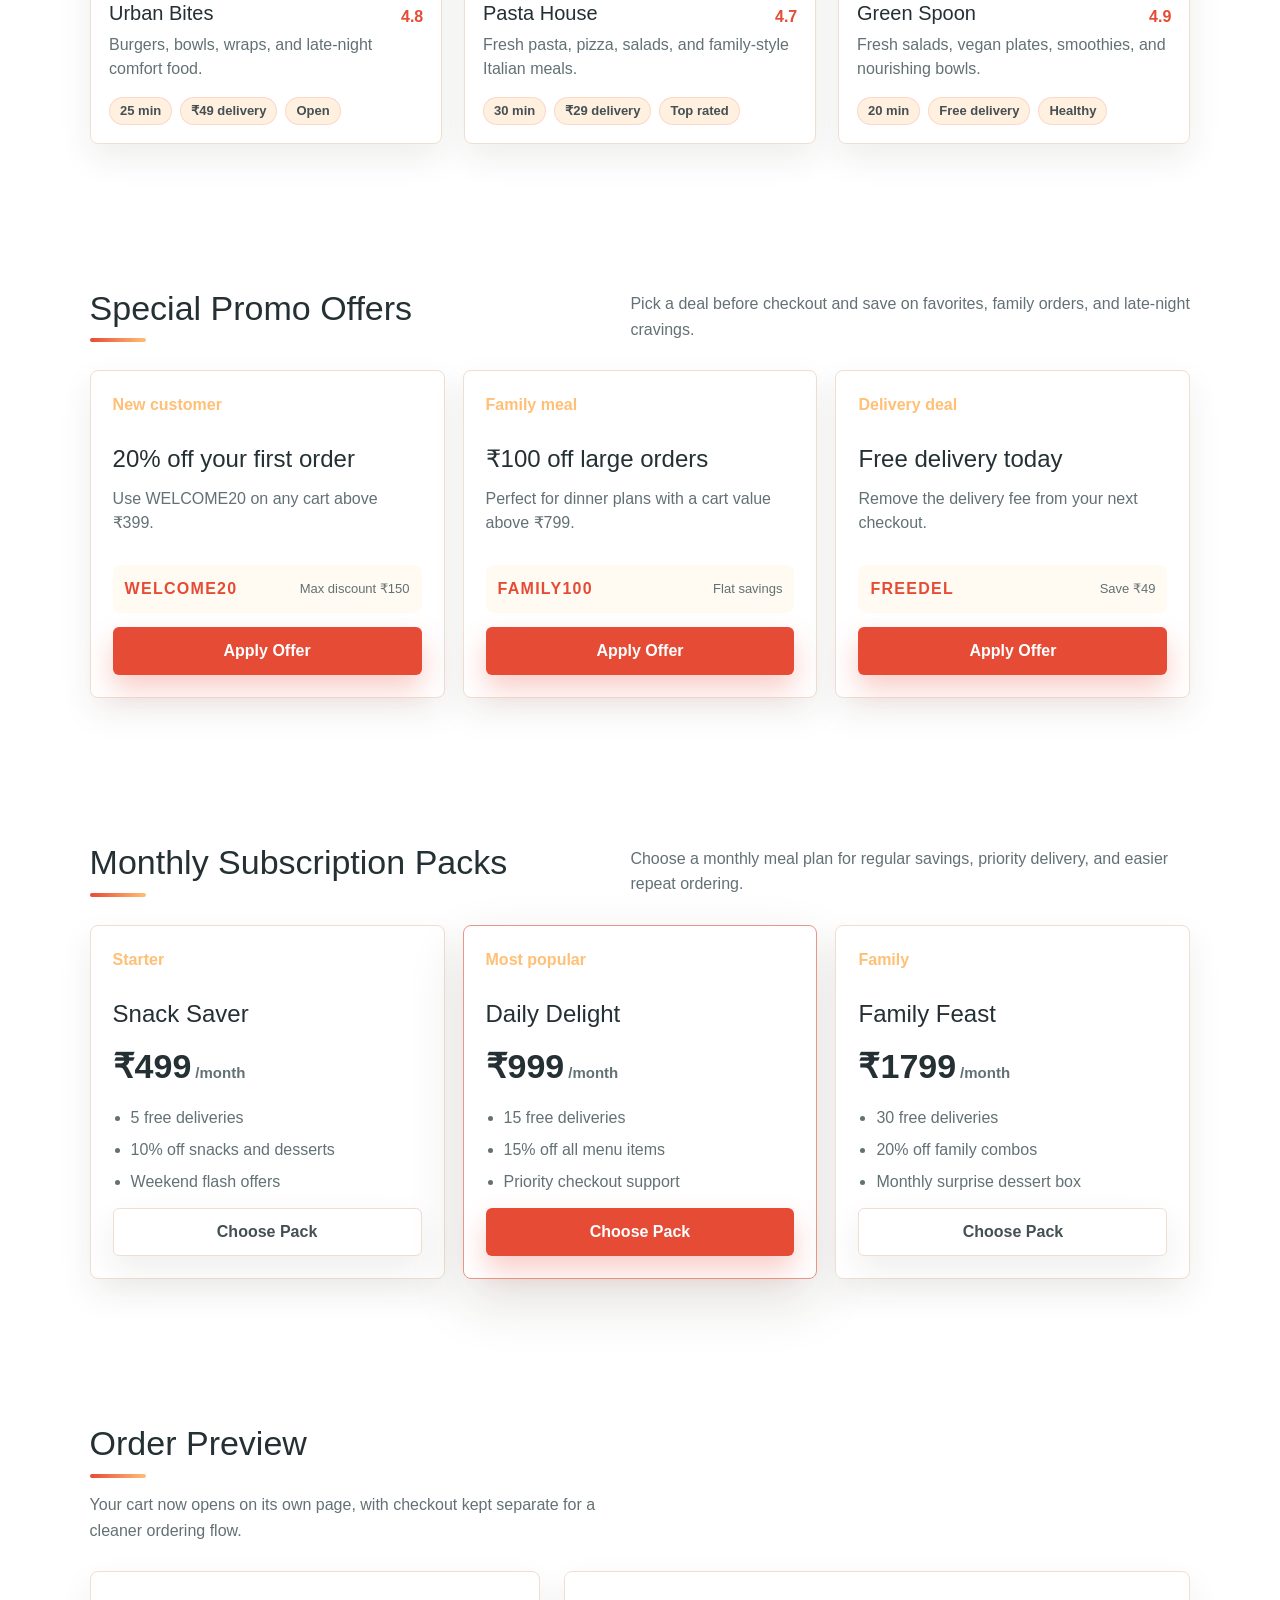
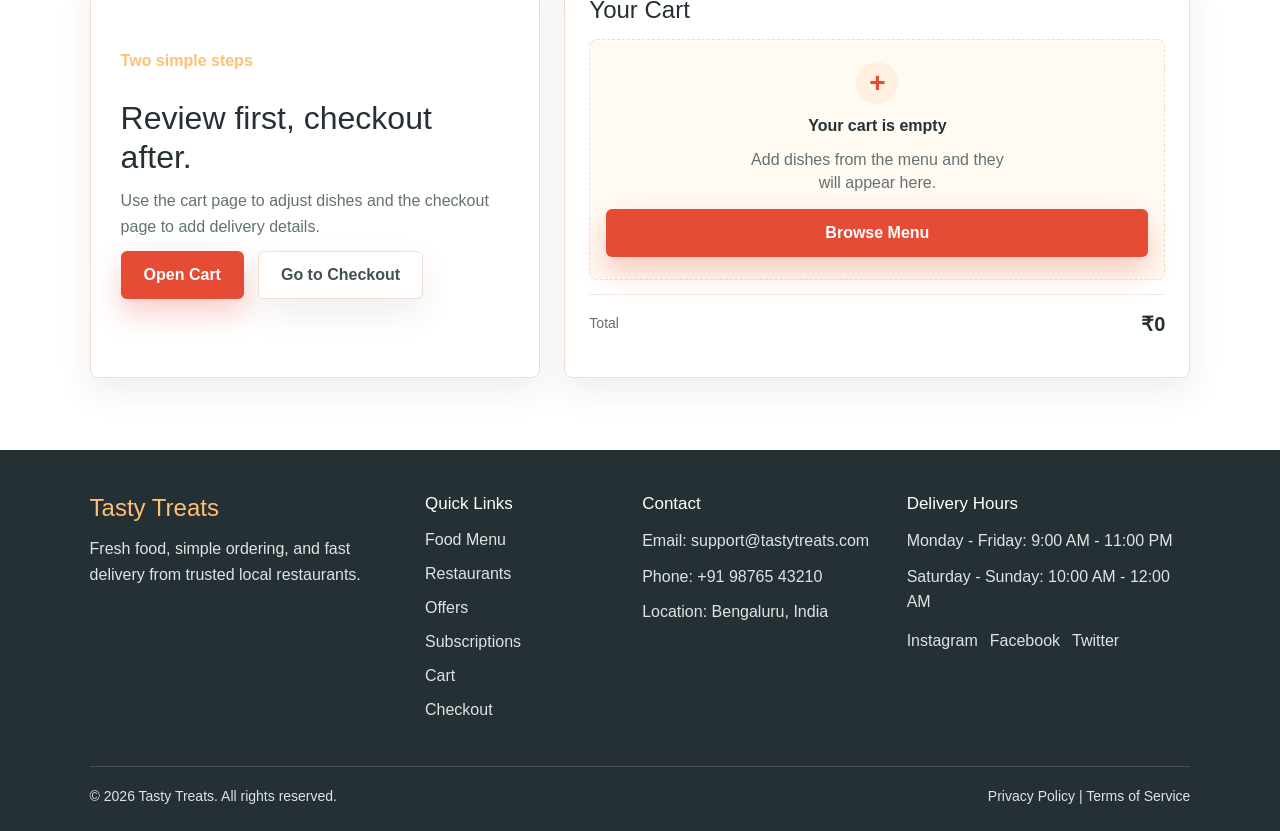
==== commit 05fb4a2a: "Add auth checkout offers and navbar updates" ====
--- a/index.html
+++ b/index.html
@@ -21,11 +21,6 @@
       </span>
       <span>Tasty Treats</span>
     </a>
-    <input class="theme-toggle" type="checkbox" id="theme-toggle" aria-label="Toggle dark mode">
-    <label class="theme-toggle-label" for="theme-toggle" title="Toggle dark mode">
-      <span class="toggle-icon sun">☀</span>
-      <span class="toggle-icon moon">☾</span>
-    </label>
     <input class="nav-toggle" type="checkbox" id="nav-toggle" aria-label="Toggle navigation menu">
     <label class="nav-toggle-label" for="nav-toggle" role="button" aria-label="Open navigation menu">
       <span></span>
@@ -36,12 +31,18 @@
       <a href="#" aria-current="page">Home</a>
       <a href="#menu">Food Menu</a>
       <a href="#restaurants">Restaurants</a>
+      <a href="#offers">Offers</a>
       <a href="cart.html">Cart <span id="cart-count-badge" class="cart-badge"></span></a>
       <a href="checkout.html">Checkout</a>
       <a href="#footer">Contact</a>
       <a class="nav-account" href="account.html">Login / Register</a>
     </nav>
   </header>
+  <input class="theme-toggle" type="checkbox" id="theme-toggle" aria-label="Toggle dark mode">
+  <label class="theme-toggle-label" for="theme-toggle" title="Toggle dark mode">
+    <span class="toggle-icon sun">☀</span>
+    <span class="toggle-icon moon">☾</span>
+  </label>
 
   <main>
     <section class="hero">
@@ -306,6 +307,93 @@
               <span class="tag">Healthy</span>
             </div>
           </div>
+        </article>
+      </div>
+    </section>
+
+    <section class="section" id="offers">
+      <div class="section-header">
+        <h2>Special Promo Offers</h2>
+        <p>Pick a deal before checkout and save on favorites, family orders, and late-night cravings.</p>
+      </div>
+
+      <div class="promo-grid">
+        <article class="promo-card" data-code="WELCOME20" data-type="percent" data-value="20" data-min="399">
+          <span class="eyebrow">New customer</span>
+          <h3>20% off your first order</h3>
+          <p>Use WELCOME20 on any cart above ₹399.</p>
+          <div class="promo-meta">
+            <strong>WELCOME20</strong>
+            <span>Max discount ₹150</span>
+          </div>
+          <button class="button primary apply-promo" type="button">Apply Offer</button>
+        </article>
+
+        <article class="promo-card" data-code="FAMILY100" data-type="flat" data-value="100" data-min="799">
+          <span class="eyebrow">Family meal</span>
+          <h3>₹100 off large orders</h3>
+          <p>Perfect for dinner plans with a cart value above ₹799.</p>
+          <div class="promo-meta">
+            <strong>FAMILY100</strong>
+            <span>Flat savings</span>
+          </div>
+          <button class="button primary apply-promo" type="button">Apply Offer</button>
+        </article>
+
+        <article class="promo-card" data-code="FREEDEL" data-type="delivery" data-value="49" data-min="0">
+          <span class="eyebrow">Delivery deal</span>
+          <h3>Free delivery today</h3>
+          <p>Remove the delivery fee from your next checkout.</p>
+          <div class="promo-meta">
+            <strong>FREEDEL</strong>
+            <span>Save ₹49</span>
+          </div>
+          <button class="button primary apply-promo" type="button">Apply Offer</button>
+        </article>
+      </div>
+    </section>
+
+    <section class="section alt" id="subscriptions">
+      <div class="section-header">
+        <h2>Monthly Subscription Packs</h2>
+        <p>Choose a monthly meal plan for regular savings, priority delivery, and easier repeat ordering.</p>
+      </div>
+
+      <div class="subscription-grid">
+        <article class="subscription-card" data-plan="Snack Saver" data-price="499">
+          <span class="eyebrow">Starter</span>
+          <h3>Snack Saver</h3>
+          <div class="subscription-price">₹499<span>/month</span></div>
+          <ul>
+            <li>5 free deliveries</li>
+            <li>10% off snacks and desserts</li>
+            <li>Weekend flash offers</li>
+          </ul>
+          <button class="button ghost choose-plan" type="button">Choose Pack</button>
+        </article>
+
+        <article class="subscription-card featured" data-plan="Daily Delight" data-price="999">
+          <span class="eyebrow">Most popular</span>
+          <h3>Daily Delight</h3>
+          <div class="subscription-price">₹999<span>/month</span></div>
+          <ul>
+            <li>15 free deliveries</li>
+            <li>15% off all menu items</li>
+            <li>Priority checkout support</li>
+          </ul>
+          <button class="button primary choose-plan" type="button">Choose Pack</button>
+        </article>
+
+        <article class="subscription-card" data-plan="Family Feast" data-price="1799">
+          <span class="eyebrow">Family</span>
+          <h3>Family Feast</h3>
+          <div class="subscription-price">₹1799<span>/month</span></div>
+          <ul>
+            <li>30 free deliveries</li>
+            <li>20% off family combos</li>
+            <li>Monthly surprise dessert box</li>
+          </ul>
+          <button class="button ghost choose-plan" type="button">Choose Pack</button>
         </article>
       </div>
     </section>
@@ -344,6 +432,8 @@
         <h4>Quick Links</h4>
         <a href="#menu">Food Menu</a>
         <a href="#restaurants">Restaurants</a>
+        <a href="#offers">Offers</a>
+        <a href="#subscriptions">Subscriptions</a>
         <a href="cart.html">Cart</a>
         <a href="checkout.html">Checkout</a>
       </div>
--- a/css/style.css
+++ b/css/style.css
@@ -753,6 +753,132 @@
 .modal-overlay { animation: fadeIn 180ms ease both; }
 .modal-box { box-shadow: var(--shadow-strong); }
 
+.auth-modal-overlay {
+  position: fixed;
+  inset: 0;
+  z-index: 9999;
+  display: grid;
+  place-items: center;
+  padding: 18px;
+  background: rgba(15, 23, 42, 0.56);
+}
+
+.auth-modal-box {
+  position: relative;
+  width: min(440px, 100%);
+  padding: 28px;
+  border: 1px solid var(--border);
+  border-radius: 8px;
+  background: var(--surface);
+}
+
+.auth-modal-box h3 {
+  margin: 8px 0;
+  font-size: clamp(24px, 4vw, 32px);
+}
+
+.auth-modal-box p {
+  margin: 0;
+  color: var(--muted);
+}
+
+.auth-modal-actions {
+  display: flex;
+  gap: 10px;
+  margin-top: 22px;
+}
+
+.auth-modal-actions .button {
+  flex: 1;
+}
+
+.auth-modal-close {
+  position: absolute;
+  top: 12px;
+  right: 12px;
+  width: 34px;
+  height: 34px;
+  border: 1px solid var(--border);
+  border-radius: 50%;
+  background: var(--surface-soft);
+  color: var(--text);
+  font-size: 22px;
+  line-height: 1;
+  cursor: pointer;
+}
+
+.account-card-highlight {
+  outline: 3px solid rgba(239, 68, 68, 0.28);
+  outline-offset: 4px;
+}
+
+.account-status {
+  width: min(1120px, 92%);
+  margin: 0 auto 22px;
+  padding: 18px;
+  border: 1px solid var(--border);
+  border-radius: 8px;
+  background: var(--surface-soft);
+  box-shadow: var(--shadow);
+  display: flex;
+  align-items: center;
+  justify-content: space-between;
+  gap: 16px;
+}
+
+.account-status > div,
+.account-status:not(:has(> div)) {
+  display: grid;
+  gap: 4px;
+}
+
+.account-status strong {
+  color: var(--text);
+  font-size: 18px;
+}
+
+.account-status span {
+  color: var(--muted);
+}
+
+.account-status .button {
+  width: auto;
+  min-width: 120px;
+}
+
+.order-success-modal {
+  width: min(460px, 100%);
+  padding: 28px;
+  border-radius: 8px;
+  border: 1px solid var(--border);
+  background: var(--surface);
+}
+
+.order-success-modal h3 {
+  margin: 8px 0;
+}
+
+.order-success-modal p {
+  color: var(--muted);
+}
+
+.order-success-modal .button {
+  width: 100%;
+  margin-top: 16px;
+}
+
+@media (max-width: 640px) {
+  .auth-modal-actions,
+  .account-status {
+    flex-direction: column;
+    align-items: stretch;
+  }
+
+  .account-status .button {
+    width: 100%;
+  }
+}
+
 @keyframes fadeIn { from { opacity: 0; transform: translateY(6px); } to { opacity: 1; transform: translateY(0); } }
 
 /* Checkout summary */
@@ -884,6 +1010,95 @@
 
 .cart-actions {
   margin-top: 2px;
+}
+
+.promo-grid,
+.subscription-grid {
+  max-width: 1120px;
+  margin: 0 auto;
+  display: grid;
+  grid-template-columns: repeat(3, minmax(0, 1fr));
+  gap: 18px;
+}
+
+.promo-card,
+.subscription-card {
+  display: grid;
+  gap: 14px;
+  padding: 22px;
+  border: 1px solid var(--border);
+  border-radius: 8px;
+  background: var(--surface);
+  box-shadow: var(--shadow);
+}
+
+.promo-card h3,
+.subscription-card h3 {
+  margin: 0;
+  font-size: 24px;
+  line-height: 1.15;
+}
+
+.promo-card p,
+.subscription-card li {
+  color: var(--muted);
+  line-height: 1.5;
+}
+
+.promo-meta {
+  display: flex;
+  align-items: center;
+  justify-content: space-between;
+  gap: 12px;
+  padding: 12px;
+  border-radius: 8px;
+  background: var(--surface-soft);
+}
+
+.promo-meta strong {
+  color: var(--brand);
+  letter-spacing: 0.08em;
+}
+
+.promo-meta span {
+  color: var(--muted);
+  font-size: 13px;
+}
+
+.subscription-card.featured {
+  border-color: color-mix(in srgb, var(--brand) 48%, var(--border));
+  box-shadow: var(--shadow-strong);
+}
+
+.subscription-price {
+  font-size: 34px;
+  font-weight: 900;
+  color: var(--text);
+}
+
+.subscription-price span {
+  margin-left: 4px;
+  font-size: 15px;
+  font-weight: 700;
+  color: var(--muted);
+}
+
+.subscription-card ul {
+  display: grid;
+  gap: 8px;
+  margin: 0;
+  padding-left: 18px;
+}
+
+.promo-summary-line strong {
+  color: var(--brand);
+}
+
+@media (max-width: 900px) {
+  .promo-grid,
+  .subscription-grid {
+    grid-template-columns: 1fr;
+  }
 }
 
 .checkout-form {
@@ -2636,3 +2851,154 @@
     animation-iteration-count: 1 !important;
   }
 }
+
+/* Header alignment override */
+.navbar {
+  display: flex;
+  flex-direction: column;
+  flex-wrap: nowrap;
+  align-items: center;
+  justify-content: center;
+  gap: 10px;
+  min-height: 104px;
+  padding: 12px 5% 14px;
+}
+
+.brand {
+  flex: 0 0 auto;
+  justify-content: center;
+  white-space: nowrap;
+}
+
+.nav-links.navbar-nav,
+.nav-links {
+  display: flex;
+  flex: 1 1 auto;
+  flex-direction: row;
+  flex-wrap: nowrap;
+  align-items: center;
+  justify-content: center;
+  gap: 8px;
+  width: 100%;
+  margin-left: 0;
+}
+
+.nav-links a {
+  display: inline-flex;
+  align-items: center;
+  justify-content: center;
+  min-height: 38px;
+  padding: 8px 9px;
+  line-height: 1;
+  white-space: nowrap;
+}
+
+.nav-links .nav-account {
+  min-height: 38px;
+  padding: 8px 12px;
+}
+
+.theme-toggle-label {
+  position: fixed;
+  right: 20px;
+  bottom: 22px;
+  z-index: 2000;
+  order: initial;
+  width: 76px;
+  height: 42px;
+}
+
+@media (max-width: 1180px) {
+  .navbar {
+    gap: 9px;
+    padding-left: 4%;
+    padding-right: 4%;
+  }
+
+  .nav-links.navbar-nav,
+  .nav-links {
+    gap: 5px;
+  }
+
+  .nav-links a {
+    padding-left: 7px;
+    padding-right: 7px;
+    font-size: 14px;
+  }
+}
+
+@media (max-width: 991px) {
+  .navbar {
+    position: sticky;
+    top: 0;
+    display: grid;
+    grid-template-columns: minmax(0, 1fr);
+    gap: 12px;
+    min-height: 68px;
+    padding: 12px max(16px, 5%);
+  }
+
+  .brand {
+    justify-self: center;
+  }
+
+  .nav-toggle-label {
+    position: absolute;
+    right: max(16px, 5%);
+    top: 50%;
+    transform: translateY(-50%);
+    display: inline-flex;
+    order: initial;
+  }
+
+  .nav-toggle-label:hover,
+  .nav-toggle-label:active {
+    transform: translateY(-50%);
+  }
+
+  .nav-links.navbar-nav,
+  .nav-links {
+    position: absolute;
+    top: calc(100% + 10px);
+    left: max(16px, 5%);
+    right: max(16px, 5%);
+    z-index: 1060;
+    display: grid;
+    grid-template-columns: 1fr;
+    gap: 8px;
+    width: auto;
+    margin: 0;
+    padding: 12px;
+    border: 1px solid var(--border);
+    border-radius: 8px;
+    background: color-mix(in srgb, var(--surface) 96%, transparent);
+    box-shadow: var(--shadow-strong);
+    opacity: 0;
+    visibility: hidden;
+    pointer-events: none;
+    transform: translateY(-8px);
+    transition: opacity 0.22s ease, transform 0.22s ease, visibility 0.22s ease;
+    backdrop-filter: blur(18px);
+  }
+
+  .nav-toggle:checked ~ .nav-links {
+    opacity: 1;
+    visibility: visible;
+    pointer-events: auto;
+    transform: translateY(0);
+  }
+
+  .nav-links a {
+    justify-content: flex-start;
+    width: 100%;
+    min-height: 44px;
+    padding: 10px 12px;
+    background: transparent;
+    text-align: left;
+  }
+
+  .nav-links .nav-account {
+    justify-content: center;
+    min-height: 44px;
+  }
+}
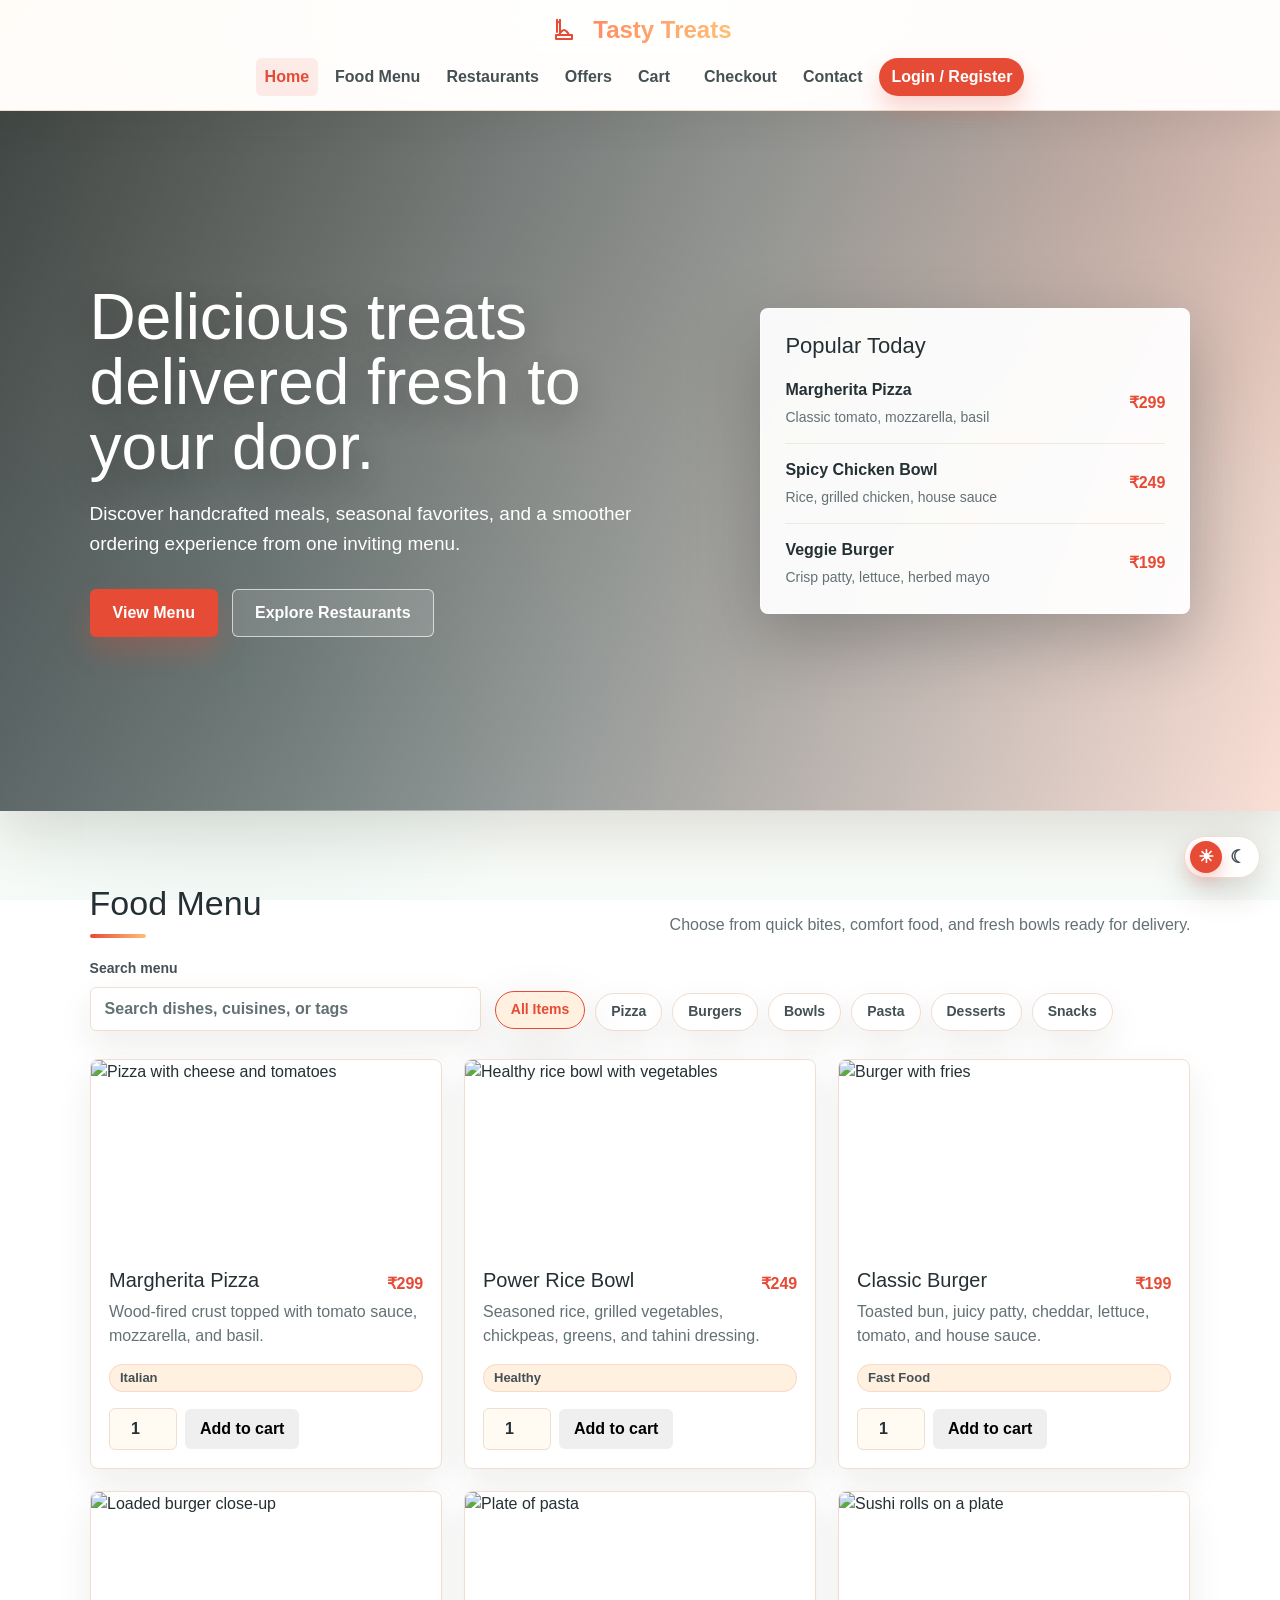
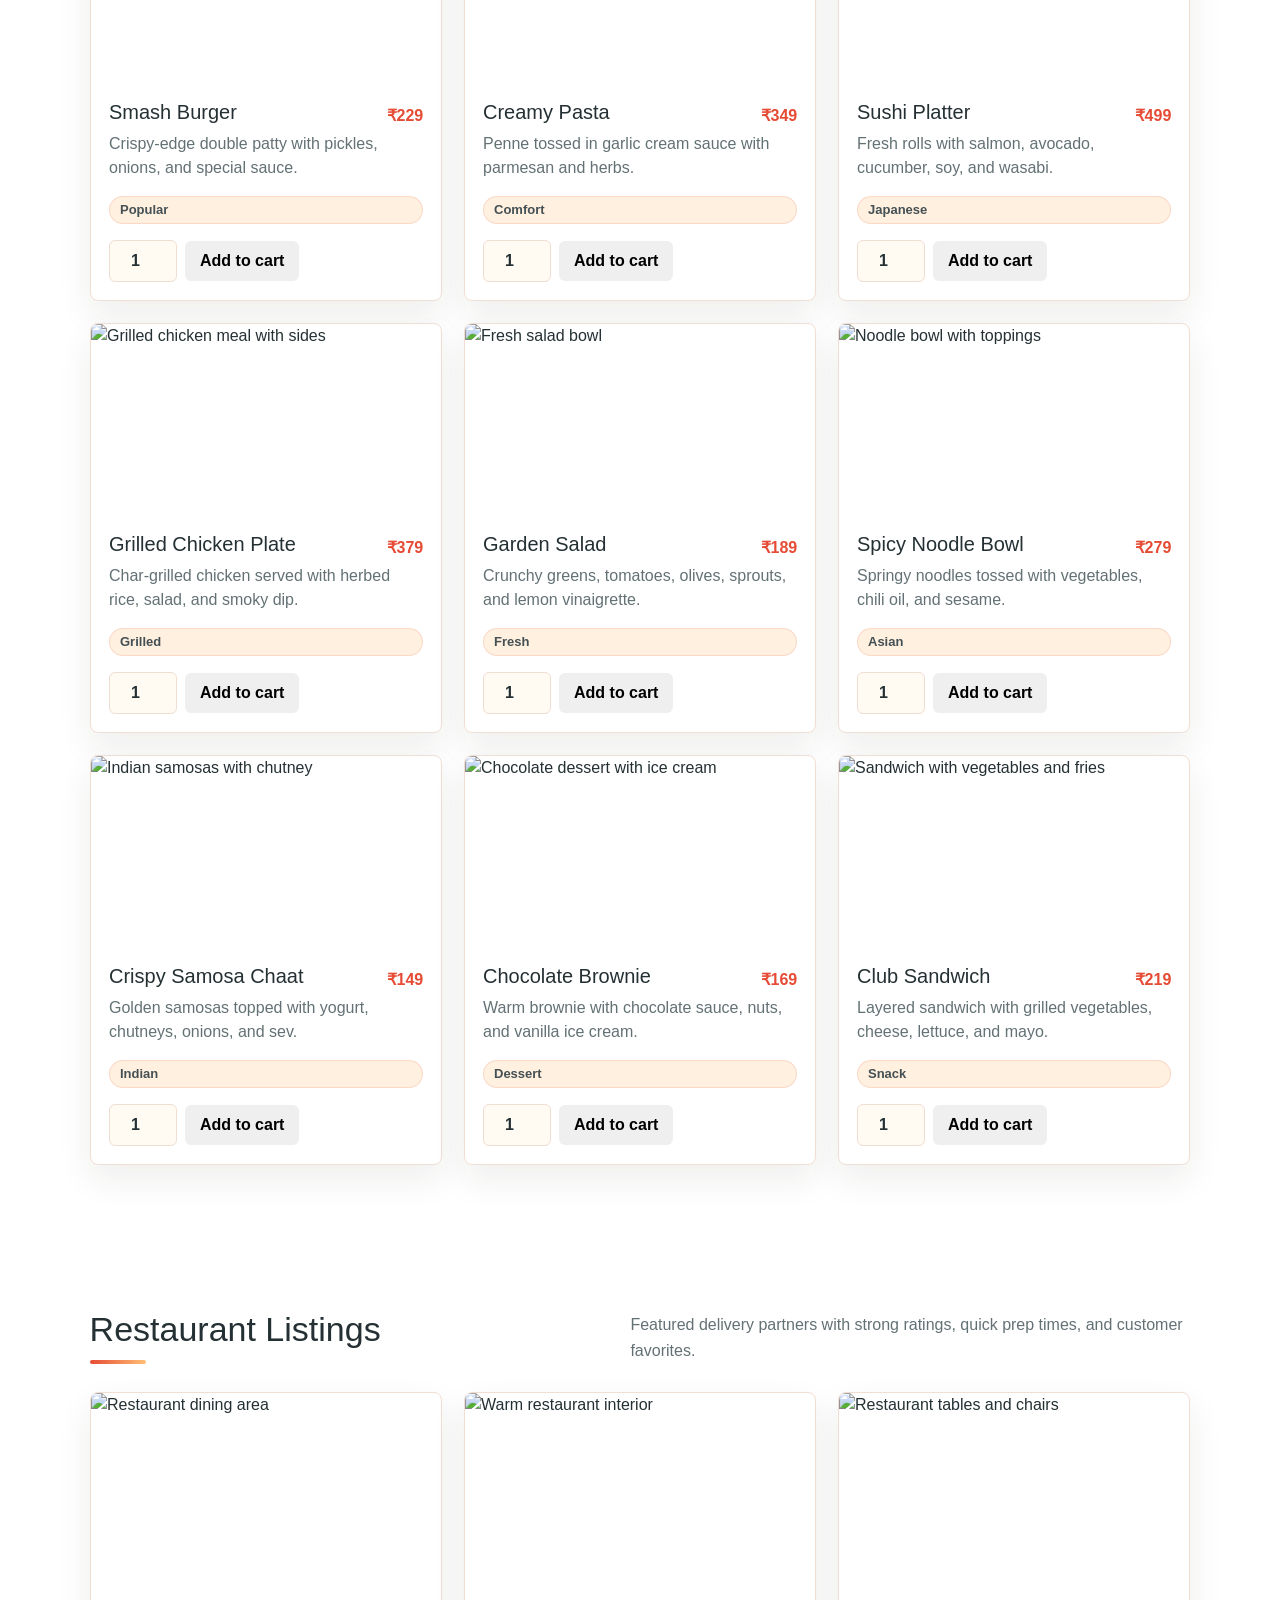
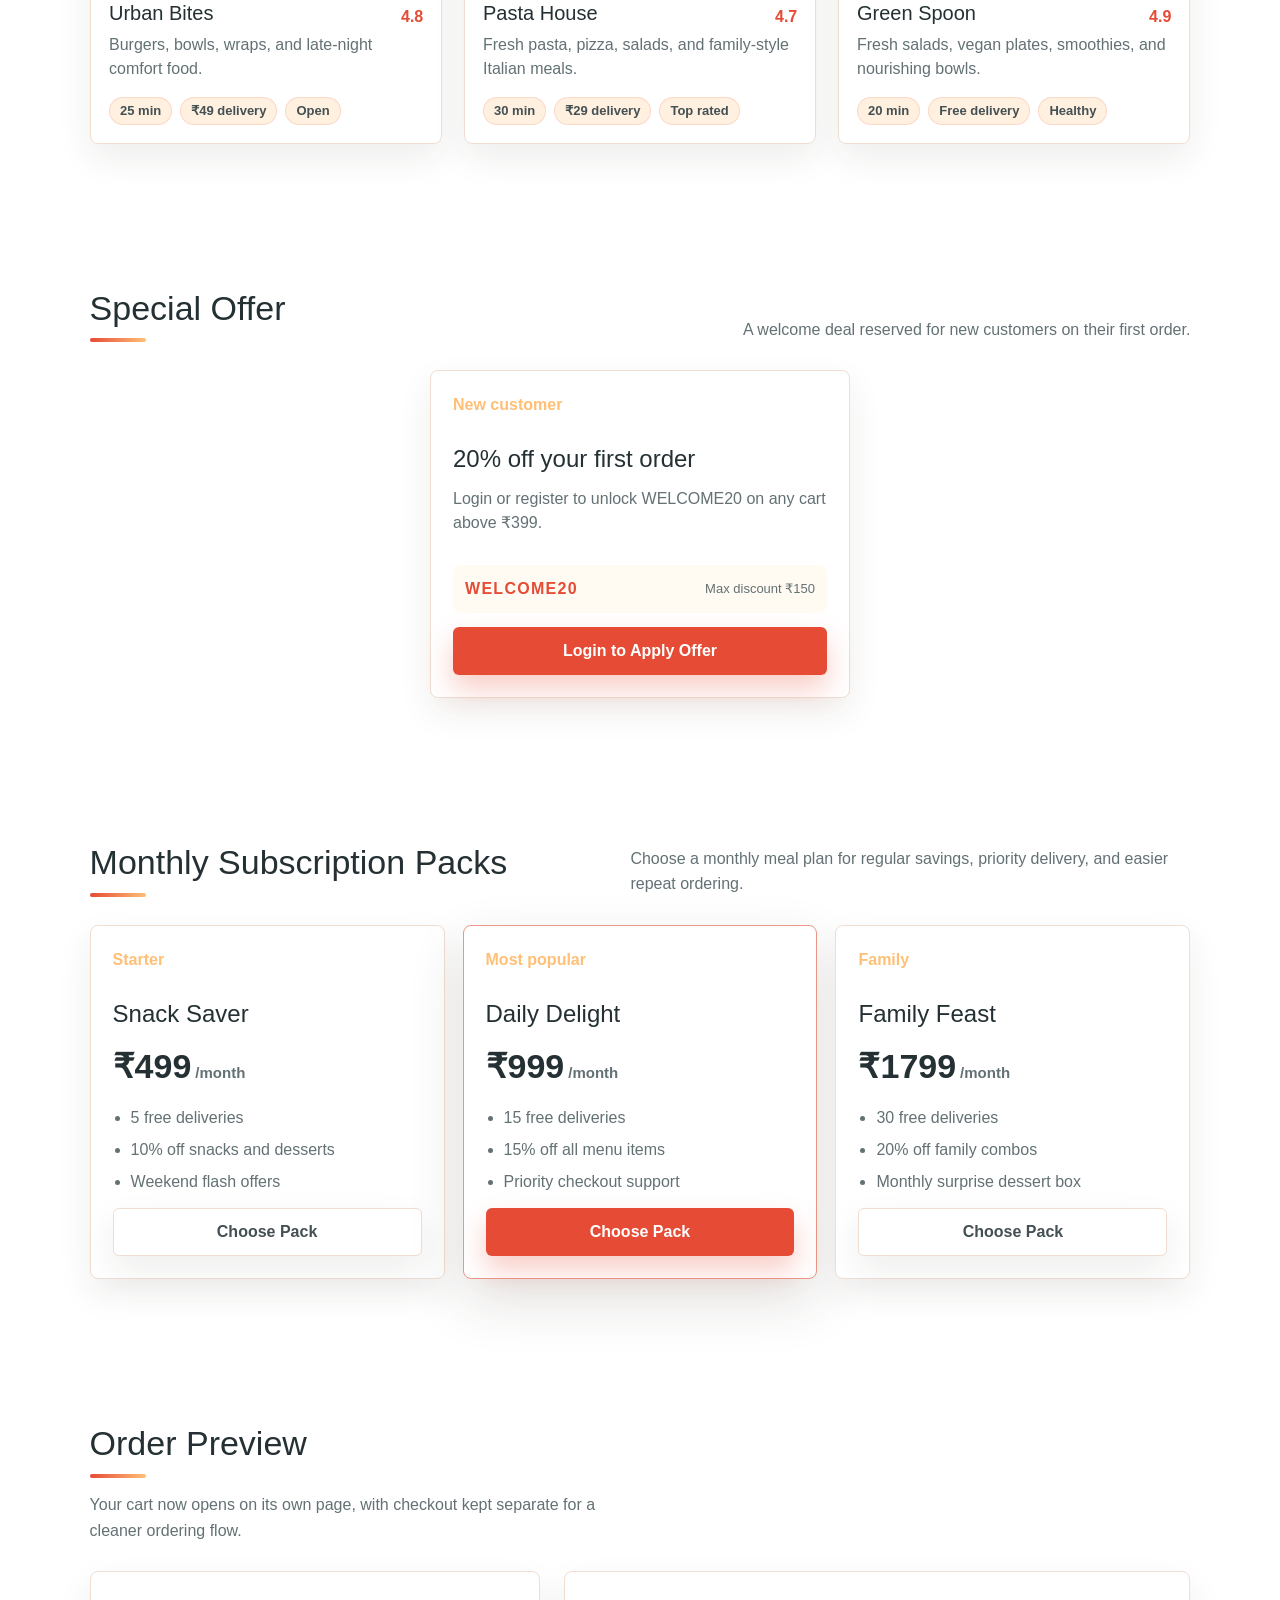
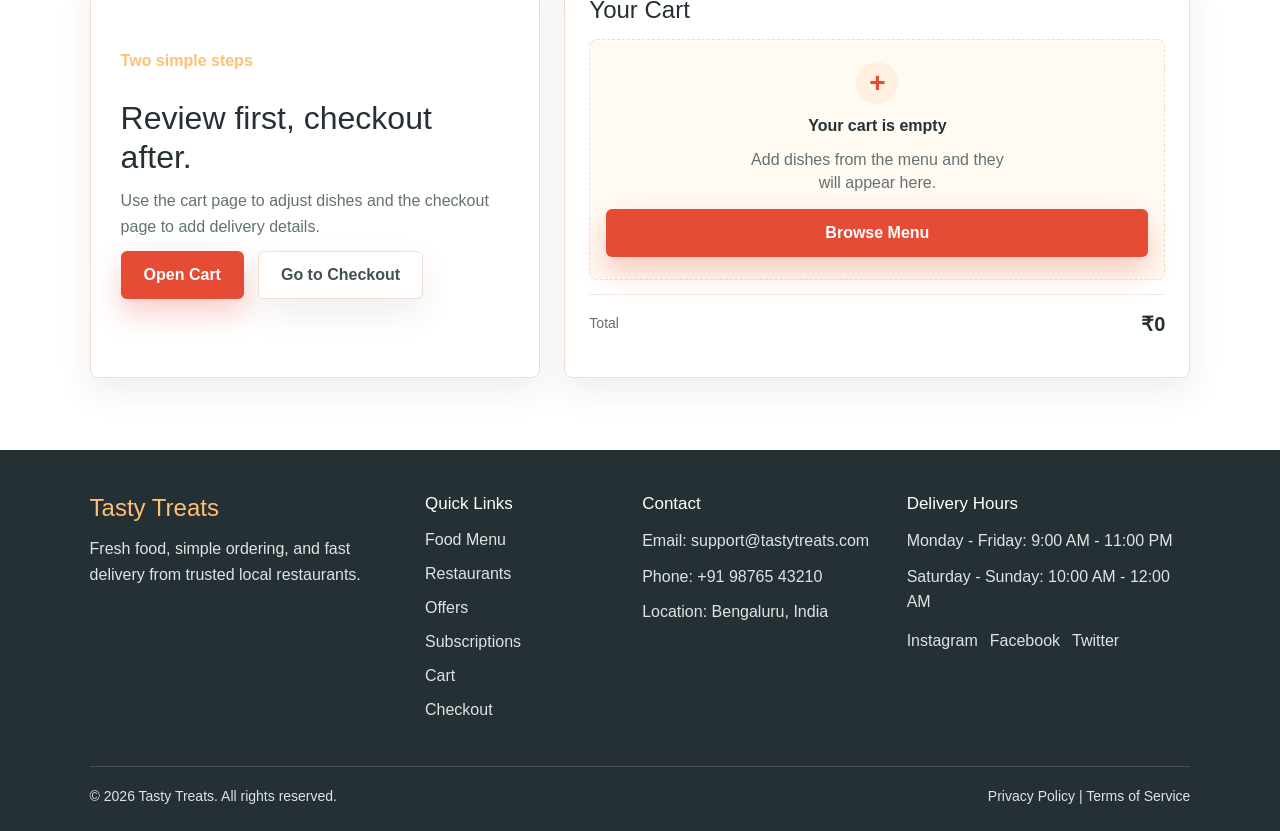
==== commit 6baaff88: "Add new customer offer login flow" ====
--- a/index.html
+++ b/index.html
@@ -313,42 +313,20 @@
 
     <section class="section" id="offers">
       <div class="section-header">
-        <h2>Special Promo Offers</h2>
-        <p>Pick a deal before checkout and save on favorites, family orders, and late-night cravings.</p>
-      </div>
-
-      <div class="promo-grid">
-        <article class="promo-card" data-code="WELCOME20" data-type="percent" data-value="20" data-min="399">
+        <h2>Special Offer</h2>
+        <p>A welcome deal reserved for new customers on their first order.</p>
+      </div>
+
+      <div class="promo-grid promo-grid--single">
+        <article class="promo-card" data-code="WELCOME20" data-type="percent" data-value="20" data-min="399" data-new-customer="true">
           <span class="eyebrow">New customer</span>
           <h3>20% off your first order</h3>
-          <p>Use WELCOME20 on any cart above ₹399.</p>
+          <p>Login or register to unlock WELCOME20 on any cart above ₹399.</p>
           <div class="promo-meta">
             <strong>WELCOME20</strong>
             <span>Max discount ₹150</span>
           </div>
-          <button class="button primary apply-promo" type="button">Apply Offer</button>
-        </article>
-
-        <article class="promo-card" data-code="FAMILY100" data-type="flat" data-value="100" data-min="799">
-          <span class="eyebrow">Family meal</span>
-          <h3>₹100 off large orders</h3>
-          <p>Perfect for dinner plans with a cart value above ₹799.</p>
-          <div class="promo-meta">
-            <strong>FAMILY100</strong>
-            <span>Flat savings</span>
-          </div>
-          <button class="button primary apply-promo" type="button">Apply Offer</button>
-        </article>
-
-        <article class="promo-card" data-code="FREEDEL" data-type="delivery" data-value="49" data-min="0">
-          <span class="eyebrow">Delivery deal</span>
-          <h3>Free delivery today</h3>
-          <p>Remove the delivery fee from your next checkout.</p>
-          <div class="promo-meta">
-            <strong>FREEDEL</strong>
-            <span>Save ₹49</span>
-          </div>
-          <button class="button primary apply-promo" type="button">Apply Offer</button>
+          <button class="button primary apply-promo" type="button">Login to Apply Offer</button>
         </article>
       </div>
     </section>
--- a/css/style.css
+++ b/css/style.css
@@ -1019,6 +1019,11 @@
   display: grid;
   grid-template-columns: repeat(3, minmax(0, 1fr));
   gap: 18px;
+}
+
+.promo-grid--single {
+  max-width: 420px;
+  grid-template-columns: 1fr;
 }
 
 .promo-card,
